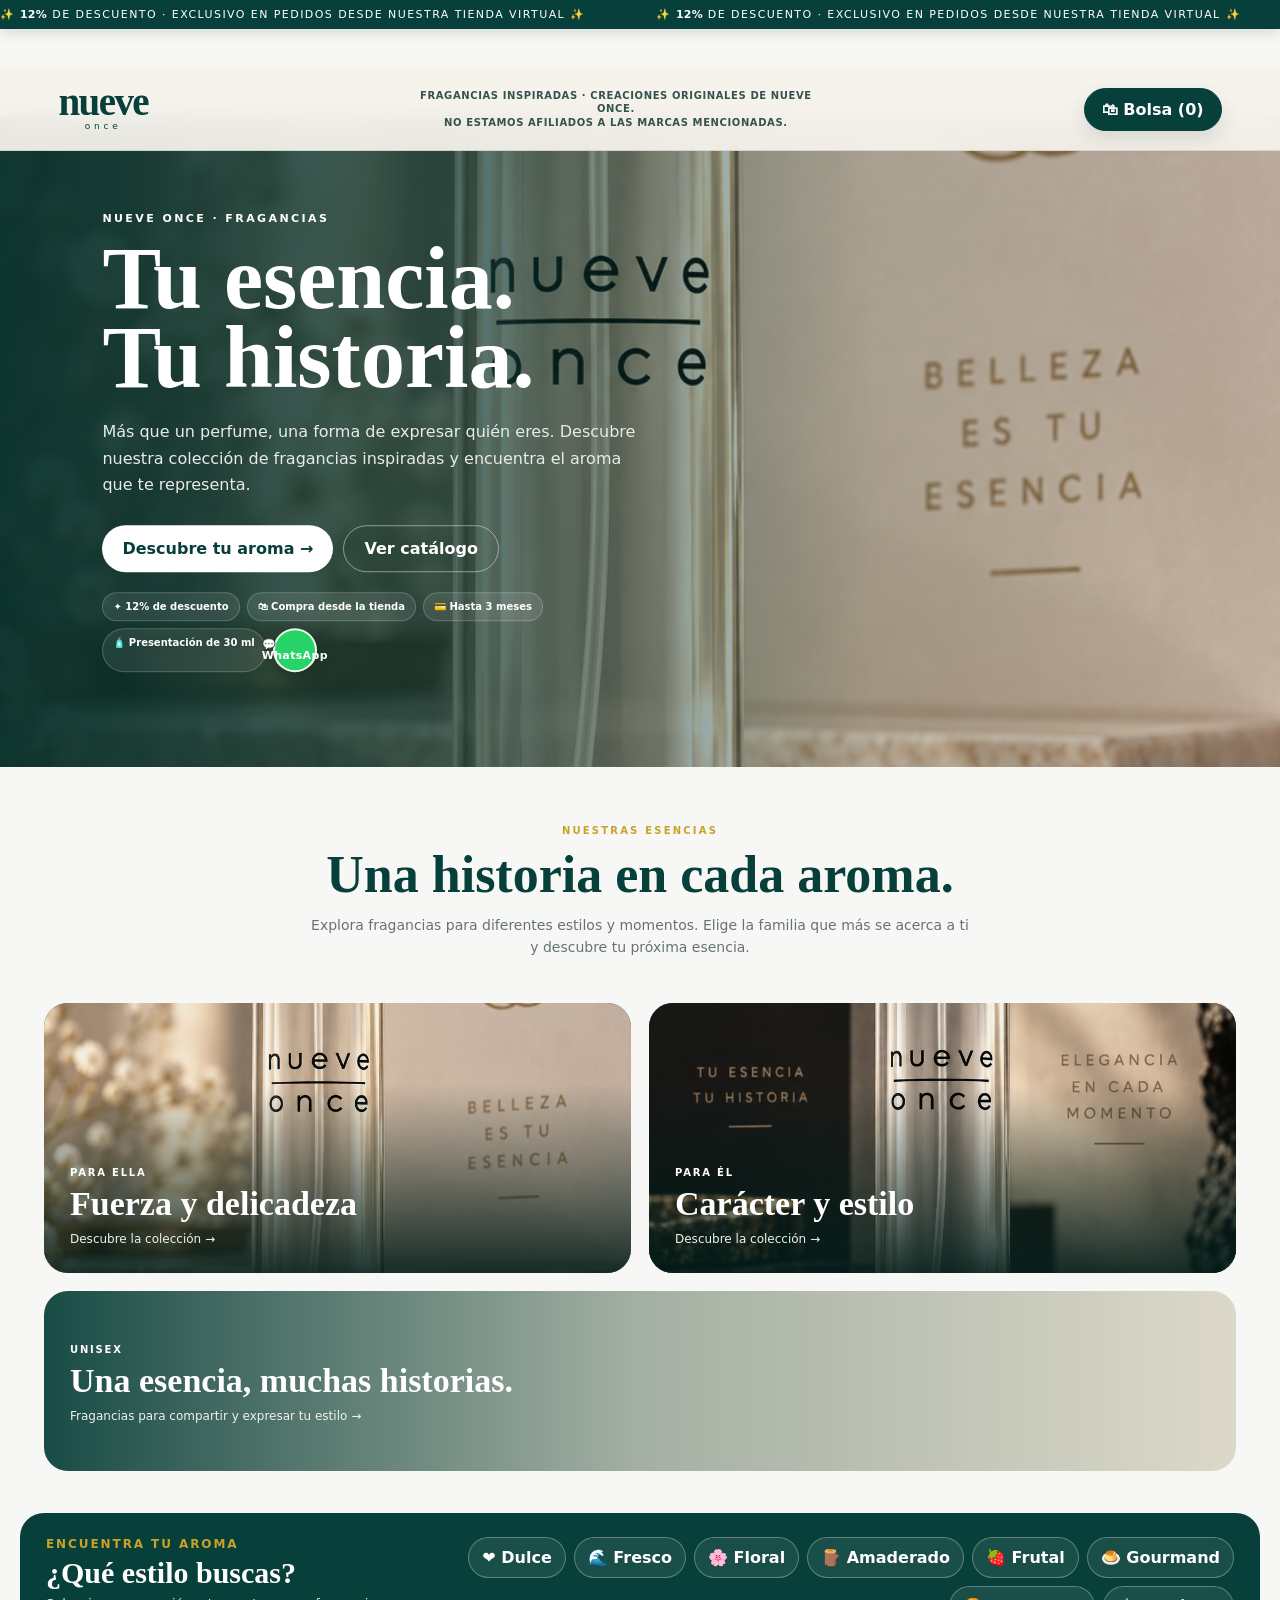
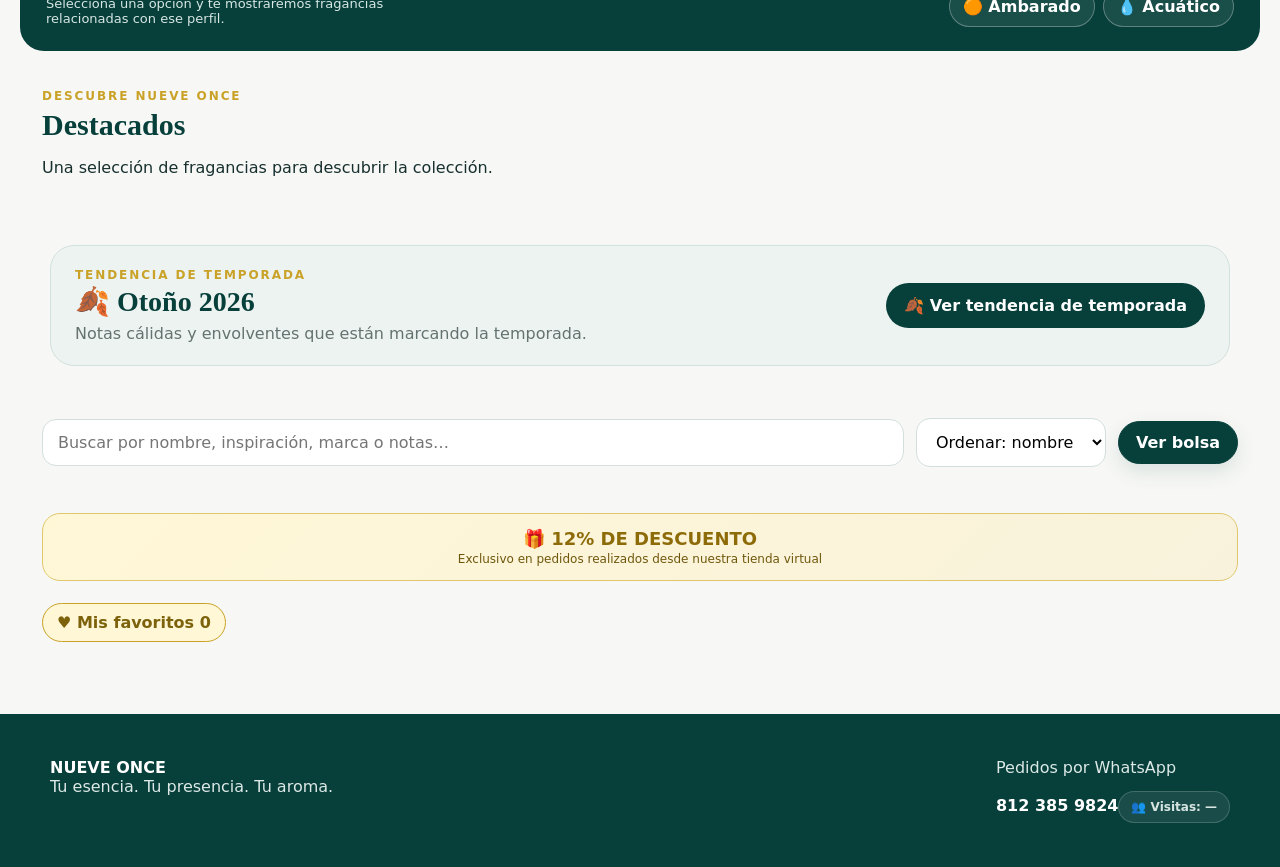
==== index.html @ b1c5596f "Corregir enlace dinámico de Mercado Pago" ====
<!doctype html>
<html lang="es">
<head>
<meta charset="utf-8">
<meta name="viewport" content="width=device-width,initial-scale=1,viewport-fit=cover">
<meta name="description" content="Nueve Once — tienda de fragancias. Mujer, Hombre, Unisex y Árabes.">
<title>Nueve Once | Perfumes</title>
<style>
#grid{scroll-margin-top:12px;}
:root{--deep:#073f3a;--mid:#2b6661;--soft:#dde8e6;--cream:#f7f8f6;--gold:#c9a227;--ink:#17302e;--white:#fff;--line:#dbe5e3}
*{box-sizing:border-box}html{scroll-behavior:auto}body{margin:0;background:var(--cream);color:var(--ink);font-family:Inter,system-ui,-apple-system,BlinkMacSystemFont,"Segoe UI",sans-serif}button,input,select{font:inherit}
button{cursor:pointer}.top{background:var(--deep);color:#fff;overflow:hidden;padding:9px 0;font-size:13px;letter-spacing:.08em;white-space:nowrap}.top-track{display:inline-flex;min-width:max-content;animation:marquee 18s linear infinite}.top-item{padding-right:70px}@keyframes marquee{from{transform:translateX(0)}to{transform:translateX(-50%)}}
header{position:sticky;top:0;z-index:20;background:rgba(247,248,246,.96);backdrop-filter:blur(14px);border-bottom:1px solid #d6e1df}
.nav{max-width:1180px;margin:auto;padding:18px 22px;display:flex;align-items:center;justify-content:space-between;gap:24px;position:relative;min-height:78px}.logo{position:static;transform:none;font-weight:800;color:var(--deep);font-size:46px;line-height:.8;letter-spacing:-.035em;text-align:center}.logo span{display:block;font-weight:500;font-size:13px;letter-spacing:.28em;margin-top:5px}.legal-mini{font-size:14px;line-height:1.35;color:#073f3a;text-align:center;max-width:430px;font-weight:800;margin:auto;transition:opacity .35s ease,visibility .35s ease}.legal-mini span{font-weight:600}.legal-mini.hidden{opacity:0;visibility:hidden;pointer-events:none}.logo span{font-weight:500;font-size:11px;letter-spacing:.22em}.navlinks{display:flex;gap:8px;flex-wrap:wrap;margin-left:auto}.navlinks button,.cartbtn{border:0;background:transparent;color:var(--deep);padding:9px 12px;border-radius:999px}.cartbtn{background:var(--deep);color:#fff;font-weight:700;font-size:16px;padding:11px 17px}
.hero{max-width:1180px;margin:24px auto 0;padding:42px 22px 30px;display:grid;grid-template-columns:1.15fr .85fr;gap:30px;align-items:center}.kicker{color:var(--gold);font-weight:800;letter-spacing:.16em;font-size:12px}h1{font-family:Georgia,serif;color:var(--deep);font-size:clamp(42px,7vw,76px);line-height:.92;margin:12px 0 20px}.hero p{font-size:17px;line-height:1.6;color:#536360;max-width:620px}.hero-actions{display:flex;gap:10px;flex-wrap:wrap;margin:22px 0 16px}.hero-primary,.hero-secondary{border:0;border-radius:12px;padding:12px 16px;font-weight:800}.hero-primary{background:var(--deep);color:#fff}.hero-secondary{background:#fff;color:var(--deep);border:1px solid #c9d8d5}.hero-benefits{display:flex;gap:8px;flex-wrap:wrap}.hero-benefits span{font-size:12px;font-weight:800;color:#073f3a;background:#d3e4e1;border:1px solid #b8d0cb;border-radius:999px;padding:9px 12px}.quick-shop,.featured,.aroma-finder{max-width:1180px;margin:0 auto;padding:18px 22px 28px}.quick-head,.featured-head{display:flex;justify-content:space-between;align-items:end;gap:15px;margin-bottom:14px}.quick-shop h2,.featured h2,.aroma-finder h2{margin:5px 0;color:var(--deep);font-family:Georgia,serif;font-size:30px}.quick-all{border:0;background:transparent;color:var(--deep);font-weight:800;padding:8px}.category-cards{display:grid;grid-template-columns:repeat(4,1fr);gap:12px}.category-card{border:1px solid var(--line);background:#fff;border-radius:18px;padding:18px;text-align:left;min-height:135px;box-shadow:0 5px 18px rgba(7,63,58,.05);transition:.2s}.category-card:hover{transform:translateY(-2px);border-color:#b8ceca}.category-card span{display:block;font-size:25px;margin-bottom:10px}.category-card strong{display:block;color:var(--deep);font-size:18px}.category-card small{display:block;color:#657370;line-height:1.4;margin-top:4px}.aroma-finder{margin-top:6px;background:var(--deep);color:#fff;border-radius:22px;padding:24px 26px;display:flex;justify-content:space-between;align-items:center;gap:25px}.aroma-finder h2{color:#fff}.aroma-finder p{margin:6px 0 0;color:#d7e7e4;font-size:13px}.aroma-options{display:flex;gap:8px;flex-wrap:wrap;justify-content:flex-end}.aroma-options button{border:1px solid rgba(255,255,255,.3);background:rgba(255,255,255,.08);color:#fff;border-radius:999px;padding:10px 13px;font-weight:800}.featured-grid{display:grid;grid-template-columns:repeat(4,1fr);gap:14px}.featured-card{background:#fff;border:1px solid var(--line);border-radius:17px;padding:15px;cursor:pointer}.featured-card .mini{font-size:10px;color:var(--gold);font-weight:800;letter-spacing:.1em}.featured-card strong{display:block;color:var(--deep);font-size:16px;margin:6px 0}.featured-card small{color:#657370;line-height:1.4}.featured-card .mini-price{display:block;margin-top:10px;color:var(--deep);font-weight:800}.hero-art{min-height:420px;border-radius:32px;background:#e8efed;display:grid;grid-template-columns:1fr 1fr;gap:8px;padding:8px;box-shadow:0 14px 40px rgba(7,63,58,.1);position:relative;overflow:hidden}.hero-art img{width:100%;height:100%;min-height:404px;object-fit:cover;border-radius:25px}.hero-label{position:absolute;left:22px;bottom:22px;background:rgba(7,63,58,.9);color:#fff;padding:9px 13px;border-radius:999px;font-size:11px;font-weight:800;letter-spacing:.08em}
.section{max-width:1180px;margin:auto;padding:18px 22px 50px}.toolbar{display:grid;grid-template-columns:1fr auto auto;gap:12px;align-items:center;margin:10px 0 24px}.search{background:#fff;border:1px solid #d3dfdd;border-radius:14px;padding:13px 15px;outline:none;width:100%}.filters{display:flex;gap:8px;flex-wrap:wrap;margin-bottom:22px}.filters button{border:1px solid #c7d6d3;background:#fff;color:var(--deep);border-radius:999px;padding:9px 14px}.filters button.active{background:var(--deep);color:#fff;border-color:var(--deep)}
.grid{display:grid;grid-template-columns:repeat(4,1fr);gap:18px}.card{background:#fff;border:1px solid var(--line);border-radius:20px;overflow:hidden;box-shadow:0 5px 22px rgba(7,63,58,.05);display:flex;flex-direction:column}.product-visual{height:230px;background:linear-gradient(145deg,#f1f5f4,#dce9e7);display:flex;align-items:center;justify-content:center;position:relative;overflow:hidden}.product-visual img{width:100%;height:100%;object-fit:cover;display:block}.dual-image{display:grid!important;grid-template-columns:1fr 1fr;gap:4px}.new{position:absolute;top:12px;right:12px;background:var(--gold);color:#16322f;padding:5px 8px;border-radius:999px;font-size:10px;font-weight:800;z-index:2}.cardbody{padding:16px;display:flex;flex-direction:column;flex:1}.cat{font-size:10px;letter-spacing:.12em;color:var(--gold);font-weight:800}.card h3{margin:7px 0 5px;color:var(--deep);font-size:17px}.insp,.notes{font-size:12px;color:#657370;line-height:1.5}.notes{margin:10px 0 16px}.price{font-size:18px;font-weight:800;color:var(--deep);margin-top:auto;margin-bottom:10px}.actions{display:grid;grid-template-columns:1fr 1fr;gap:8px}.actions button{border:0;border-radius:11px;padding:10px;font-weight:700}.details{background:var(--soft);color:var(--deep)}.add{background:var(--deep);color:#fff}.fav{background:#fff;border:1px solid #d8e2e0!important;color:var(--deep);grid-column:1/-1}.fav.active{background:#fff7d6;color:#9b7410;border-color:#e1c76b!important}.favorites-filter{border:1px solid #c9a227;background:#fff7d6;color:#7d620c;border-radius:999px;padding:9px 14px;font-weight:800;margin:0 0 22px}.favorites-filter.active{background:#c9a227;color:#16322f}.promo{margin:0 0 22px;background:linear-gradient(135deg,#fff7d6,#f8f2dc);border:1px solid #e1c76b;border-radius:18px;padding:14px 18px;color:#6f570c;text-align:center}.promo strong{display:block;color:#8d6b08;font-size:18px}.promo span{display:block;margin-top:3px;font-size:12px}
footer{background:var(--deep);color:#dce9e7;padding:44px 22px}.foot{max-width:1180px;margin:auto;display:flex;justify-content:space-between;gap:30px;flex-wrap:wrap}footer strong{color:#fff}
.overlay{position:fixed;inset:0;background:rgba(0,0,0,.45);z-index:40;display:none}.overlay.open{display:block}.cart{position:fixed;right:0;top:0;height:100%;width:min(430px,100%);background:#fff;z-index:50;transform:translateX(100%);transition:.25s;display:flex;flex-direction:column}.cart.open{transform:translateX(0)}.carthead{padding:20px;border-bottom:1px solid #ddd;display:flex;justify-content:space-between;align-items:center}.cartitems{padding:16px;overflow:auto;flex:1}.cartrow{padding:12px 0;border-bottom:1px solid #e7eceb;display:grid;grid-template-columns:1fr auto;gap:12px}.qty{display:flex;align-items:center;gap:6px;margin-top:8px}.qty button{border:1px solid #ccd9d7;background:#f5f8f7;border-radius:8px;width:30px;height:30px}.remove{border:0;background:transparent;color:#8a3b3b;font-size:12px}.cartfoot{padding:16px;border-top:1px solid #ddd}.checkout{width:100%;border:0;border-radius:13px;padding:13px;background:var(--deep);color:#fff;font-weight:800}
.close{border:0;background:#eef3f2;border-radius:50%;width:34px;height:34px;display:grid;place-items:center;font-size:22px;line-height:1;color:var(--deep)}
.modal{position:fixed;inset:0;z-index:60;display:none;align-items:center;justify-content:center;padding:20px;background:rgba(0,0,0,.5)}.modal.open{display:flex}.modalbox{position:relative;background:#fff;max-width:980px;width:100%;max-height:92vh;overflow:auto;border-radius:24px;padding:28px}.modalcontent{display:grid;grid-template-columns:.9fr 1.1fr;gap:28px;align-items:start}.modalimg{width:100%;height:460px;object-fit:cover;border-radius:18px;background:var(--soft)}.modalbox>.close{position:absolute;right:20px;top:20px;z-index:5}.modal-reference{margin-top:18px;border:1px solid var(--line);border-radius:16px;background:var(--cream);padding:14px}.reference-note{background:#eef5f3;border-radius:12px;padding:11px 12px;color:#536360;font-size:11px;line-height:1.5}.reference-link{display:inline-flex;margin-top:10px;background:#fff;border:1px solid #cbdad7;color:var(--deep);padding:9px 12px;border-radius:10px;text-decoration:none;font-weight:800;font-size:11px}.reference-visual-art{position:relative;min-height:250px;border-radius:14px;background:linear-gradient(145deg,#f5f7f6,#e3ece9);display:flex;align-items:center;justify-content:center;overflow:hidden;border:1px solid #dbe5e3}.reference-box{position:absolute;width:115px;height:155px;left:14%;top:28px;border-radius:4px;background:linear-gradient(145deg,#fafafa,#d8dedc);box-shadow:8px 10px 20px rgba(0,0,0,.12);display:flex;flex-direction:column;align-items:center;justify-content:center;text-align:center;color:#273b38}.reference-box strong{font-family:Georgia,serif;font-size:15px;letter-spacing:.08em}.reference-box small{font-size:7px;letter-spacing:.14em;margin-top:8px}.reference-bottle{position:relative;width:88px;height:185px;margin-left:80px;margin-top:22px}.reference-cap{width:38px;height:35px;margin:0 auto;border-radius:6px 6px 3px 3px;background:linear-gradient(90deg,#222,#777,#222);box-shadow:0 3px 6px rgba(0,0,0,.2)}.reference-neck{width:28px;height:18px;margin:auto;background:#d9dedb}.reference-glass{height:118px;border-radius:14px 14px 20px 20px;background:linear-gradient(90deg,rgba(255,255,255,.35),rgba(90,90,90,.3),rgba(255,255,255,.35));border:1px solid rgba(50,60,58,.35);box-shadow:inset 5px 0 12px rgba(255,255,255,.35),8px 10px 20px rgba(0,0,0,.18);display:flex;flex-direction:column;align-items:center;justify-content:center;text-align:center}.reference-glass strong{font-size:10px;letter-spacing:.08em;color:#253532}.reference-glass span{font-size:6px;letter-spacing:.12em;margin-top:5px;color:#3f4e4b}.reference-caption{position:absolute;left:12px;right:12px;bottom:10px;text-align:center;font-size:10px;font-weight:800;color:#4f615e;letter-spacing:.04em}
@media(max-width:900px){.hero{grid-template-columns:1fr}.grid{grid-template-columns:repeat(3,1fr)}}@media(max-width:680px){.hero-actions{display:grid;grid-template-columns:1fr}.hero-benefits{display:grid;grid-template-columns:1fr}.quick-head,.featured-head{align-items:flex-start}.category-cards{grid-template-columns:repeat(2,1fr)}.aroma-finder{display:block;padding:18px 16px;border-radius:20px}.aroma-finder h2{font-size:25px;margin:4px 0}.aroma-finder p{font-size:12px;line-height:1.35}.aroma-options{display:grid;grid-template-columns:repeat(3,minmax(0,1fr));gap:6px;margin-top:13px}.aroma-options button{padding:8px 5px;font-size:11px;white-space:nowrap}.featured-grid{grid-template-columns:repeat(2,1fr)}.featured{padding-top:14px;padding-bottom:18px}.featured h2{font-size:27px}.featured-head{margin-bottom:8px}.quick-shop{padding-top:12px;padding-bottom:18px}.category-card{min-height:112px;padding:13px}.category-card span{font-size:21px;margin-bottom:7px}.category-card strong{font-size:16px}.category-card small{font-size:11px}}@media(max-width:680px){.mobile-menu-btn{display:flex;flex-direction:column;justify-content:center;gap:5px;width:42px;height:42px;padding:8px;border:0;background:transparent;color:var(--deep);position:absolute;left:10px;top:50%;transform:translateY(-50%);z-index:2}.mobile-menu-btn span{display:block;width:28px;height:2px;background:var(--deep);border-radius:2px}.nav{padding:13px 14px;min-height:92px}.legal-mini{font-size:11px;line-height:1.25;max-width:220px;margin-left:125px;margin-right:5px}.logo{font-size:42px;line-height:.78}.logo span{font-size:14px}.cartbtn{font-size:15px;padding:10px 13px}.navlinks{display:none}.toolbar{grid-template-columns:1fr;gap:8px;margin:8px 0 16px}.grid{grid-template-columns:repeat(3,minmax(0,1fr));gap:8px}.card{border-radius:16px}.product-visual{height:150px}.cardbody{padding:10px}.card h3{font-size:15px;margin:5px 0 4px}.insp,.notes{font-size:10px;line-height:1.36}.notes{margin:7px 0 9px}.price{font-size:15px;margin-bottom:7px}.actions{gap:5px}.actions button{padding:8px 4px;font-size:11px}.fav{font-size:11px;padding:8px 4px!important}.hero{padding-top:16px;gap:18px}.hero h1{font-size:44px;margin:8px 0 14px}.hero p{font-size:15px;line-height:1.45}.hero-benefits{gap:6px}.hero-benefits span{padding:8px 10px;font-size:11px}.hero-art{min-height:260px}.hero-art img{min-height:284px}.modalcontent{grid-template-columns:1fr}.modalimg{height:320px}.modalbox{padding:22px}.modalbox h2{font-size:32px}.modalbox h3{font-size:22px}.modal-reference{padding:19px}.modal-reference b{font-size:21px!important}.reference-note{font-size:14px;line-height:1.6;padding:14px}.reference-link{font-size:13px;padding:11px 14px}}@media(max-width:680px){body{padding-top:126px}header{position:fixed!important;top:34px;left:0;right:0;width:100%;z-index:999;height:92px}.nav{height:92px;min-height:92px}.nav{justify-content:center}.logo{position:absolute;left:50%;transform:translateX(-50%);white-space:nowrap}.cartbtn{position:absolute;right:10px;top:50%;transform:translateY(-50%);white-space:nowrap;max-width:145px}.mobile-menu-btn{display:flex}.legal-mini{display:none}.top{font-size:10px}.top-item{padding-right:45px}}@media(min-width:681px){.mobile-menu-btn{display:none}}.mobile-menu{display:none}.mobile-menu.open{display:block}.mobile-menu-backdrop{position:fixed;inset:0;background:rgba(0,0,0,.38);z-index:1100}.mobile-menu-panel{position:fixed;left:0;top:34px;bottom:0;width:min(330px,88vw);background:#fffdf8;z-index:1101;padding:24px 18px;box-shadow:14px 0 35px rgba(0,0,0,.18);overflow:auto}.mobile-menu-head{display:flex;align-items:center;justify-content:space-between;color:var(--deep);font-family:Georgia,serif;font-size:20px;padding:8px 4px 18px;border-bottom:1px solid var(--line)}.mobile-menu-close{border:0;background:#edf3f1;color:var(--deep);width:38px;height:38px;border-radius:50%;font-size:25px;line-height:1}.mobile-menu-links{display:grid;gap:8px;padding-top:16px}.mobile-menu-links button{border:0;background:#f1f5f3;color:var(--deep);border-radius:14px;padding:14px;text-align:left;font-weight:800;font-size:15px}.mobile-menu-links button:active{transform:scale(.98)}@media(min-width:681px){.mobile-menu{display:none!important}}@media(max-width:440px){.grid{grid-template-columns:repeat(3,minmax(0,1fr));gap:7px}.product-visual{height:145px}.cardbody{padding:8px}.card h3{font-size:13px}.insp,.notes{font-size:9px;line-height:1.32}.price{font-size:13px}.actions button{font-size:10px;padding:7px 2px}.fav{font-size:10px;padding:7px 2px!important}.hero-art img{min-height:280px}.product-visual{height:300px}}
</style>
<style>.season-filter{max-width:1180px;margin:10px auto 24px;padding:22px 24px;border-radius:24px;background:#edf3f1;border:1px solid #d2e1dd;display:flex;align-items:center;justify-content:space-between;gap:20px}.season-filter h2{margin:3px 0 6px;color:var(--deep);font-family:Georgia,serif;font-size:28px}.season-filter p{margin:0;color:#657370}.season-btn{border:0;background:var(--deep);color:#fff;font-weight:800;border-radius:999px;padding:13px 18px;white-space:nowrap}@media(max-width:680px){.season-filter{margin:8px 16px 20px;padding:18px;display:block}.season-filter h2{font-size:23px}.season-filter p{font-size:13px;margin-bottom:14px}.season-btn{width:100%}}<style>
/* Nueve Once — Experiencia de marca */
:root{
  --deep:#073f3a;--deep2:#052f2b;--cream:#f6f3ec;--paper:#fffdf8;
  --gold:#c9a45a;--gold2:#e0c98d;--ink:#19312e;--line:#d9ddd5;
}
body{background:var(--cream);color:var(--ink);padding-top:34px}
.top{position:fixed;top:0;left:0;right:0;width:100%;z-index:1000;background:var(--deep2);padding:8px 0;font-size:11px;letter-spacing:.13em;box-shadow:0 4px 14px rgba(0,0,0,.12)}.discount-spin{display:inline-block;font-weight:900;letter-spacing:.02em;transform-origin:50% 50%;animation:discountSpin 3.8s linear infinite;will-change:transform}@keyframes discountSpin{0%{transform:rotateY(0deg) scale(1)}45%{transform:rotateY(170deg) scale(1.08)}50%{transform:rotateY(180deg) scale(1.08)}95%{transform:rotateY(350deg) scale(1)}100%{transform:rotateY(360deg) scale(1)}}@media(prefers-reduced-motion:reduce){.discount-spin{animation:none}}
header{position:sticky;top:34px;z-index:20;background:rgba(246,243,236,.94);border-bottom:1px solid rgba(7,63,58,.12)}
.nav{max-width:1240px;min-height:82px;padding:15px 24px}
.logo{font-family:Georgia,serif;font-size:39px;line-height:.72;letter-spacing:-.04em}
.logo span{font-family:Inter,system-ui;font-size:9px;letter-spacing:.42em;margin-top:7px}
.legal-mini{font-size:10px;line-height:1.35;letter-spacing:.06em;text-transform:uppercase;max-width:420px;color:#35524e}
.cartbtn{background:var(--deep);border:1px solid var(--deep);box-shadow:0 8px 20px rgba(7,63,58,.12)}
.hero{
  max-width:none;margin:0;padding:0;display:block;position:relative;
  background:var(--deep);overflow:hidden;min-height:650px;
}
.hero>div:first-child{
  position:absolute;z-index:3;left:clamp(24px,8vw,110px);top:50%;transform:translateY(-50%);
  max-width:540px;color:#fff
}
.hero .kicker{color:var(--gold2);font-size:11px;letter-spacing:.22em}
.hero h1{color:#fff;font-size:clamp(48px,8vw,88px);line-height:.9;margin:14px 0 22px}
.hero p{color:#e7ece8;font-size:16px;line-height:1.65;max-width:500px}
.hero-actions{display:flex;margin:26px 0 0}
.hero-primary{background:#fff;color:var(--deep);border-radius:999px;padding:13px 20px}
.hero-secondary{background:transparent;color:#fff;border-color:rgba(255,255,255,.45);border-radius:999px;padding:13px 20px}
.hero-benefits{margin-top:20px;gap:7px}
.hero-benefits span{background:rgba(255,255,255,.09);border:1px solid rgba(255,255,255,.2);color:#fff;border-radius:999px;font-size:10px;padding:8px 10px}
.hero-art{
  min-height:650px;border-radius:0;padding:0;display:block;background:#183c38;
  box-shadow:none;position:relative
}
.hero-art:after{content:"";position:absolute;inset:0;background:linear-gradient(90deg,rgba(5,47,43,.95) 0%,rgba(5,47,43,.72) 34%,rgba(5,47,43,.18) 68%,rgba(5,47,43,.05) 100%);z-index:1}
.hero-art img{position:absolute;inset:0;width:100%;height:100%;min-height:650px;object-fit:cover;border-radius:0}
.hero-art img:first-child{opacity:.96}
.hero-art img:nth-child(2){opacity:0}
.hero-label{z-index:3;left:auto;right:clamp(24px,7vw,90px);bottom:30px;background:rgba(7,63,58,.82);border:1px solid rgba(255,255,255,.22);padding:10px 15px}
.brand-promise{
  max-width:1240px;margin:0 auto;padding:58px 24px 34px;text-align:center
}
.brand-promise .kicker{font-size:10px;letter-spacing:.22em}
.brand-promise h2{font-family:Georgia,serif;color:var(--deep);font-size:clamp(32px,5vw,52px);margin:9px 0 10px}
.brand-promise p{max-width:660px;margin:0 auto;color:#66736f;line-height:1.6;font-size:14px}
.brand-categories{max-width:1240px;margin:0 auto;padding:10px 24px 42px;display:grid;grid-template-columns:repeat(2,1fr);gap:18px}
.brand-cat{position:relative;min-height:270px;border-radius:24px;overflow:hidden;background:#173b37;text-decoration:none;display:flex;align-items:flex-end}
.brand-cat img{position:absolute;inset:0;width:100%;height:100%;object-fit:cover}
.brand-cat:after{content:"";position:absolute;inset:0;background:linear-gradient(0deg,rgba(3,30,27,.9),rgba(3,30,27,.05) 70%)}
.brand-cat-content{position:relative;z-index:2;padding:26px;color:#fff}
.brand-cat-content .eyebrow{font-size:10px;letter-spacing:.18em;color:var(--gold2);font-weight:800}
.brand-cat-content h3{font-family:Georgia,serif;font-size:34px;margin:5px 0}
.brand-cat-content span{font-size:12px;color:#eef2ee}
.brand-cat-full{grid-column:1/-1;min-height:180px;background:#e8e1d1;align-items:center}
.brand-cat-full:after{background:linear-gradient(90deg,rgba(7,63,58,.92),rgba(7,63,58,.3),rgba(7,63,58,.05))}
.brand-cat-full .brand-cat-content{max-width:540px}
.aroma-finder{max-width:1240px;margin:0 auto 20px;border-radius:24px}
.featured{max-width:1240px}
.section{max-width:1240px}
@media(max-width:680px){
  .nav{min-height:76px;padding:11px 14px}
  .logo{font-size:32px}.logo span{font-size:8px}
  .legal-mini{display:none}
  .hero{min-height:610px}
  .hero>div:first-child{left:22px;right:22px;top:auto;bottom:36px;transform:none}
  .hero h1{font-size:50px;margin:10px 0 15px}
  .hero p{font-size:14px;line-height:1.5}
  .hero-art,.hero-art img{min-height:610px}
  .hero-art img{object-position:62% center}
  .hero-art:after{background:linear-gradient(0deg,rgba(5,47,43,.97) 0%,rgba(5,47,43,.72) 38%,rgba(5,47,43,.12) 78%)}
  .hero-actions{display:grid;grid-template-columns:1fr 1fr;gap:8px}
  .hero-primary,.hero-secondary{padding:12px 10px;font-size:12px}
  .hero-benefits{display:grid;grid-template-columns:1fr 1fr}
  .hero-benefits span{font-size:9px;line-height:1.25}
  .brand-promise{padding:40px 20px 22px}
  .brand-promise h2{font-size:34px}
  .brand-promise p{font-size:13px}
  .brand-categories{grid-template-columns:1fr;padding:8px 16px 30px;gap:12px}
  .brand-cat{min-height:235px;border-radius:20px}
  .brand-cat-full{grid-column:auto;min-height:180px}
  .brand-cat-content h3{font-size:30px}
  .aroma-finder{margin:0 16px 18px}
}
</style></style><style>
/* Ajuste móvil: evitar que el encabezado fijo tape los títulos de sección */
@media(max-width:680px){
  main{padding-top:0}
  .brand-promise{scroll-margin-top:96px}
  .brand-categories{scroll-margin-top:96px}
  #catalogo{scroll-margin-top:96px}
  #grid{scroll-margin-top:112px}
  .brand-cat{touch-action:manipulation}
}
</style><style>
.hero-benefits{position:relative}
.hero-presentation{padding-right:12px}
.hero-whatsapp{
  width:44px;height:44px;min-width:44px;border-radius:50%;
  display:inline-flex;align-items:center;justify-content:center;
  background:#25D366;color:#fff;text-decoration:none;
  border:2px solid rgba(255,255,255,.85);
  box-shadow:0 6px 18px rgba(0,0,0,.22);
  font-size:22px;line-height:1;z-index:4;
}
.hero-whatsapp:hover{transform:translateY(-1px)}
@media(max-width:680px){
  .hero-benefits{grid-template-columns:minmax(0,1fr) minmax(0,1fr);align-items:center}
  .hero-presentation{grid-column:1/2}
  .hero-whatsapp{grid-column:2/3;justify-self:end;align-self:center}
}
</style><style>
/* Ajustes finales de portada móvil */
.top{background:var(--deep)!important;color:#fff!important}
.hero-whatsapp{
  display:flex;align-items:center;justify-content:center;
  min-height:44px;padding:8px 14px;border-radius:999px;
  background:#25D366;color:#fff!important;text-decoration:none;
  border:2px solid rgba(255,255,255,.9);
  box-shadow:0 6px 18px rgba(0,0,0,.24);
  font-size:11px;font-weight:800;letter-spacing:.03em;
  grid-column:2;grid-row:3;align-self:center;justify-self:stretch;
}
@media(max-width:680px){
  .hero-benefits{grid-template-columns:minmax(0,1fr) minmax(0,1fr)!important;gap:7px!important}
  .hero-presentation{grid-column:1!important;grid-row:3!important}
  .hero-whatsapp{grid-column:2!important;grid-row:3!important;width:auto;min-width:0}
}
</style><style id="responsive-cross-device">
/* Nueve Once — adaptación automática iPhone, Android, tablet y PC */
html,body{width:100%;max-width:100%;overflow-x:hidden}
img,video,svg{max-width:100%}
button,a,input,select{touch-action:manipulation}
.nav{width:100%;max-width:1240px}
.hero{width:100%;max-width:none}
.hero>div:first-child{width:auto;max-width:min(540px,calc(100vw - 48px))}
.hero p{max-width:100%}
.hero-actions>*{min-width:0}
.hero-benefits{min-width:0}
.hero-benefits>*{min-width:0;max-width:100%}
.brand-categories,.brand-promise,.section,.featured,.quick-shop,.aroma-finder{width:100%}
.grid,.featured-grid,.category-cards{min-width:0}
.card,.featured-card,.category-card{min-width:0}
.card h3,.insp,.notes,.featured-card strong,.featured-card small{overflow-wrap:anywhere}
.product-visual img{min-width:0}

/* PC y laptops */
@media(min-width:1101px){
  .nav{padding-left:clamp(20px,3vw,40px);padding-right:clamp(20px,3vw,40px)}
  .hero>div:first-child{left:clamp(32px,8vw,110px)}
}

/* Tablets */
@media(min-width:681px) and (max-width:1100px){
  .nav{padding:14px 20px}
  .logo{font-size:36px}
  .legal-mini{font-size:10px;max-width:300px}
  .hero{min-height:600px}
  .hero-art,.hero-art img{min-height:600px}
  .hero>div:first-child{left:clamp(24px,5vw,60px);max-width:min(500px,calc(100vw - 48px))}
  .hero h1{font-size:clamp(46px,7vw,70px)}
  .grid{grid-template-columns:repeat(3,minmax(0,1fr))}
  .featured-grid{grid-template-columns:repeat(3,minmax(0,1fr))}
}

/* Teléfonos */
@media(max-width:680px){
  .top{font-size:10px;padding:8px 0}
  header{position:sticky;top:0}
  .nav{width:100%;min-height:72px;padding:10px 12px;gap:8px;display:flex}
  .logo{flex:0 1 auto;font-size:30px;max-width:45vw}
  .logo span{font-size:7px;letter-spacing:.32em}
  .legal-mini{display:none}
  .cartbtn{flex:0 0 auto;font-size:13px;padding:9px 12px;white-space:nowrap}
  .hero{min-height:calc(100svh - 72px);min-height:610px}
  .hero>div:first-child{
    left:20px;right:20px;bottom:30px;top:auto;transform:none;
    width:auto;max-width:none;
  }
  .hero h1{font-size:clamp(40px,12vw,52px);line-height:.92;max-width:100%;overflow-wrap:normal}
  .hero p{font-size:14px;line-height:1.48;max-width:100%}
  .hero-art,.hero-art img{min-height:610px;height:100%}
  .hero-art img{object-position:62% center}
  .hero-actions{display:grid;grid-template-columns:repeat(2,minmax(0,1fr));width:100%;gap:8px}
  .hero-primary,.hero-secondary{width:100%;min-width:0;padding:12px 8px;font-size:12px}
  .hero-benefits{display:grid;grid-template-columns:minmax(0,1fr) minmax(0,1fr);gap:7px;width:100%}
  .hero-benefits span,.hero-whatsapp{width:100%;min-width:0;max-width:100%;font-size:10px}
  .hero-presentation{grid-column:1/2;overflow:hidden;text-overflow:ellipsis;white-space:nowrap}
  .hero-whatsapp{grid-column:2/3;justify-self:stretch;padding:8px 10px}
  .brand-promise{padding-left:18px;padding-right:18px}
  .brand-categories{grid-template-columns:1fr;padding-left:14px;padding-right:14px}
  .brand-cat{width:100%}
  .aroma-finder{width:calc(100% - 28px);margin-left:14px;margin-right:14px}
  .quick-shop,.featured,.section{padding-left:14px;padding-right:14px}
  .featured-grid{grid-template-columns:repeat(2,minmax(0,1fr))}
  .category-cards{grid-template-columns:repeat(2,minmax(0,1fr))}
  .grid{grid-template-columns:repeat(2,minmax(0,1fr));gap:10px}
  .product-visual{height:260px}
  .cardbody{padding:10px}
  .card h3{font-size:14px}
  .insp,.notes{font-size:10px}
  .actions{grid-template-columns:1fr 1fr}
  .actions button{font-size:11px}
  .modalbox{width:calc(100vw - 24px);max-width:none}
}

/* Teléfonos pequeños */
@media(max-width:390px){
  .nav{padding-left:9px;padding-right:9px}
  .logo{font-size:27px}
  .cartbtn{font-size:12px;padding:8px 10px}
  .hero>div:first-child{left:16px;right:16px}
  .hero h1{font-size:clamp(37px,11.5vw,46px)}
  .hero p{font-size:13px}
  .hero-benefits{grid-template-columns:1fr}
  .hero-presentation,.hero-whatsapp{grid-column:1}
  .hero-whatsapp{justify-self:stretch}
  .grid{grid-template-columns:repeat(2,minmax(0,1fr));gap:8px}
  .product-visual{height:220px}
  .cardbody{padding:8px}
  .card h3{font-size:13px}
  .insp,.notes{font-size:9px}
  .actions button{font-size:10px;padding:7px 3px}
}

/* Paisaje en móviles/tablets */
@media(max-width:900px) and (orientation:landscape){
  .hero{min-height:560px}
  .hero-art,.hero-art img{min-height:560px}
  .hero>div:first-child{bottom:22px}
  .hero h1{font-size:clamp(36px,8vw,54px)}
}

/* Accesibilidad y pantallas táctiles */
@media(hover:none){
  .category-card:hover,.hero-whatsapp:hover{transform:none}
}
@media(prefers-reduced-motion:reduce){
  *,*:before,*:after{scroll-behavior:auto!important;animation-duration:.001ms!important;transition-duration:.001ms!important}
}
</style><style id="responsive-polish-v2">
/* Nueve Once — responsive polish v2 */
@media(max-width:680px){
  html,body{width:100%;overflow-x:hidden}
  .nav{
    display:grid!important;
    grid-template-columns:1fr auto 1fr;
    align-items:center;
    width:100%;
    min-height:72px;
    padding:10px 12px!important;
    gap:8px;
  }
  .logo{
    grid-column:2;
    grid-row:1;
    justify-self:center;
    position:static!important;
    transform:none!important;
    width:max-content;
    max-width:none;
    margin:0!important;
    font-size:31px!important;
    line-height:.75!important;
    text-align:center;
  }
  .logo span{font-size:7px!important;letter-spacing:.34em!important}
  .cartbtn{
    grid-column:3;
    grid-row:1;
    justify-self:end;
    width:auto;
    max-width:100%;
    white-space:nowrap;
    font-size:12px!important;
    padding:9px 11px!important;
  }

  .hero{
    min-height:680px!important;
    height:auto;
    overflow:hidden;
  }
  .hero-art,.hero-art img{
    min-height:680px!important;
    height:680px!important;
  }
  .hero-art img{object-position:58% center!important}
  .hero-art:after{
    background:
      linear-gradient(
        180deg,
        rgba(5,47,43,.05) 0%,
        rgba(5,47,43,.18) 38%,
        rgba(5,47,43,.72) 62%,
        rgba(5,47,43,.97) 100%
      )!important;
  }
  .hero>div:first-child{
    position:absolute!important;
    left:16px!important;
    right:16px!important;
    top:auto!important;
    bottom:22px!important;
    transform:none!important;
    width:auto!important;
    max-width:none!important;
    margin:0!important;
    text-align:center;
  }
  .hero .kicker{
    font-size:9px!important;
    letter-spacing:.17em!important;
  }
  .hero h1{
    font-size:clamp(39px,11vw,48px)!important;
    line-height:.92!important;
    margin:8px auto 12px!important;
    max-width:360px;
  }
  .hero p{
    font-size:12px!important;
    line-height:1.45!important;
    max-width:430px!important;
    margin:0 auto!important;
  }
  .hero-actions{
    width:100%!important;
    display:grid!important;
    grid-template-columns:repeat(2,minmax(0,1fr))!important;
    gap:8px!important;
    margin:17px 0 10px!important;
  }
  .hero-primary,.hero-secondary{
    width:100%!important;
    min-width:0!important;
    padding:12px 7px!important;
    font-size:11px!important;
  }
  .hero-benefits{
    width:100%!important;
    display:grid!important;
    grid-template-columns:repeat(2,minmax(0,1fr))!important;
    gap:7px!important;
    margin-top:8px!important;
  }
  .hero-benefits span,.hero-whatsapp{
    width:100%!important;
    min-width:0!important;
    max-width:100%!important;
    min-height:40px;
    display:flex!important;
    align-items:center;
    justify-content:center;
    padding:8px 7px!important;
    font-size:9px!important;
    line-height:1.2!important;
    text-align:center;
  }
  .hero-presentation{
    grid-column:1!important;
    overflow:hidden;
    text-overflow:ellipsis;
    white-space:nowrap;
  }
  .hero-whatsapp{
    grid-column:2!important;
    justify-self:stretch!important;
    border-radius:999px!important;
  }
}

@media(max-width:390px){
  .nav{padding-left:8px!important;padding-right:8px!important}
  .logo{font-size:27px!important}
  .cartbtn{font-size:11px!important;padding:8px 9px!important}
  .hero,.hero-art,.hero-art img{min-height:650px!important;height:650px!important}
  .hero>div:first-child{left:12px!important;right:12px!important;bottom:16px!important}
  .hero h1{font-size:39px!important}
  .hero p{font-size:11px!important}
  .hero-actions{margin-top:13px!important}
  .hero-primary,.hero-secondary{font-size:10px!important;padding:11px 5px!important}
  .hero-benefits{grid-template-columns:1fr 1fr!important}
  .hero-benefits span,.hero-whatsapp{font-size:8.5px!important}
}

@media(min-width:681px) and (max-width:1100px){
  .hero>div:first-child{
    width:calc(100% - 48px);
    max-width:500px;
  }
  .hero-art img{object-position:center center}
}

@media(min-width:1101px){
  .hero>div:first-child{max-width:540px}
}
</style><style id="cross-browser-ios-final">
/* Compatibilidad final Chrome/Safari iOS y Android */
html{
  width:100%;
  max-width:100%;
  overflow-x:hidden;
  -webkit-text-size-adjust:100%;
}
body{
  width:100%;
  max-width:100%;
  min-width:0;
  overflow-x:hidden;
}
@media(max-width:680px){
  .hero{
    width:100vw!important;
    max-width:100vw!important;
    min-width:0!important;
    margin-left:0!important;
    margin-right:0!important;
  }
  .hero>div:first-child{
    left:50%!important;
    right:auto!important;
    width:calc(100vw - 32px)!important;
    max-width:520px!important;
    transform:translateX(-50%)!important;
    text-align:center!important;
  }
  .hero h1,.hero p{
    width:100%!important;
    margin-left:auto!important;
    margin-right:auto!important;
  }
  .hero-actions,.hero-benefits{
    width:100%!important;
    max-width:520px!important;
    margin-left:auto!important;
    margin-right:auto!important;
  }
  .nav{
    width:100vw!important;
    max-width:100vw!important;
    min-width:0!important;
  }
  .logo{
    max-width:none!important;
    white-space:nowrap!important;
  }
  .cartbtn{
    max-width:calc(45vw - 8px)!important;
    overflow:hidden;
    text-overflow:ellipsis;
  }
}
/* Safari iOS: elimina diferencias de viewport y evita desplazamiento horizontal */
@supports (-webkit-touch-callout:none){
  @media(max-width:680px){
    .hero>div:first-child{
      position:absolute!important;
      left:50%!important;
      right:auto!important;
      width:calc(100vw - 32px)!important;
      transform:translate3d(-50%,0,0)!important;
    }
    .hero-art img{
      width:100%!important;
      max-width:none!important;
    }
  }
}
</style></head>
<body>
<div class="top" aria-label="Promoción"><div class="top-track"><span class="top-item">✨ <span class="discount-spin">12%</span> DE DESCUENTO · EXCLUSIVO EN PEDIDOS DESDE NUESTRA TIENDA VIRTUAL ✨</span><span class="top-item">✨ <span class="discount-spin">12%</span> DE DESCUENTO · EXCLUSIVO EN PEDIDOS DESDE NUESTRA TIENDA VIRTUAL ✨</span><span class="top-item">✨ <span class="discount-spin">12%</span> DE DESCUENTO · EXCLUSIVO EN PEDIDOS DESDE NUESTRA TIENDA VIRTUAL ✨</span></div></div>
<header><div class="nav">
  <button type="button" class="mobile-menu-btn" aria-label="Abrir menú" onclick="document.getElementById('catalogo').scrollIntoView({behavior:'smooth'})"><span></span><span></span><span></span></button>
  <div class="logo">nueve<br><span>once</span></div>
  <div class="legal-mini" role="note">Fragancias inspiradas · Creaciones originales de Nueve Once.<br><span>No estamos afiliados a las marcas mencionadas.</span></div>
  <button type="button" class="cartbtn" id="openCartTop">🛍 Bolsa (<span id="count">0</span>)</button>
</div></header>
<div class="mobile-menu" id="mobileMenu" aria-hidden="true">
  <div class="mobile-menu-backdrop" id="mobileMenuBackdrop"></div>
  <aside class="mobile-menu-panel" role="dialog" aria-label="Menú Nueve Once">
    <div class="mobile-menu-head"><strong>NUEVE ONCE</strong><button type="button" class="mobile-menu-close" id="mobileMenuClose" aria-label="Cerrar menú">×</button></div>
    <nav class="mobile-menu-links">
      <button type="button" data-menu-action="home">⌂ Inicio</button>
      <button type="button" data-menu-category="MUJER">🌸 Para ella</button>
      <button type="button" data-menu-category="HOMBRE">🖤 Para él</button>
      <button type="button" data-menu-category="UNISEX">✨ Unisex</button>
      <button type="button" data-menu-category="ÁRABES">👑 Árabes</button>
      <button type="button" data-menu-action="favorites">♥ Mis favoritos</button>
      <button type="button" data-menu-action="season">🍂 Tendencia de temporada</button>
      <button type="button" data-menu-action="aroma">🔎 Encuentra tu aroma</button>
      <button type="button" data-menu-action="cart">🛍 Ver mi bolsa</button>
    </nav>
  </aside>
</div>

<main>
<section class="hero" aria-label="Nueve Once">
  <div>
    <div class="kicker">NUEVE ONCE · FRAGANCIAS</div>
    <h1>Tu esencia.<br>Tu historia.</h1>
    <p>Más que un perfume, una forma de expresar quién eres. Descubre nuestra colección de fragancias inspiradas y encuentra el aroma que te representa.</p>
    <div class="hero-actions">
      <button type="button" class="hero-primary" onclick="document.getElementById('catalogo').scrollIntoView({behavior:'smooth'})">Descubre tu aroma →</button>
      <button type="button" class="hero-secondary" onclick="document.getElementById('catalogo').scrollIntoView({behavior:'smooth'})">Ver catálogo</button>
    </div>
    <div class="hero-benefits">
      <span>✦ 12% de descuento</span>
      <span>🛍 Compra desde la tienda</span>
      <span>💳 Hasta 3 meses</span>
      <span class="hero-presentation">🧴 Presentación de 30 ml</span>
      <a class="hero-whatsapp" href="https://wa.me/528123859824?text=Hola%20Nueve%20Once%2C%20necesito%20ayuda%20o%20informaci%C3%B3n%20sobre%20un%20pedido." target="_blank" rel="noopener" aria-label="Contactar por WhatsApp">💬 WhatsApp</a>
    </div>
  </div>
  <div class="hero-art">
    <img src="mujer.PNG" alt="Nueve Once Mujer 30 ml">
    <img src="hombre.PNG" alt="Nueve Once Hombre 30 ml">
    
  </div>
</section>
<section class="brand-promise">
  <div class="kicker">NUESTRAS ESENCIAS</div>
  <h2>Una historia en cada aroma.</h2>
  <p>Explora fragancias para diferentes estilos y momentos. Elige la familia que más se acerca a ti y descubre tu próxima esencia.</p>
</section>
<section class="brand-categories" aria-label="Categorías de fragancias">
  <a class="brand-cat" href="categorias.html?categoria=MUJER" aria-label="Ver perfumes para mujer">
    <img src="mujer.PNG" alt="Fragancias para ella">
    <span class="brand-cat-content"><span class="eyebrow">PARA ELLA</span><h3>Fuerza y delicadeza</h3><span>Descubre la colección →</span></span>
  </a>
  <a class="brand-cat" href="categorias.html?categoria=HOMBRE" aria-label="Ver perfumes para hombre">
    <img src="hombre.PNG" alt="Fragancias para él">
    <span class="brand-cat-content"><span class="eyebrow">PARA ÉL</span><h3>Carácter y estilo</h3><span>Descubre la colección →</span></span>
  </a>
  <a class="brand-cat brand-cat-full" href="categorias.html?categoria=UNISEX" aria-label="Ver perfumes unisex">
    <span class="brand-cat-content"><span class="eyebrow">UNISEX</span><h3>Una esencia, muchas historias.</h3><span>Fragancias para compartir y expresar tu estilo →</span></span>
  </a>
</section>
<section class="aroma-finder"><div><div class="kicker">ENCUENTRA TU AROMA</div><h2>¿Qué estilo buscas?</h2><p>Selecciona una opción y te mostraremos fragancias relacionadas con ese perfil.</p></div><div class="aroma-options"><button type="button" data-aroma="dulce">❤️ Dulce</button><button type="button" data-aroma="fresco">🌊 Fresco</button><button type="button" data-aroma="floral">🌸 Floral</button><button type="button" data-aroma="amaderado">🪵 Amaderado</button><button type="button" data-aroma="frutal">🍓 Frutal</button><button type="button" data-aroma="gourmand">🍮 Gourmand</button><button type="button" data-aroma="ambarado">🟠 Ambarado</button><button type="button" data-aroma="acuatico">💧 Acuático</button></div></section>
<section class="featured"><div class="featured-head"><div><div class="kicker">DESCUBRE NUEVE ONCE</div><h2>Destacados</h2><p>Una selección de fragancias para descubrir la colección.</p></div></div><div class="featured-grid" id="featuredGrid"></div></section>
<section class="season-filter"><div><div class="kicker">TENDENCIA DE TEMPORADA</div><h2>🍂 Otoño 2026</h2><p>Notas cálidas y envolventes que están marcando la temporada.</p></div><button type="button" class="season-btn" id="seasonTrend">🍂 Ver tendencia de temporada</button></section>

<section class="section" id="catalogo">
<div class="toolbar"><input id="search" class="search" placeholder="Buscar por nombre, inspiración, marca o notas…" autocomplete="off"><select id="sort" class="search"><option value="name">Ordenar: nombre</option><option value="new">Nuevos primero</option><option value="brand">Marca</option></select><button type="button" class="cartbtn" id="openCartToolbar">Ver bolsa</button></div>
<div class="filters" id="filters"></div><div class="promo"><strong>🎁 12% DE DESCUENTO</strong><span>Exclusivo en pedidos realizados desde nuestra tienda virtual</span></div><button type="button" class="favorites-filter" id="favoritesToggle" aria-pressed="false">♥ Mis favoritos <span id="favoritesCount">0</span></button><div class="grid" id="grid"></div>
</section></main>

<footer><div class="foot"><div><strong>NUEVE ONCE</strong><br>Tu esencia. Tu presencia. Tu aroma.</div><div>Pedidos por WhatsApp<br><a href="https://wa.me/528123859824?text=Hola%20Nueve%20Once%2C%20necesito%20ayuda%20o%20informaci%C3%B3n%20sobre%20un%20pedido." target="_blank" rel="noopener" style="color:#fff;font-weight:700;text-decoration:none">812 385 9824</a><div id="visitorCounter" style="display:inline-flex;align-items:center;gap:7px;margin-top:14px;padding:8px 12px;border:1px solid rgba(255,255,255,.18);border-radius:999px;background:rgba(255,255,255,.08);font-size:12px;font-weight:800;opacity:.98">👥 Visitas: —</div></div></div></footer>

<div class="overlay" id="overlay"></div>
<aside class="cart" id="cart" aria-label="Bolsa de compra">
<div class="carthead"><strong>Tu bolsa</strong><button type="button" class="close" id="closeCart" aria-label="Cerrar">×</button></div>
<div class="cartitems" id="cartitems"></div>
<div class="cartfoot"><div style="font-size:11px;color:#657370;margin-bottom:8px;text-align:right">🎁 12% de descuento exclusivo por comprar desde la tienda virtual</div><div style="display:flex;justify-content:space-between;align-items:flex-end;margin-bottom:12px;gap:12px"><strong id="summary">0 piezas</strong><strong id="total">$0.00 MXN</strong></div><div style="display:grid;gap:8px;margin-bottom:10px"><input id="checkoutName" class="search" type="text" maxlength="120" placeholder="Nombre completo" autocomplete="name"><input id="checkoutEmail" class="search" type="email" maxlength="160" placeholder="Correo electrónico" autocomplete="email"><input id="checkoutPhone" class="search" type="tel" maxlength="40" placeholder="Teléfono (opcional)" autocomplete="tel"></div><button type="button" class="checkout" id="checkout">💳 Pagar con Mercado Pago</button><div id="checkoutStatus" style="font-size:12px;color:#657370;text-align:center;margin-top:8px;min-height:18px"></div></div>
</aside>

<div class="modal" id="modal" role="dialog" aria-modal="true" aria-label="Detalle del perfume">
<div class="modalbox"><button type="button" class="close" id="closeModal" aria-label="Cerrar detalle">×</button><div class="modalcontent" id="modalcontent"></div></div>
</div>

<script type="application/json" id="productData">[{"category":"MUJER","name":"OUR WAY","inspiration":"MY WAY","brand":"ARMANI","notes":"Floral y elegante, con flor de azahar, jazmín y vainilla.","new":false},{"category":"MUJER","name":"COOL GIRL","inspiration":"GOOD GIRL","brand":"CAROLINA HERRERA","notes":"Almendra, café, bergamota y limón (lima ácida).","new":false},{"category":"MUJER","name":"OPPORTUNITA","inspiration":"CHANCE","brand":"CHANEL","notes":"Aroma floral y especiado con pimienta rosa, jazmín y pachulí.","new":false},{"category":"MUJER","name":"CHANCE T","inspiration":"CHANCE EAU TENDRE","brand":"CHANEL","notes":"Floral-afrutado con pomelo-membrillo verde, jazmín y almizcles blancos.","new":false},{"category":"MUJER","name":"VICTORIA","inspiration":"AVENTUS FOR HER","brand":"CREED","notes":"Familia chipre frutal, bergamota, pachulí, sándalo, grosella y durazno.","new":false},{"category":"MUJER","name":"BERRY VELVET","inspiration":"BURBERRY HER","brand":"BURBERRY","notes":"Frutal y vibrante, con bayas rojas, jazmín y almizcle.","new":false},{"category":"MUJER","name":"SOFT GOLD","inspiration":"POUR FEMME","brand":"BVLGARI","notes":"Violeta, clavel, frambuesa, durazno, iris, jazmín, almizcle, té verde, sándalo, ámbar y cedro.","new":true},{"category":"MUJER","name":"CARMESÍ","inspiration":"CARMINA","brand":"CREED","notes":"Floral-ambarado. Cereza negra, azafrán, rosa de mayo, violeta, ámbar y almizcle ahumado.","new":false},{"category":"MUJER","name":"BREEZE FLOWER","inspiration":"WIND FLOWERS","brand":"CREED","notes":"Fresco y floral, con bergamota, jazmín y almizcle suave.","new":false},{"category":"MUJER","name":"COUCHE","inspiration":"COACH","brand":"COACH","notes":"Aroma femenino, moderno y sofisticado, con dulzura frutal y un toque aterciopelado.","new":false},{"category":"MUJER","name":"I'ADORE","inspiration":"J'ADORE","brand":"DIOR","notes":"Un floral dorado con jazmín, rosa y frutas suaves.","new":false},{"category":"MUJER","name":"MRS D","inspiration":"MISS DIOR","brand":"DIOR","notes":"Floral romántico y chispeante, con rosa, peonía y fondo avainillado.","new":false},{"category":"MUJER","name":"MRS CHERIE","inspiration":"MISS DIOR CHERIE","brand":"DIOR","notes":"Chipre frutal con cereza, fresa y mandarina.","new":false},{"category":"MUJER","name":"DOLCE DEVOTION","inspiration":"DEVOTION INTENSE","brand":"DOLCE & GABBANA","notes":"Oriental vanilla con avellana, flor de azahar y vainilla.","new":true},{"category":"MUJER","name":"GLOW","inspiration":"BLOOM","brand":"GUCCI","notes":"Jazmín, nardos y camelia; jardín de flores frescas.","new":false},{"category":"MUJER","name":"GINGER KISS","inspiration":"TWILLY","brand":"HERMÈS","notes":"Chipre frutal con cereza, fresa y mandarina.","new":false},{"category":"MUJER","name":"IRRESISTIBLE ROUSE","inspiration":"VERY IRRESISTIBLE","brand":"GIVENCHY","notes":"Rosa, albahaca y mandarina, con pachulí y vainilla.","new":false},{"category":"MUJER","name":"LULËKUKE","inspiration":"POPPY AND BARLEY","brand":"JO MALONE","notes":"Almizcle floral amaderado con nota de cetalox.","new":false},{"category":"MUJER","name":"ONE NOTE","inspiration":"NOT A PERFUM","brand":"JULIETTE HAS A GUN","notes":"Rosa y violeta con deliciosa grosella.","new":true},{"category":"MUJER","name":"ONLY YOU","inspiration":"THE ONLY ONE","brand":"DOLCE & GABBANA","notes":"Violeta, naranja, bergamota, café, iris y pachulí.","new":false},{"category":"MUJER","name":"BLUE DG","inspiration":"LIGHT BLUE","brand":"DOLCE & GABBANA","notes":"Limón siciliano, manzana verde y campanilla; fresco y frutal.","new":false},{"category":"MUJER","name":"STRANGER","inspiration":"ALIÉN","brand":"MUGLER","notes":"Oriental amaderada. Potente jazmín y ámbar.","new":false},{"category":"MUJER","name":"DEW ROSÉE","inspiration":"DELINA LA ROSÉE","brand":"PARFUMS DE MARLY","notes":"Rosa fresca, peonía, lychee y toque almizclado.","new":false},{"category":"MUJER","name":"VELAYA","inspiration":"VALAYA","brand":"PARFUMS DE MARLY","notes":"Rosa, jazmín y peonía con almizcle y vainilla.","new":false},{"category":"MUJER","name":"LUMIÉRE","inspiration":"LE JOUR SE LÈVE","brand":"LOUIS VUITTON","notes":"Toronja, mandarina, bergamota, peonía y vainilla.","new":false},{"category":"MUJER","name":"LUXE BELLE","inspiration":"LA VIE EST BELLE","brand":"LANCOME","notes":"Grosellas negras, pera, jazmín, flor de azahar, pachulí y praliné.","new":false},{"category":"MUJER","name":"NARCISO FEMME","inspiration":"FOR HER","brand":"NARCISO RODRIGUEZ","notes":"Rosa, durazno, almizcle, ámbar, pachulí y sándalo.","new":true},{"category":"MUJER","name":"LOVE SHY","inspiration":"DON'T BE SHY","brand":"KILLIAN LOVE","notes":"Azahar, jazmín, madreselva, malvavisco, caramelo y vainilla.","new":false},{"category":"MUJER","name":"PARADOX","inspiration":"PARADOXE","brand":"PRADA","notes":"Pera, bergamota, flor de azahar, neroli, ámbar y benjuí.","new":true},{"category":"MUJER","name":"ROMA ETERNA","inspiration":"DONNA BORN IN ROMA","brand":"VALENTINO","notes":"Grosella negra, jazmín y vainilla.","new":false},{"category":"MUJER","name":"ROMA ETERNA INTENSE","inspiration":"DONNA BORN IN ROMA INTENSE","brand":"VALENTINO","notes":"Vainilla bourbon, ámbar, jazmín y benjuí.","new":true},{"category":"MUJER","name":"BELLA VOCE","inspiration":"VOCE VIVA","brand":"VALENTINO","notes":"Bergamota, mandarina, gardenia y vainilla.","new":false},{"category":"MUJER","name":"RADIANT CRYSTAL","inspiration":"BRIGHT CRYSTAL","brand":"VERSACE","notes":"Granada, peonía y almizcle suave; frutal-floral.","new":false},{"category":"MUJER","name":"FLORALUXE","inspiration":"FLOWERBOMB","brand":"VIKTOR&ROLF","notes":"Jazmín, orquídea y fondo dulce de pachulí.","new":false},{"category":"MUJER","name":"OP BLACK","inspiration":"BLACK OPIUM","brand":"YSL","notes":"Café, vainilla, pachulí y un toque de regaliz.","new":false},{"category":"MUJER","name":"FREE Y","inspiration":"LIBRE","brand":"YSL","notes":"Lavanda, flor de azahar y vainilla cálida.","new":false},{"category":"MUJER","name":"YOUR PARIS","inspiration":"MON PARIS","brand":"YSL","notes":"Fresa, jazmín y pachulí; dulce y apasionado.","new":false},{"category":"HOMBRE","name":"UOMO ROMA INTENSE","inspiration":"UOMO BORN IN ROMA INTENSE","brand":"VALENTINO","notes":"Oriental con notas de vainilla, lavanda y vetiver.","new":true},{"category":"HOMBRE","name":"UOMO ROMA BLACK","inspiration":"UOMO BORN IN ROMA","brand":"VALENTINO","notes":"Amaderado, mineral y especiado, con madera ahumada y cuero, salvia y sal marina.","new":false},{"category":"HOMBRE","name":"POWER FLAME","inspiration":"EROS ENERGY","brand":"VERSACE","notes":"Aromático fresco y vibrante, con menta, manzana verde, vainilla y maderas.","new":false},{"category":"HOMBRE","name":"FIRE PASSION","inspiration":"EROS FLAME","brand":"VERSACE","notes":"Cítrico, picante y amaderado; limón, pimienta roja y madera de cedro.","new":false},{"category":"HOMBRE","name":"DION","inspiration":"EROS","brand":"VERSACE","notes":"Vibrante y seductor, con menta, manzana verde, vainilla y cedro.","new":false},{"category":"HOMBRE","name":"PIOTION Y","inspiration":"Y ELIXIR","brand":"YSL","notes":"Maderas especiadas, con lavanda, geranio, incienso y madera oud.","new":false},{"category":"HOMBRE","name":"YEI","inspiration":"Y","brand":"YSL","notes":"Aromática fougère, con manzana, jengibre, bergamota, geranio, amberwood, cedro y vetiver.","new":false},{"category":"HOMBRE","name":"PHANTASM","inspiration":"PHANTOM","brand":"PACO RABANNE","notes":"Mezcla audaz de lavanda cremosa, limón energizante y vainilla amaderada sensual.","new":false},{"category":"HOMBRE","name":"INVICT ELIXIR","inspiration":"INVICTUS ELIXIR","brand":"PACO RABANNE","notes":"Lavanda y cardamomo especiado, corazón de incienso y pachulí, con fondo de vainilla.","new":false},{"category":"HOMBRE","name":"VICTORY","inspiration":"INVICTUS","brand":"PACO RABANNE","notes":"Fondo vibrante de ámbar gris, pachulí, guayaco y musgo de roble.","new":false},{"category":"HOMBRE","name":"MOON PINK","inspiration":"LUNA ROSSA OCEAN","brand":"PRADA","notes":"Fragancia fresca, marina y sofisticada, con notas cítricas, especiadas y amaderadas.","new":false},{"category":"HOMBRE","name":"FERRO GOLD","inspiration":"EROS","brand":"SALVATORE FERRAGAMO","notes":"Fougère con bergamota, limón, cedro, cuero, almizcle y vetiver.","new":false},{"category":"HOMBRE","name":"FERRO UOMO FORTE","inspiration":"UOMO","brand":"SALVATORE FERRAGAMO","notes":"Oriental amaderada con cardamomo, pimienta negra, bergamota, azahar, tonka y sándalo.","new":false},{"category":"HOMBRE","name":"UOMO GOLD","inspiration":"UOMO","brand":"VALENTINO","notes":"Frescura masculina con mirra y bergamota, combinadas con café tostado, chocolate, avellana y cuero.","new":false},{"category":"HOMBRE","name":"FRESH LE MALE CODE","inspiration":"LE MALE","brand":"JEAN PAUL GAULTIER","notes":"Lavanda, menta, cardamomo, bergamota, canela, haba tonka, ámbar, sándalo y cedro.","new":true},{"category":"HOMBRE","name":"EDEN ESSENCE","inspiration":"PARADISE GARDEN","brand":"JEAN PAUL GAULTIER","notes":"Agua de coco, higo verde y sándalo; fragancia verde y acuática.","new":false},{"category":"HOMBRE","name":"SCANDALE BLUE","inspiration":"SCANDAL","brand":"JEAN PAUL GAULTIER","notes":"Dulce y atrevido, con miel, flor de naranja y gardenia sobre pachulí y caramelo.","new":false},{"category":"HOMBRE","name":"CODE PRIVÉ","inspiration":"ULTRA MALE","brand":"JEAN PAUL GAULTIER","notes":"Pera, lavanda, menta, limón, esclarea, vainilla negra, pachulí y cedro.","new":true},{"category":"HOMBRE","name":"SEVEN WOOD","inspiration":"LOEWE 7","brand":"LOEWE","notes":"Aromático y especiado, con pimienta, manzana roja, neroli y rosa.","new":false},{"category":"HOMBRE","name":"LOUIS IMMENSE","inspiration":"L'IMMENSITÉ","brand":"LOUIS VUITTON","notes":"Explosión de frescura cítrica con un toque de calidez.","new":false},{"category":"HOMBRE","name":"MONT EXPEDITION","inspiration":"EXPLORER","brand":"MONTBLANC","notes":"Elegante y aventurero, aromático y amaderado con bergamota, vetiver y pachulí.","new":false},{"category":"HOMBRE","name":"HOMME","inspiration":"DIOR HOMME","brand":"DIOR","notes":"Amaderado, floral, elegante y moderno, con iris, ámbar, vetiver y almizcle.","new":false},{"category":"HOMBRE","name":"FAHRENHEIT","inspiration":"FAHRENHEIT","brand":"DIOR","notes":"Lavanda, cedro, mandarina, bergamota, limón, sándalo, jazmín, cuero, vetiver, almizcle, ámbar, pachulí y haba tonka.","new":true},{"category":"HOMBRE","name":"SAVAGE D","inspiration":"SAUVAGE","brand":"DIOR","notes":"Combinación de notas cítricas y amaderadas con un toque especiado y ligeramente dulce.","new":false},{"category":"HOMBRE","name":"ACQUA PURE","inspiration":"ACQUA DI GIÒ EDT","brand":"GIORGIO ARMANI","notes":"Aromática acuática con lima, neroli, jazmín, notas marinas, durazno, violeta, cedro, musgo y ámbar.","new":false},{"category":"HOMBRE","name":"PROFONDO","inspiration":"ACQUA DI GIÒ PROFONDO","brand":"GIORGIO ARMANI","notes":"Aromática fougère con notas marinas, bergamota, romero, lavanda, ciprés, almizcle y ámbar.","new":false},{"category":"HOMBRE","name":"TERRA DE BRUME","inspiration":"TERRE D'HERMÈS","brand":"HERMÈS","notes":"Amaderado y cítrico, con naranja, vetiver y un fondo mineral.","new":false},{"category":"HOMBRE","name":"BEAU NU","inspiration":"LE BEAU","brand":"JEAN PAUL GAULTIER","notes":"Tropical y fresco, con coco, madera de haba tonka, bergamota y vainilla.","new":false},{"category":"HOMBRE","name":"NOIR ELEGANT","inspiration":"BVLGARI MAN IN BLACK","brand":"BVLGARI","notes":"Oriental especiado y cálido, con ron, especias y tabaco.","new":false},{"category":"HOMBRE","name":"BLACK NIGHT","inspiration":"212 VIP BLACK","brand":"CAROLINA HERRERA","notes":"Aromático y seductor, con absenta, lavanda y vainilla especiada.","new":false},{"category":"HOMBRE","name":"REBEL SPIRIT","inspiration":"BAD BOY","brand":"CAROLINA HERRERA","notes":"Combinación de notas orientales y especiadas, con un toque de menta fresca, tonka y cedro.","new":false},{"category":"HOMBRE","name":"ATHLETIC H","inspiration":"ALLURE HOMME SPORT","brand":"CHANEL","notes":"Frescura, afrutada, especiada y amaderada, con notas marinas, maderas, cedro y ámbar.","new":false},{"category":"HOMBRE","name":"BLAU","inspiration":"BLEU","brand":"CHANEL","notes":"Cítricas, amaderadas y ambarinas.","new":false},{"category":"HOMBRE","name":"ALPHA","inspiration":"ABSOLU AVENTUS","brand":"CREED","notes":"Frutal, amaderado y elegante, con grosella negra y un acorde jugoso de toronja.","new":false},{"category":"HOMBRE","name":"MAGNUS","inspiration":"AVENTUS","brand":"CREED","notes":"Huele a emperadores, a manzanas negras con toque de toronja y bergamota.","new":false},{"category":"UNISEX","name":"AGARWOOD","inspiration":"COLONIA AGARWOOD","brand":"ACQUA DI PARMA","notes":"Amaderada, cálida y con notas terrosas y ligeramente ahumadas.","new":false},{"category":"UNISEX","name":"BLEECKER","inspiration":"BLEECKER STREET","brand":"BOND NO 9","notes":"Fresca, aromática y afrutada-floral, amaderada, cálida, con vainilla y caramelo.","new":false},{"category":"UNISEX","name":"IMPERIAL GOLD","inspiration":"MILLESIME IMPERIAL","brand":"CREED","notes":"Cítrico, marino y almizclado, con frutas frescas, sal marina, almizcle y maderas.","new":false},{"category":"UNISEX","name":"MONT ICE","inspiration":"SILVER MOUNTAIN WATER","brand":"CREED","notes":"Aromático refrescante y limpio, con grosella negra, té verde y almizcle.","new":false},{"category":"UNISEX","name":"SEASONING WOOD","inspiration":"SPICE AND WOOD","brand":"CREED","notes":"Oriental amaderada, con manzana, bergamota, cedro, pachulí y especias.","new":false},{"category":"UNISEX","name":"SWEET LATTE","inspiration":"BIANCO DI LATTE","brand":"GIARDINI DI TOSCANA","notes":"Dulce y cremoso, con notas de leche, almizcle y un toque suave de vainilla.","new":false},{"category":"UNISEX","name":"MIEL TABACO","inspiration":"TOBACCO HONEY","brand":"GUERLAIN","notes":"Oriental amaderada, con notas de miel, tabaco, vainilla, canela y sándalo.","new":true},{"category":"UNISEX","name":"NECTARINE BLOSSOM HONEY","inspiration":"NECTARINE BLOSSOM & HONEY","brand":"JO MALONE","notes":"Nectarina, melocotón, cassis y delicadas flores de primavera con miel de acacia.","new":false},{"category":"UNISEX","name":"OCEAN WOOD SAGE","inspiration":"WOOD SAGE & SEA SALT","brand":"JO MALONE","notes":"Olas de espuma blanca con el aire fresco a sal marina.","new":false},{"category":"UNISEX","name":"LABO 29","inspiration":"THE NOIR 29","brand":"LE LABO","notes":"Aromático, con higo, laurel, bergamota, cedro, vetiver y tabaco.","new":false},{"category":"UNISEX","name":"LABO 33","inspiration":"SANTAL 33","brand":"LE LABO","notes":"Aleación de maderas humeantes, sándalo australiano y madera de cedro.","new":false},{"category":"UNISEX","name":"DREAMWEAVER","inspiration":"IMAGINATION","brand":"LOUIS VUITTON","notes":"Aroma limpio, fresco, muy unisex.","new":false},{"category":"UNISEX","name":"WHITMORE","inspiration":"LAYTON","brand":"PARFUMS DE MARLY","notes":"Oriental floral con bergamota, mandarina, lavanda, violeta, jazmín, vainilla, sándalo y pachulí.","new":false},{"category":"UNISEX","name":"RED 540","inspiration":"BACCARAT ROUGE 540","brand":"MAISON FRANCIS KURKDJIAN","notes":"Oriental floral con azafrán, jazmín, amberwood, ámbar gris, cedro, musgo de roble y ambroxan.","new":false},{"category":"UNISEX","name":"MEDITERRANEAN BREEZE","inspiration":"COSTA AZZURRA","brand":"TOM FORD","notes":"Perfecta combinación entre lo amaderado y lo acuático.","new":false},{"category":"UNISEX","name":"CHERRY LUMIÈRE","inspiration":"LOST CHERRY","brand":"TOM FORD","notes":"Combinación jugosa y dulce de cereza negra, almendra amarga y licor.","new":false},{"category":"UNISEX","name":"MANDARIN DREAM","inspiration":"MANDARINO DI AMALFI","brand":"TOM FORD","notes":"Cítrico y luminoso, con mandarina, albahaca y flores blancas.","new":false},{"category":"UNISEX","name":"SOLE BIANCO","inspiration":"SOLEIL BLANC","brand":"TOM FORD","notes":"Ámbar solar y floral.","new":false},{"category":"UNISEX","name":"TABAK VANILLE","inspiration":"TOBACCO VANILLE","brand":"TOM FORD","notes":"Vainilla cremosa, acordes de frutas secas y savia de madera dulce.","new":false},{"category":"UNISEX","name":"OBSIDIAN LEATHER","inspiration":"TUSCAN LEATHER","brand":"TOM FORD","notes":"Frambuesa, azafrán, tomillo, incienso, jazmín, cuero y ámbar.","new":true},{"category":"UNISEX","name":"OPULENTA","inspiration":"LOST CHERRY","brand":"TOM FORD","notes":"Opulenta, floral y especiada, oscura, terrosa y ahumada, con toques de trufa, chocolate y vainilla.","new":false},{"category":"UNISEX","name":"NEROLI PORTO","inspiration":"NEROLI PORTOFINO","brand":"TOM FORD","notes":"Cítrico, fresco y elegante, con bergamota, mandarina, limón, lavanda y romero.","new":false},{"category":"UNISEX","name":"MYSTIC OMBRE","inspiration":"OMBRE LEATHER","brand":"TOM FORD","notes":"Cuero negro con notas florales de jazmín y toques de ámbar.","new":false},{"category":"UNISEX","name":"AMBER OUD","inspiration":"OUD WOOD","brand":"TOM FORD","notes":"Madera de sándalo, vetiver y cardamomo; aroma sofisticado y profundo.","new":false},{"category":"UNISEX","name":"NOMADE ESSENCE","inspiration":"OMBRE NOMADE","brand":"TOM FORD","notes":"Cuero suave con jazmín y ámbar; elegante, cálido y envolvente.","new":false},{"category":"UNISEX","name":"UOMO YELLOW DREAM","inspiration":"BORN IN ROMA YELLOW DREAM","brand":"VALENTINO","notes":"Dulce, picante y frutal, con piña, mandarina y jengibre.","new":false},{"category":"UNISEX","name":"XAND II","inspiration":"ALEXANDRIA II","brand":"XERJOFF","notes":"Amaderado opulento y oriental, con lavanda, rosa, madera de oud y vainilla.","new":false},{"category":"UNISEX","name":"PURE GRASS","inspiration":"ERBA PURA","brand":"XERJOFF","notes":"Oriental, con bergamota, frutas, almizcle, vainilla y ámbar.","new":false},{"category":"ÁRABES","name":"MON UNIQUE","inspiration":"ONE & ONLY","brand":"GISSAH","notes":"Fragancia floral gourmand que combina violeta, bergamota, café, iris, vainilla y pachulí.","new":false},{"category":"ÁRABES","name":"AVENTOR","inspiration":"L'AVENTURE","brand":"AL HARAMAIN","notes":"Aroma cítrico ahumado con limón y bergamota sintéticos.","new":false},{"category":"ÁRABES","name":"SULTAN NOIR","inspiration":"KING BHARARA","brand":"BHARARA","notes":"Aroma cítrico y frutal con toques dulces.","new":false},{"category":"ÁRABES","name":"VELOUR","inspiration":"AMBER OUD","brand":"AL HARAMAIN","notes":"Acordes dulces y afrutados, con notas de melón, piña y ámbar.","new":false},{"category":"ÁRABES","name":"VELOUR ROUGE","inspiration":"AMBER OUD ROUGE","brand":"AL HARAMAIN","notes":"Aroma como a fruta confitada.","new":false}]</script>
<script>
(function(){
"use strict";
var dataEl=document.getElementById("productData");
var RAW=[];
try{RAW=JSON.parse(dataEl?dataEl.textContent:"[]");}catch(e){RAW=[];}
var PRODUCTS=RAW.map(function(p,i){var x=Object.assign({},p);x.price=300;x._id=i;return x;});
var state={category:"TODOS",cart:[],showFavorites:false,favorites:new Set(),noteStyle:null,seasonal:false};
try{var requestedCategory=new URLSearchParams(location.search).get("categoria");if(["MUJER","HOMBRE","UNISEX","ÁRABES"].indexOf(requestedCategory)>=0)state.category=requestedCategory;}catch(e){}
try{var sf=JSON.parse(localStorage.getItem("nueveOnceFavorites")||"[]");if(Array.isArray(sf))sf.forEach(function(x){var n=Number(x);if(Number.isFinite(n))state.favorites.add(n);});}catch(e){}
function $(id){return document.getElementById(id);}
function esc(s){return String(s==null?"":s).replace(/[&<>"']/g,function(m){return {"&":"&amp;","<":"&lt;",">":"&gt;",'"':"&quot;","'":"&#039;"}[m];});}
function money(n){return "$"+Number(n||0).toLocaleString("es-MX",{minimumFractionDigits:2,maximumFractionDigits:2})+" MXN";}
function norm(s){return String(s==null?"":s).toLowerCase().normalize("NFD").replace(/[\u0300-\u036f]/g,"");}
function seasonalScore(p){
 var t=norm(p.notes);
 var terms=[
  "vainilla","tonka","ambar","madera","cedro","sandalo","oud","cuero",
  "almizcle","especiado","azafran","cardamomo","cafe","pachuli","incienso",
  "ciruela","cereza","fruta oscura","praline","pistache","pistacho",
  "caramelo","miel","tabaco","vetiver"
 ];
 var score=0;
 terms.forEach(function(x){if(t.indexOf(norm(x))>=0)score++;});
 return score;
}
function seasonalMatch(p){return seasonalScore(p)>=2;}
function styleTerms(key){return {dulce:["vainilla","caramelo","praline","malvavisco","miel","fruta confitada","dulce","tonka","chocolate","leche","cafe","azucar"],fresco:["fresco","menta","te verde","romero","lavanda","neroli"],floral:["floral","jazmin","rosa","peonia","gardenia","azahar","violeta","nardos","camelia","flor de naranja","iris","flores blancas"],amaderado:["amaderado","madera","cedro","sandalo","vetiver","oud","pachuli","maderas","savia de madera"],intenso:["intenso","ambar","cuero","oud","incienso","tabaco","especiado","oriental","ahumado","profundo","envolvente"],frutal:["frutal","frutas","fruta","cereza","durazno","fresa","pina","frambuesa","grosella","manzana","pera","ciruela","cassis","melocoton","mandarina"],citrico:["citrico","limon","bergamota","mandarina","toronja","pomelo","naranja","lima","cidra","yuzu"],acuatico:["acuatico","acuática","notas marinas","marino","marina","agua","sal marina","salado","oceano"],gourmand:["gourmand","vainilla","caramelo","praline","malvavisco","miel","chocolate","cafe","leche","azucar","fruta confitada","tonka"],especiado:["especiado","pimienta","canela","cardamomo","jengibre","azafran","nuez moscada","clavo"],ambarado:["ambar","ambarado","ambarado","resina","benjui","labdano"],almizclado:["almizcle","almizcles","musgoso","musk"],cuero:["cuero","cuero negro","gamuza","ante"],verde:["verde","hojas verdes","albahaca","romero","menta","te verde","savia","hierba"],terroso:["terroso","tierra","pachuli","vetiver","trufa","musgo"],atalcado:["atalcado","polvo","iris","violeta","heliotropo"],ahumado:["ahumado","humo","incienso","tabaco","maderas ahumadas"]}[key]||[];}
function styleMatch(p,key){var text=norm(p.notes);return styleTerms(key).some(function(term){return text.indexOf(norm(term))>=0;});}
function filtered(){
var q=norm((($("search")&&$("search").value)||"").trim());
var tokens=q?q.split(/\s+/).filter(Boolean):[];
var base=PRODUCTS.filter(function(p){
 var text=norm([p.name,p.inspiration,p.brand,p.notes,p.category].join(" "));
 var textMatch=!tokens.length||tokens.some(function(t){return text.indexOf(t)>=0;});
 return (state.category==="TODOS"||p.category===state.category)&&(!state.showFavorites||state.favorites.has(p._id))&&(!state.noteStyle||styleMatch(p,state.noteStyle))&&textMatch;
});
var s=$("sort").value;
if(state.seasonal){
 var limits={MUJER:10,HOMBRE:5,UNISEX:5};
 var result=[];
 ["MUJER","HOMBRE","UNISEX"].forEach(function(cat){
   var group=base.filter(function(p){return p.category===cat && seasonalScore(p)>0;});
   group.sort(function(x,y){return seasonalScore(y)-seasonalScore(x)||String(x.name).localeCompare(String(y.name));});
   group.slice(0,limits[cat]).forEach(function(p){result.push(p);});
 });
 return result;
}
base.sort(function(x,y){if(s==="new")return Number(y.new)-Number(x.new)||String(x.name).localeCompare(String(y.name));if(s==="brand")return String(x.brand).localeCompare(String(y.brand))||String(x.name).localeCompare(String(y.name));return String(x.name).localeCompare(String(y.name));});
return base;
}
function renderFilters(){$("filters").innerHTML=["TODOS","MUJER","HOMBRE","UNISEX","ÁRABES"].map(function(c){return '<button type="button" class="'+(state.category===c?"active":"")+'" data-filter="'+c+'">'+c+"</button>";}).join("");}
function render(){
var a=filtered(),html="";
var lastSeasonalCategory="";
a.forEach(function(p){
if(state.seasonal&&lastSeasonalCategory!==p.category){var seasonalLabels={MUJER:"🌸 Mujer",HOMBRE:"🖤 Hombre",UNISEX:"✨ Unisex"};var seasonalCounts={MUJER:10,HOMBRE:5,UNISEX:5};html+="<div style=\"grid-column:1/-1;margin:18px 0 2px;color:var(--deep);font-family:Georgia,serif;font-size:28px;font-weight:700;border-bottom:1px solid var(--line);padding-bottom:9px\">"+seasonalLabels[p.category]+" <span style=\"font-family:Inter,system-ui;font-size:14px;color:#657370;font-weight:700\">· Top "+seasonalCounts[p.category]+" de temporada</span></div>";lastSeasonalCategory=p.category;}
var arabGender={"AVENTOR":"HOMBRE","MON UNIQUE":"MUJER","SULTAN NOIR":"HOMBRE","VELOUR":"UNISEX","VELOUR ROUGE":"UNISEX"};var img=p.category==="ÁRABES"?(arabGender[p.name]==="HOMBRE"?"hombre.PNG":arabGender[p.name]==="MUJER"?"mujer.PNG":"arabes-unisex-plata.svg"):p.category==="HOMBRE"?"hombre.PNG":p.category==="MUJER"?"mujer.PNG":null;
var visual=img?'<img src="'+img+'" alt="'+esc(p.name)+' Nueve Once" loading="lazy">':'<img src="mujer.PNG" alt="Nueve Once Mujer 30 ml" loading="lazy"><img src="hombre.PNG" alt="Nueve Once Hombre 30 ml" loading="lazy">';
html+='<article class="card" data-id="'+p._id+'"><div class="product-visual '+(img?"":"dual-image")+'">'+(p.new?'<span class="new">NUEVO</span>':"")+visual+'</div><div class="cardbody"><div class="cat">'+esc(p.category)+'</div><h3>'+esc(p.name)+'</h3><div class="insp"><b>Inspiración:</b> '+esc(p.inspiration)+" · "+esc(p.brand)+'</div><div class="notes">'+esc(p.notes)+'</div><div class="price">'+money(300)+'</div><div class="actions"><button type="button" class="details" data-action="detail" data-id="'+p._id+'">Detalles</button><button type="button" class="add" data-action="add" data-id="'+p._id+'">Agregar</button><button type="button" class="fav '+(state.favorites.has(p._id)?"active":"")+'" data-action="favorite" data-id="'+p._id+'" aria-label="'+(state.favorites.has(p._id)?"Quitar de favoritos":"Agregar a favoritos")+'" aria-pressed="'+state.favorites.has(p._id)+'">'+(state.favorites.has(p._id)?"♥ En favoritos":"♡ Guardar en favoritos")+"</button></div></div></article>";
});
var categoryHead="";if(state.category!=="TODOS"){var catMeta={MUJER:["🌸","Mujer"],HOMBRE:["🖤","Hombre"],UNISEX:["✨","Unisex"],"ÁRABES":["👑","Árabes"]}[state.category];if(catMeta){categoryHead='<div id="categoryResultTitle" style="grid-column:1/-1;margin:0 0 14px;color:var(--deep);font-family:Georgia,serif;font-size:32px;font-weight:700;border-bottom:1px solid var(--line);padding:0 0 12px">' + catMeta[0] + " " + catMeta[1] + ' <span style="font-family:Inter,system-ui;font-size:17px;color:#657370;font-weight:700">· ' + a.length + " fragancias</span></div>";}}$("grid").innerHTML=(categoryHead+html)||"<p>No encontramos fragancias con esa búsqueda.</p>";
renderFilters();
renderFeatured();
var fc=$("favoritesCount");if(fc)fc.textContent=state.favorites.size;
$("favoritesToggle").classList.toggle("active",state.showFavorites);
$("favoritesToggle").setAttribute("aria-pressed",state.showFavorites);
}
function openCart(){$("overlay").classList.add("open");$("cart").classList.add("open");}
function closeCart(){$("cart").classList.remove("open");$("overlay").classList.remove("open");}
function openModal(){$("modal").classList.add("open");document.body.style.overflow="hidden";}
function closeModal(){$("modal").classList.remove("open");document.body.style.overflow="";}
function addToCart(p){if(!p)return;var item=state.cart.find(function(x){return x._id===p._id;});if(item)item.qty++;else state.cart.push(Object.assign({},p,{qty:1}));updateCart();openCart();}
function changeQty(id,d){var item=state.cart.find(function(x){return x._id===id;});if(!item)return;item.qty+=d;if(item.qty<=0)state.cart=state.cart.filter(function(x){return x._id!==id;});updateCart();}
function removeItem(id){state.cart=state.cart.filter(function(x){return x._id!==id;});updateCart();}
function updateCart(){
var units=state.cart.reduce(function(n,p){return n+p.qty;},0),subtotal=units*300,discount=subtotal*.12,total=subtotal-discount;
$("count").textContent=units;
$("summary").innerHTML=units+" "+(units===1?"pieza":"piezas")+'<br><small style="font-weight:500;color:#657370">Subtotal: '+money(subtotal)+" · Descuento 12%: −"+money(discount)+"</small>";
$("total").textContent=money(total);
var html="";
state.cart.forEach(function(p){html+='<div class="cartrow"><div><strong>'+esc(p.name)+'</strong><div style="font-size:11px;color:#657370">'+esc(p.category)+" · "+money(300)+' c/u</div><div class="qty"><button type="button" data-cart-action="minus" data-id="'+p._id+'">−</button><strong>'+p.qty+'</strong><button type="button" data-cart-action="plus" data-id="'+p._id+'">+</button><button type="button" class="remove" data-cart-action="remove" data-id="'+p._id+'">Eliminar</button></div></div><strong>'+money(p.qty*300)+"</strong></div>";});
$("cartitems").innerHTML=html||'<p style="color:#657370">Tu bolsa está vacía.</p>';
}
function toggleFavorite(id){var key=Number(id);if(state.favorites.has(key))state.favorites.delete(key);else state.favorites.add(key);try{localStorage.setItem("nueveOnceFavorites",JSON.stringify(Array.from(state.favorites)));}catch(e){}render();}
function showDetail(p){
var arabGender={"AVENTOR":"HOMBRE","MON UNIQUE":"MUJER","SULTAN NOIR":"HOMBRE","VELOUR":"UNISEX","VELOUR ROUGE":"UNISEX"};var img=p.category==="ÁRABES"?(arabGender[p.name]==="HOMBRE"?"hombre.PNG":arabGender[p.name]==="MUJER"?"mujer.PNG":"arabes-unisex-plata.svg"):p.category==="HOMBRE"?"hombre.PNG":"mujer.PNG";
var referenceUrl=function(p){var query=((p.brand||"")+" "+(p.inspiration||"")+" perfume bottle original").trim();return "https://www.google.com/search?tbm=isch&q="+encodeURIComponent(query);};
var reference='<div class="modal-reference"><b style="color:var(--deep);font-size:17px">Presentación original de referencia</b><div style="font-size:11px;color:#657370;margin:4px 0 12px">Consulta la presentación de '+esc(p.inspiration)+' · '+esc(p.brand)+'</div><div class="reference-note">Para mantener el catálogo ligero y actualizado, la presentación original se consulta mediante un enlace de búsqueda de imágenes correspondiente a cada fragancia.</div><a class="reference-link" href="'+referenceUrl(p)+'" target="_blank" rel="noopener">Ver presentación original</a></div>';$("modalcontent").innerHTML='<img class="modalimg" src="'+img+'" alt="'+esc(p.name)+' Nueve Once"><div><div class="cat">'+esc(p.category)+'</div><h2 style="color:var(--deep);font-family:Georgia,serif;font-size:34px;margin:8px 0 12px">'+esc(p.name)+'</h2><p><b>Inspiración:</b> '+esc(p.inspiration)+'<br><b>Marca de referencia:</b> '+esc(p.brand)+'</p><div class="price" style="font-size:25px;margin:18px 0">'+money(300)+'</div><button type="button" class="add" id="modalAdd" style="width:100%;border:0;border-radius:13px;padding:13px;font-weight:800">Agregar a mi bolsa</button><div class="reference-note" style="margin-top:16px"><b>Fragancia de inspiración</b><br>Nuestras fragancias son creaciones de Nueve Once inspiradas en referencias olfativas reconocidas. No estamos afiliados, asociados ni respaldados por las marcas mencionadas.</div><div class="notes" style="margin-top:16px"><b>Notas aromáticas</b><br>'+esc(p.notes)+'</div>'+reference+'</div>';
$("modalAdd").addEventListener("click",function(){addToCart(p);closeModal();});
openModal();
}
function scrollToCatalog(){var target=$("catalogo");if(!target)return;setTimeout(function(){var y=target.getBoundingClientRect().top+window.pageYOffset-18;window.scrollTo({top:Math.max(0,y),behavior:"smooth"});},80);}
function scrollToProducts(){setTimeout(function(){var target=document.getElementById("categoryResultTitle")||document.querySelector("#grid .card")||$("grid");if(!target)return;var header=document.querySelector("header");var offset=header?header.getBoundingClientRect().height+18:18;var y=target.getBoundingClientRect().top+window.pageYOffset-offset;var top=Math.max(0,y);window.scrollTo(0,top);document.documentElement.scrollTop=top;document.body.scrollTop=top;setTimeout(function(){var y2=target.getBoundingClientRect().top+window.pageYOffset-offset;var top2=Math.max(0,y2);if(Math.abs(top2-top)>4){window.scrollTo(0,top2);document.documentElement.scrollTop=top2;document.body.scrollTop=top2;}},350);},180);}
function selectCategory(category){state.category=category;state.noteStyle=null;state.seasonal=false;state.showFavorites=false;$("search").value="";$("sort").value="name";var title=document.getElementById("styleResultTitle");if(title)title.remove();render();scrollToProducts();}
var mobileMenu=document.getElementById("mobileMenu");
function closeMobileMenu(){if(!mobileMenu)return;mobileMenu.classList.remove("open");mobileMenu.setAttribute("aria-hidden","true");}
function openMobileMenu(){if(!mobileMenu)return;mobileMenu.classList.add("open");mobileMenu.setAttribute("aria-hidden","false");}
var mobileMenuBtn=document.querySelector(".mobile-menu-btn");if(mobileMenuBtn)mobileMenuBtn.addEventListener("click",openMobileMenu);
var mobileMenuClose=document.getElementById("mobileMenuClose");if(mobileMenuClose)mobileMenuClose.addEventListener("click",closeMobileMenu);
var mobileMenuBackdrop=document.getElementById("mobileMenuBackdrop");if(mobileMenuBackdrop)mobileMenuBackdrop.addEventListener("click",closeMobileMenu);
if(mobileMenu){mobileMenu.addEventListener("click",function(e){var b=e.target.closest("button[data-menu-category],button[data-menu-action]");if(!b)return;var cat=b.getAttribute("data-menu-category"),action=b.getAttribute("data-menu-action");closeMobileMenu();if(cat){selectCategory(cat);return;}if(action==="home"){window.scrollTo(0,0);return;}if(action==="favorites"){$("favoritesToggle").click();scrollToProducts();return;}if(action==="season"){$("seasonTrend").click();return;}if(action==="aroma"){var target=document.querySelector(".aroma-finder");if(target)target.scrollIntoView({behavior:"smooth",block:"center"});return;}if(action==="cart"){openCart();return;}});}
var brandCategories=document.querySelector(".brand-categories");if(brandCategories){brandCategories.addEventListener("click",function(e){var card=e.target.closest(".brand-cat[data-category]");if(!card)return;e.preventDefault();selectCategory(card.getAttribute("data-category"));});}
document.getElementById("seasonTrend").addEventListener("click",function(){state.category="TODOS";state.noteStyle=null;state.seasonal=true;state.showFavorites=false;$("search").value="";$("sort").value="name";var title=document.getElementById("styleResultTitle");if(title)title.remove();render();scrollToProducts();});
document.querySelectorAll("[data-aroma]").forEach(function(b){b.addEventListener("click",function(){var key=b.getAttribute("data-aroma");var matches=PRODUCTS.filter(function(p){return styleMatch(p,key);});var groups=[{key:"MUJER",label:"🌸 Mujer"},{key:"HOMBRE",label:"🖤 Hombre"},{key:"UNISEX",label:"✨ Unisex"}];var box=$("grid");var html="";groups.forEach(function(g){var items=matches.filter(function(p){return p.category===g.key;});if(!items.length)return;html+='<div style="grid-column:1/-1;margin:18px 0 2px;color:var(--deep);font-family:Georgia,serif;font-size:25px;font-weight:700;border-bottom:1px solid var(--line);padding-bottom:8px">'+g.label+' <span style="font-family:Inter,system-ui;font-size:12px;color:#657370;font-weight:700">· '+items.length+' fragancias</span></div>';items.forEach(function(p){var img=p.category==="HOMBRE"?"hombre.PNG":p.category==="MUJER"?"mujer.PNG":null;var visual=img?'<img src="'+img+'" alt="'+esc(p.name)+' Nueve Once" loading="lazy">':'<img src="mujer.PNG" alt="Nueve Once Mujer 30 ml" loading="lazy"><img src="hombre.PNG" alt="Nueve Once Hombre 30 ml" loading="lazy">';html+='<article class="card" data-id="'+p._id+'"><div class="product-visual '+(img?"":"dual-image")+'">'+(p.new?'<span class="new">NUEVO</span>':"")+visual+'</div><div class="cardbody"><div class="cat">'+esc(p.category)+'</div><h3>'+esc(p.name)+'</h3><div class="insp"><b>Inspiración:</b> '+esc(p.inspiration)+" · "+esc(p.brand)+'</div><div class="notes">'+esc(p.notes)+'</div><div class="price">'+money(300)+'</div><div class="actions"><button type="button" class="details" data-action="detail" data-id="'+p._id+'">Detalles</button><button type="button" class="add" data-action="add" data-id="'+p._id+'">Agregar</button><button type="button" class="fav '+(state.favorites.has(p._id)?"active":"")+'" data-action="favorite" data-id="'+p._id+'">'+(state.favorites.has(p._id)?"♥ En favoritos":"♡ Guardar en favoritos")+"</button></div></div></article>";});});box.innerHTML=html||"<p>No encontramos fragancias para este estilo.</p>";var title={"dulce":"❤️ Perfumes dulces","fresco":"🌊 Perfumes frescos","floral":"🌸 Perfumes florales","amaderado":"🪵 Perfumes amaderados","intenso":"🔥 Perfumes intensos","frutal":"🍓 Perfumes frutales","citrico":"🍋 Perfumes cítricos","acuatico":"💧 Perfumes acuáticos","gourmand":"🍮 Perfumes gourmand","especiado":"🌶️ Perfumes especiados","ambarado":"🟠 Perfumes ambarados","almizclado":"🤍 Perfumes almizclados","cuero":"🖤 Perfumes de cuero","verde":"🌿 Perfumes verdes","terroso":"🌎 Perfumes terrosos","atalcado":"☁️ Perfumes atalcados","ahumado":"🔥 Perfumes ahumados"}[key]||"Perfumes por estilo";var label=document.getElementById("styleResultTitle");if(!label){label=document.createElement("div");label.id="styleResultTitle";label.style.cssText="grid-column:1/-1;margin:0 0 4px;color:var(--deep);font-family:Georgia,serif;font-size:24px;font-weight:700;";box.insertBefore(label,box.firstChild);}label.textContent=title+" · "+matches.length+" fragancias";$("search").value="";state.noteStyle=key;state.category="TODOS";state.showFavorites=false;renderFilters();scrollToProducts();});});
document.querySelectorAll("[data-sort-new]").forEach(function(b){b.addEventListener("click",function(){$("sort").value="new";$("catalogo").scrollIntoView({behavior:"smooth"});render();});});
$("featuredGrid").addEventListener("click",function(e){var b=e.target.closest("[data-feature-id]");if(!b)return;var p=PRODUCTS.find(function(x){return x._id===Number(b.dataset.featureId);});if(p)showDetail(p);});
$("grid").addEventListener("click",function(e){var b=e.target.closest("button[data-action]");if(!b)return;var p=PRODUCTS.find(function(x){return x._id===Number(b.dataset.id);});if(!p)return;if(b.dataset.action==="detail")showDetail(p);else if(b.dataset.action==="favorite")toggleFavorite(p._id);else addToCart(p);});
$("favoritesToggle").addEventListener("click",function(){state.showFavorites=!state.showFavorites;render();});
$("filters").addEventListener("click",function(e){var b=e.target.closest("button[data-filter]");if(!b)return;selectCategory(b.dataset.filter);});
function scrollToCatalog(){var target=$("catalogo");if(!target)return;setTimeout(function(){var y=target.getBoundingClientRect().top+window.pageYOffset-18;window.scrollTo({top:Math.max(0,y),behavior:"smooth"});},80);}
$("search").addEventListener("input",render);$("sort").addEventListener("change",render);
$("openCartTop").addEventListener("click",openCart);$("openCartToolbar").addEventListener("click",openCart);$("closeCart").addEventListener("click",closeCart);$("overlay").addEventListener("click",closeCart);
$("cartitems").addEventListener("click",function(e){var b=e.target.closest("[data-cart-action]");if(!b)return;var id=Number(b.dataset.id);if(b.dataset.cartAction==="plus")changeQty(id,1);else if(b.dataset.cartAction==="minus")changeQty(id,-1);else removeItem(id);});
$("closeModal").addEventListener("click",closeModal);$("modal").addEventListener("click",function(e){if(e.target===$("modal"))closeModal();});
document.addEventListener("keydown",function(e){if(e.key==="Escape"){closeModal();closeCart();}});
$("checkout").addEventListener("click",async function(){
 if(!state.cart.length){alert("Agrega al menos una fragancia a tu bolsa.");return;}
 var name=(($("checkoutName")&&$("checkoutName").value)||"").trim();
 var email=(($("checkoutEmail")&&$("checkoutEmail").value)||"").trim();
 var phone=(($("checkoutPhone")&&$("checkoutPhone").value)||"").trim();
 var status=$("checkoutStatus"),btn=$("checkout");
 if(!name){status.textContent="Escribe tu nombre para continuar.";if($("checkoutName"))$("checkoutName").focus();return;}
 if(!email||!/^[^\s@]+@[^\s@]+\.[^\s@]+$/.test(email)){status.textContent="Escribe un correo electrónico válido.";if($("checkoutEmail"))$("checkoutEmail").focus();return;}
 var payload={customer:{name:name,email:email,phone:phone},items:state.cart.map(function(p){return{id:p._id,title:p.name,quantity:p.qty};})};
 btn.disabled=true;btn.style.opacity=".7";status.textContent="Creando tu pedido seguro…";
 try{
   var response=await fetch("https://bbjtgisataqqoslkxucy.supabase.co/functions/v1/create-checkout",{
     method:"POST",
     headers:{"Content-Type":"application/json","apikey":"sb_publishable_j-6qXvquv11CDJaZy22ZiA_S4V3GDSF"},
     body:JSON.stringify(payload)
   });
   var data=await response.json().catch(function(){return{};});
   if(!response.ok||!data.checkout_url)throw new Error(data.error||"No se pudo iniciar el pago.");
   status.innerHTML="Pedido "+data.order_number+" creado.<br><strong>Para pagar, abre Mercado Pago en Safari.</strong><br><a id="openMercadoPago" href=\""+data.checkout_url+"\" target="_blank" rel="noopener noreferrer" style="display:inline-block;margin-top:8px;background:var(--deep);color:#fff;padding:10px 14px;border-radius:10px;text-decoration:none;font-weight:800">🔐 Abrir Mercado Pago</a><div style="font-size:11px;margin-top:7px;color:#657370">Si estás dentro de WhatsApp y vuelve a aparecer un error, toca <b>…</b> y elige <b>Abrir en Safari</b>.</div>";
   var paymentLink=$("openMercadoPago");
   if(paymentLink){
     paymentLink.addEventListener("click",function(){
       setTimeout(function(){
         status.innerHTML="Si Mercado Pago no se abre correctamente, toca <b>…</b> en la barra de WhatsApp y selecciona <b>Abrir en Safari</b>.";
       },1200);
     });
   }
 }catch(err){
   console.error(err);status.textContent=err&&err.message?err.message:"No se pudo iniciar el pago.";
   btn.disabled=false;btn.style.opacity="1";
 }
});
render();updateCart();
})();
</script>
<script>
(function(){
  var notice=document.querySelector(".legal-mini");
  if(!notice)return;
  var visibleMs=20*60*1000;
  var hiddenMs=20*60*1000;
  function cycle(){
    setTimeout(function(){
      notice.classList.add("hidden");
      setTimeout(function(){
        notice.classList.remove("hidden");
        cycle();
      },hiddenMs);
    },visibleMs);
  }
  cycle();
})();
</script>
<script data-goatcounter="https://nueveonce.goatcounter.com/count" async src="//gc.zgo.at/count.js"></script>
<script>
(function(){
  var el=document.getElementById("visitorCounter");
  if(!el)return;
  var tries=0;
  function loadCounter(){
    tries++;
    if(window.goatcounter && typeof window.goatcounter.get_data==="function"){
      var data=window.goatcounter.get_data();
      var path=data&&data.p ? data.p : (location.pathname || "/");
      fetch("https://nueveonce.goatcounter.com/counter/"+encodeURIComponent(path)+".json?cb="+Date.now(),{cache:"no-store"})
        .then(function(r){if(!r.ok)throw new Error("HTTP "+r.status);return r.json();})
        .then(function(d){
          el.textContent="👥 Visitas: "+((d&&d.count!=null)?d.count:"—");
        })
        .catch(function(){el.textContent="👥 Visitas: —";});
      return;
    }
    if(tries<30)setTimeout(loadCounter,200);
  }
  loadCounter();
})();
</script>
</body>
</html>
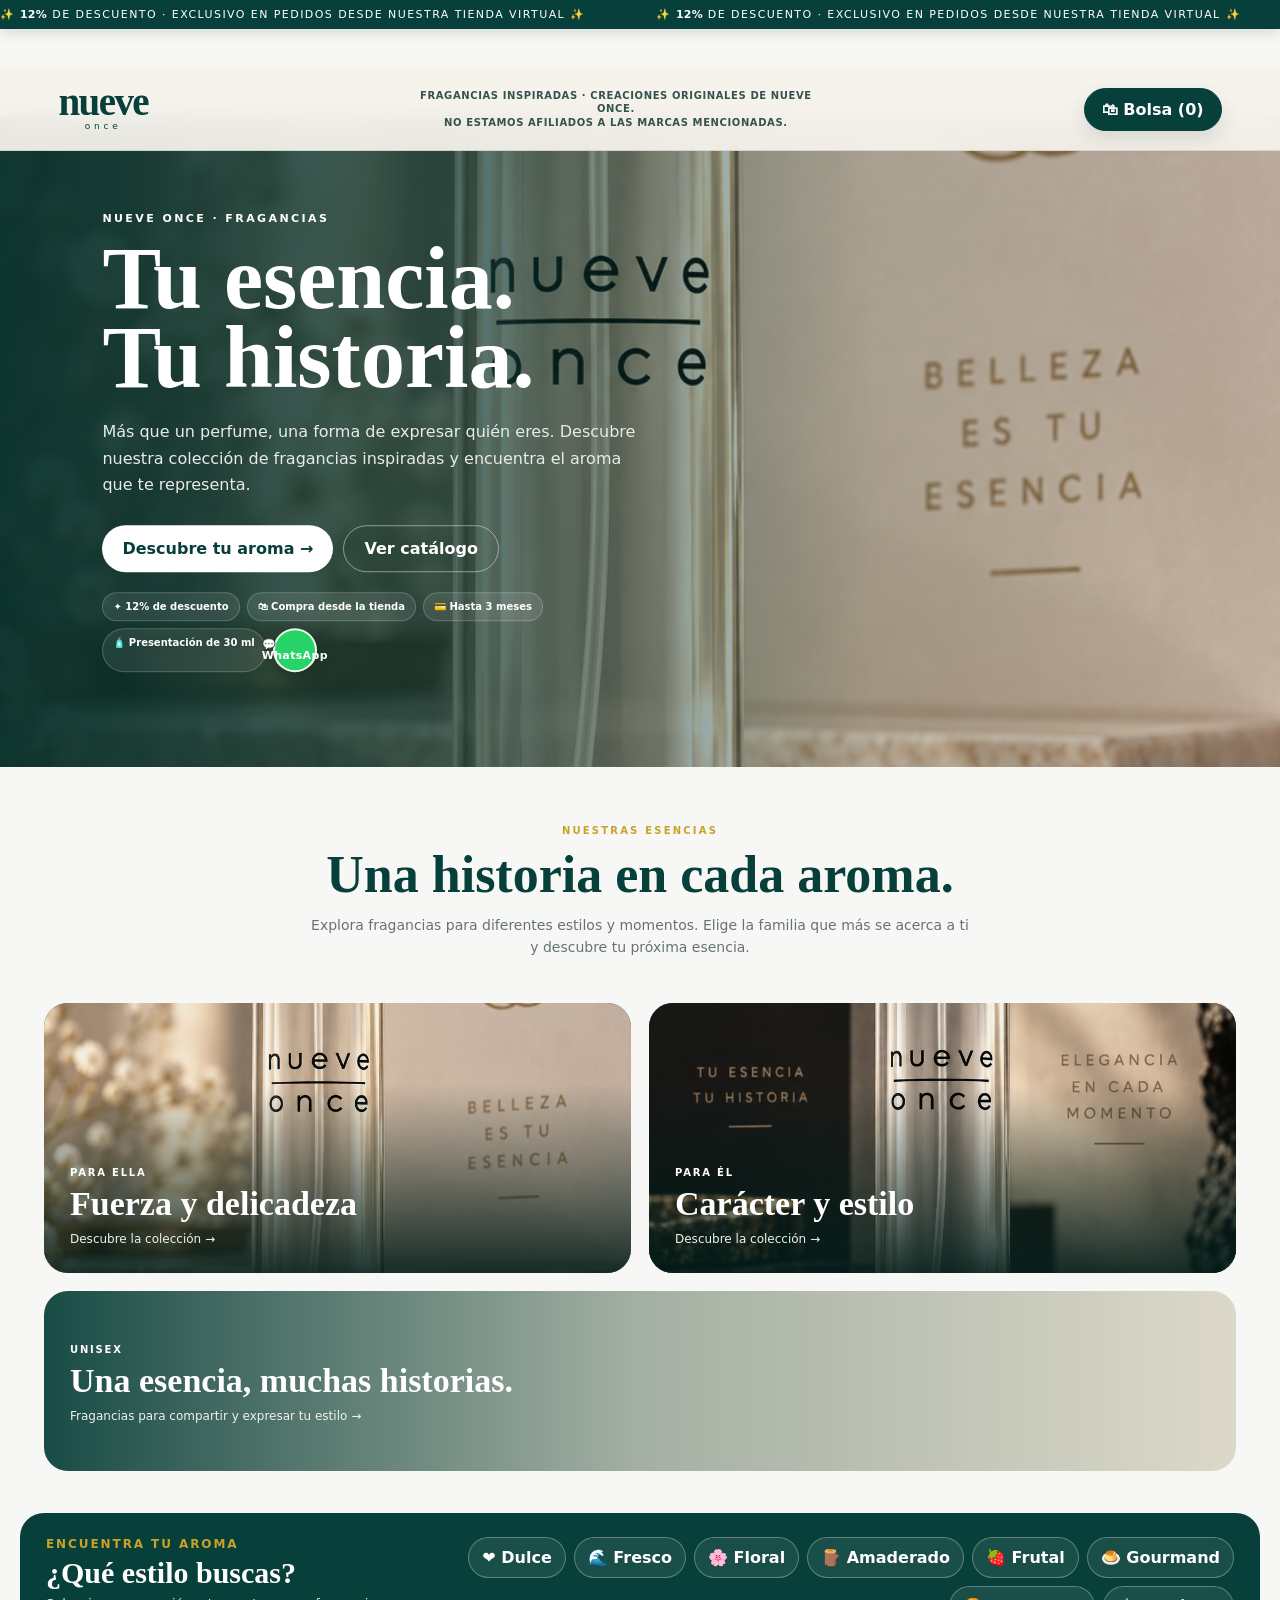
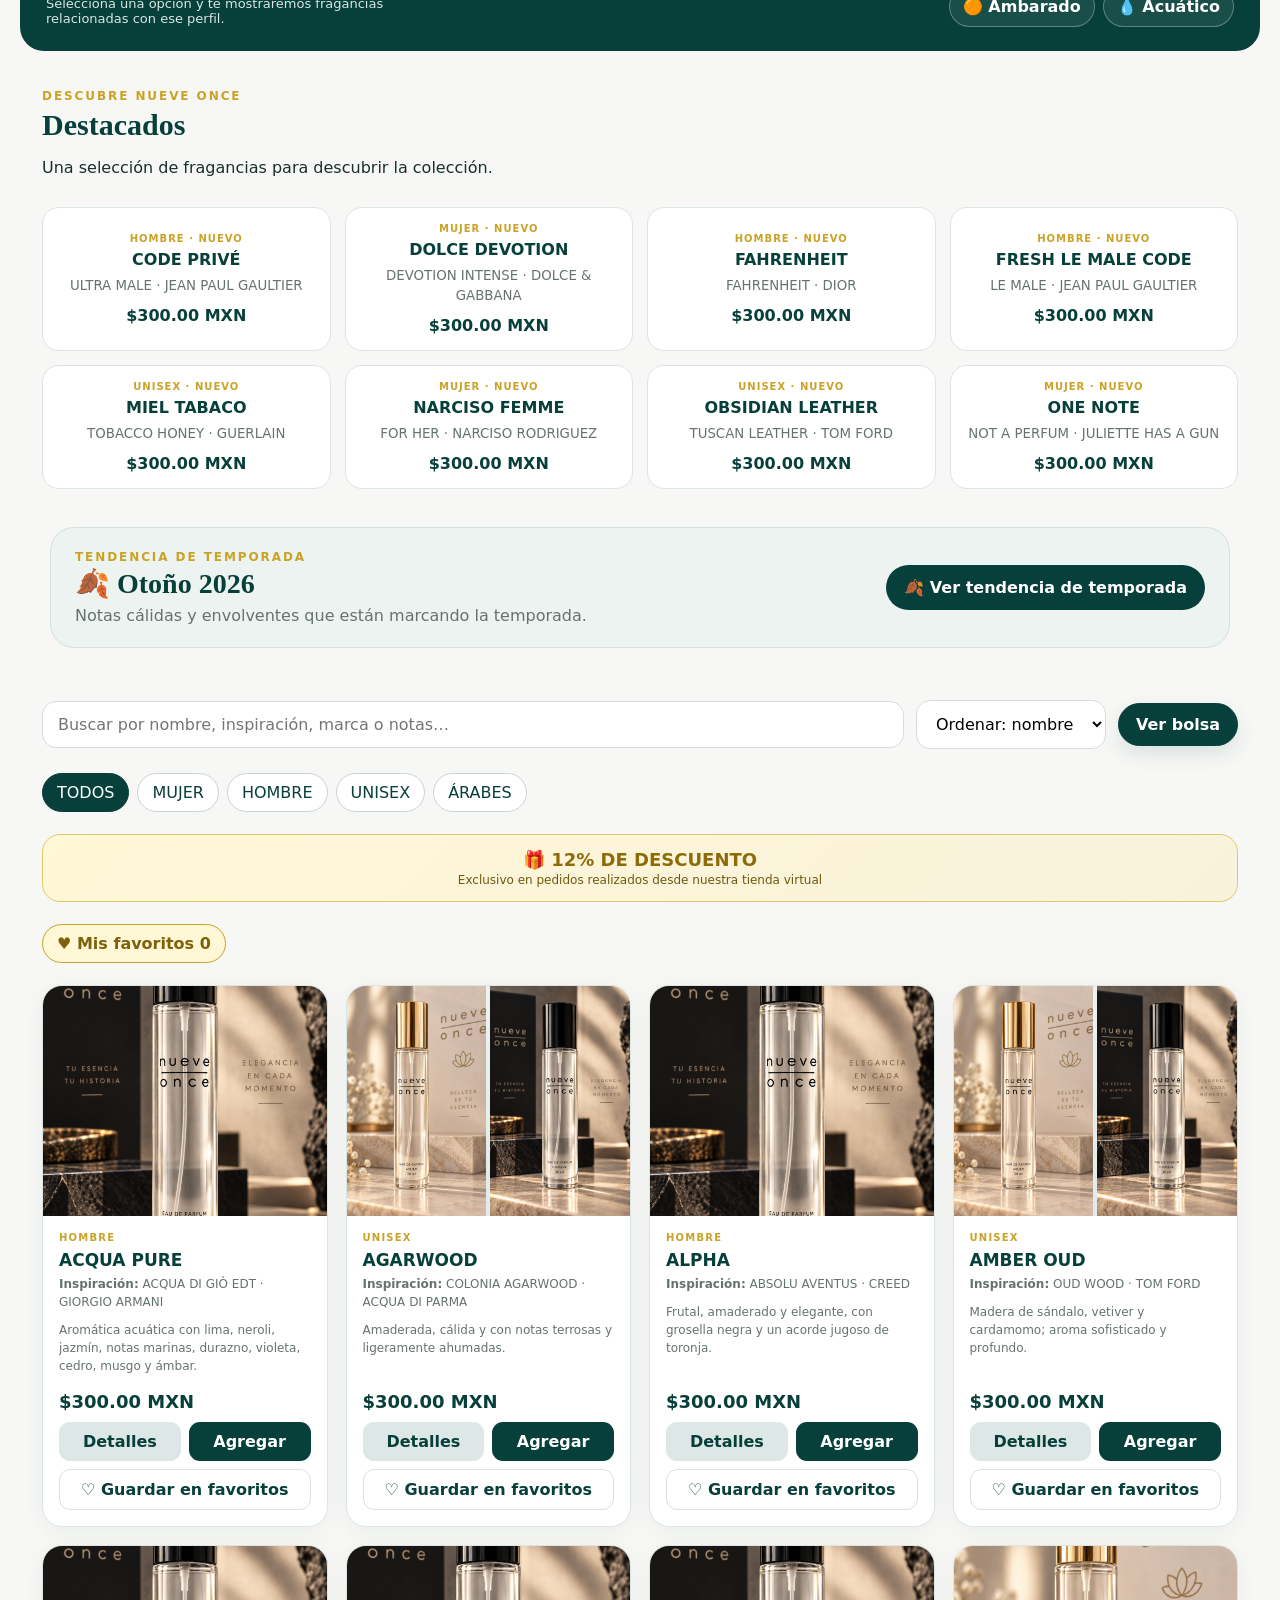
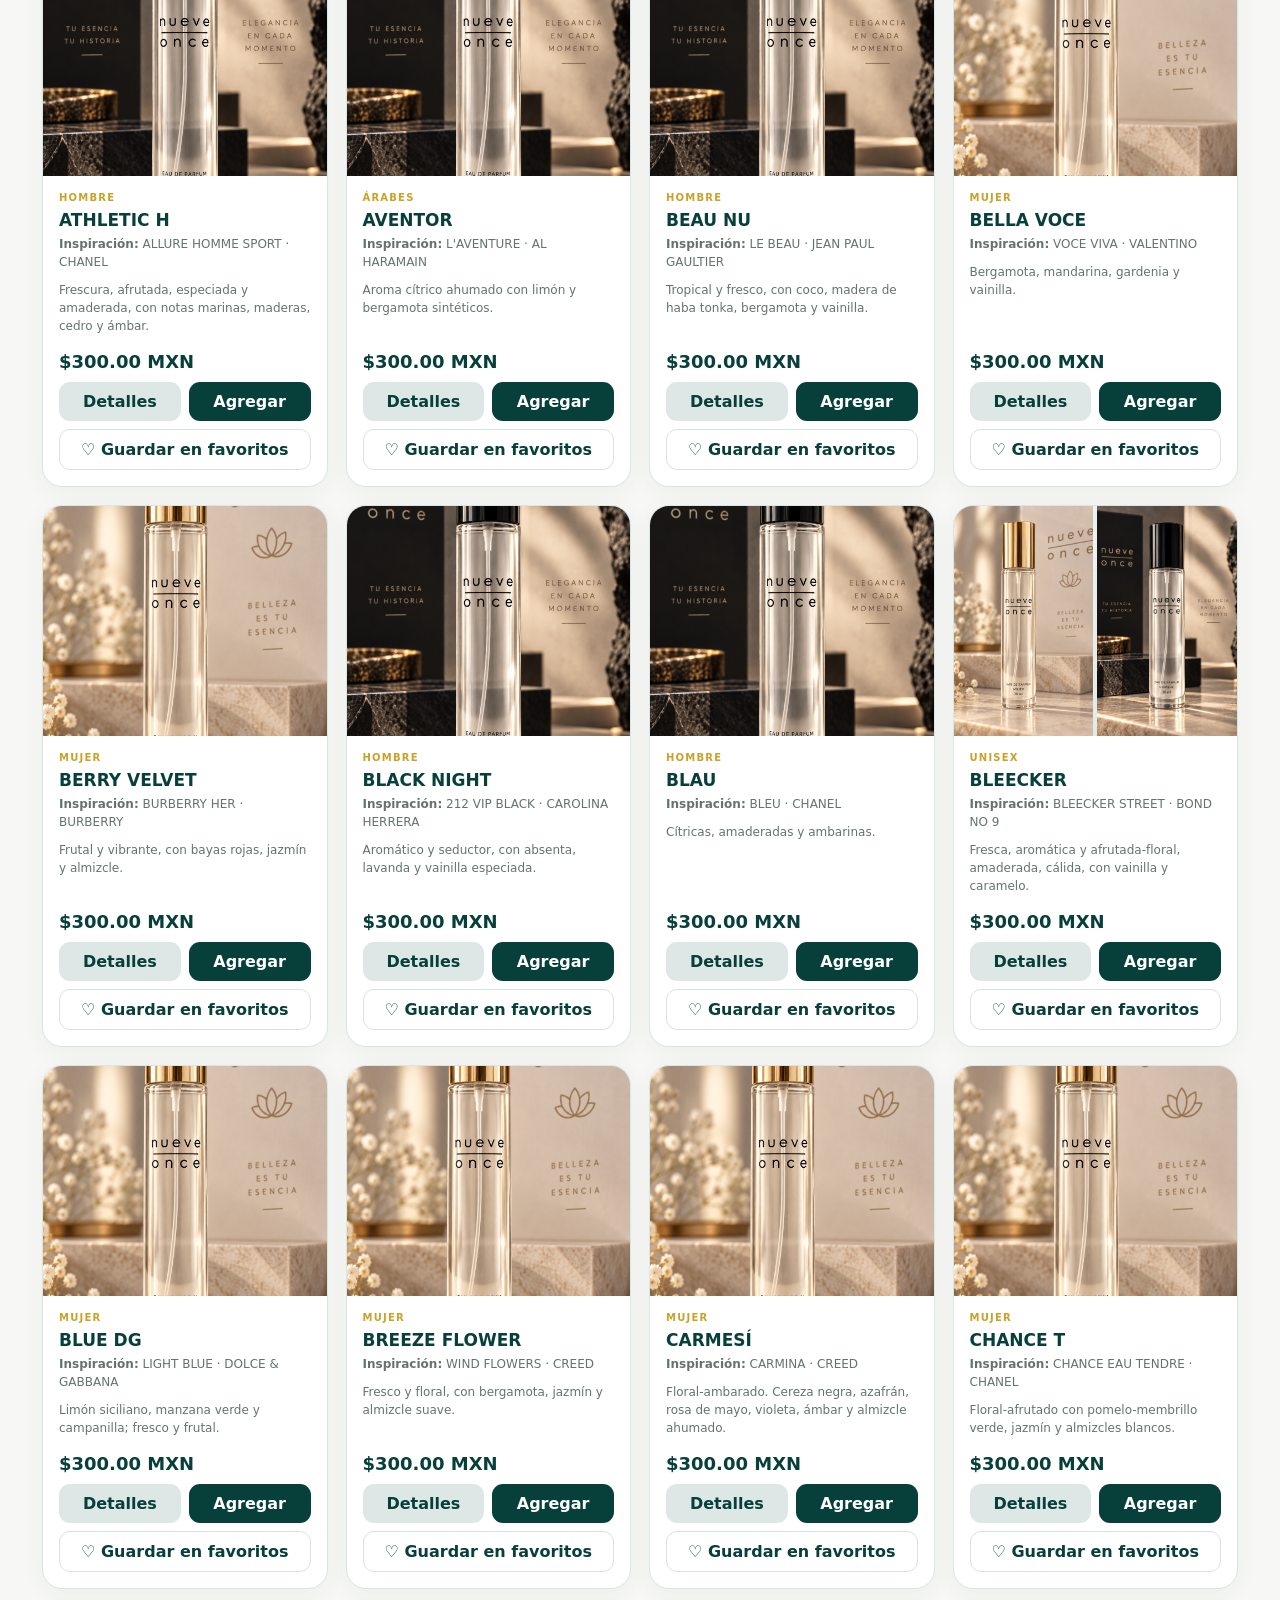
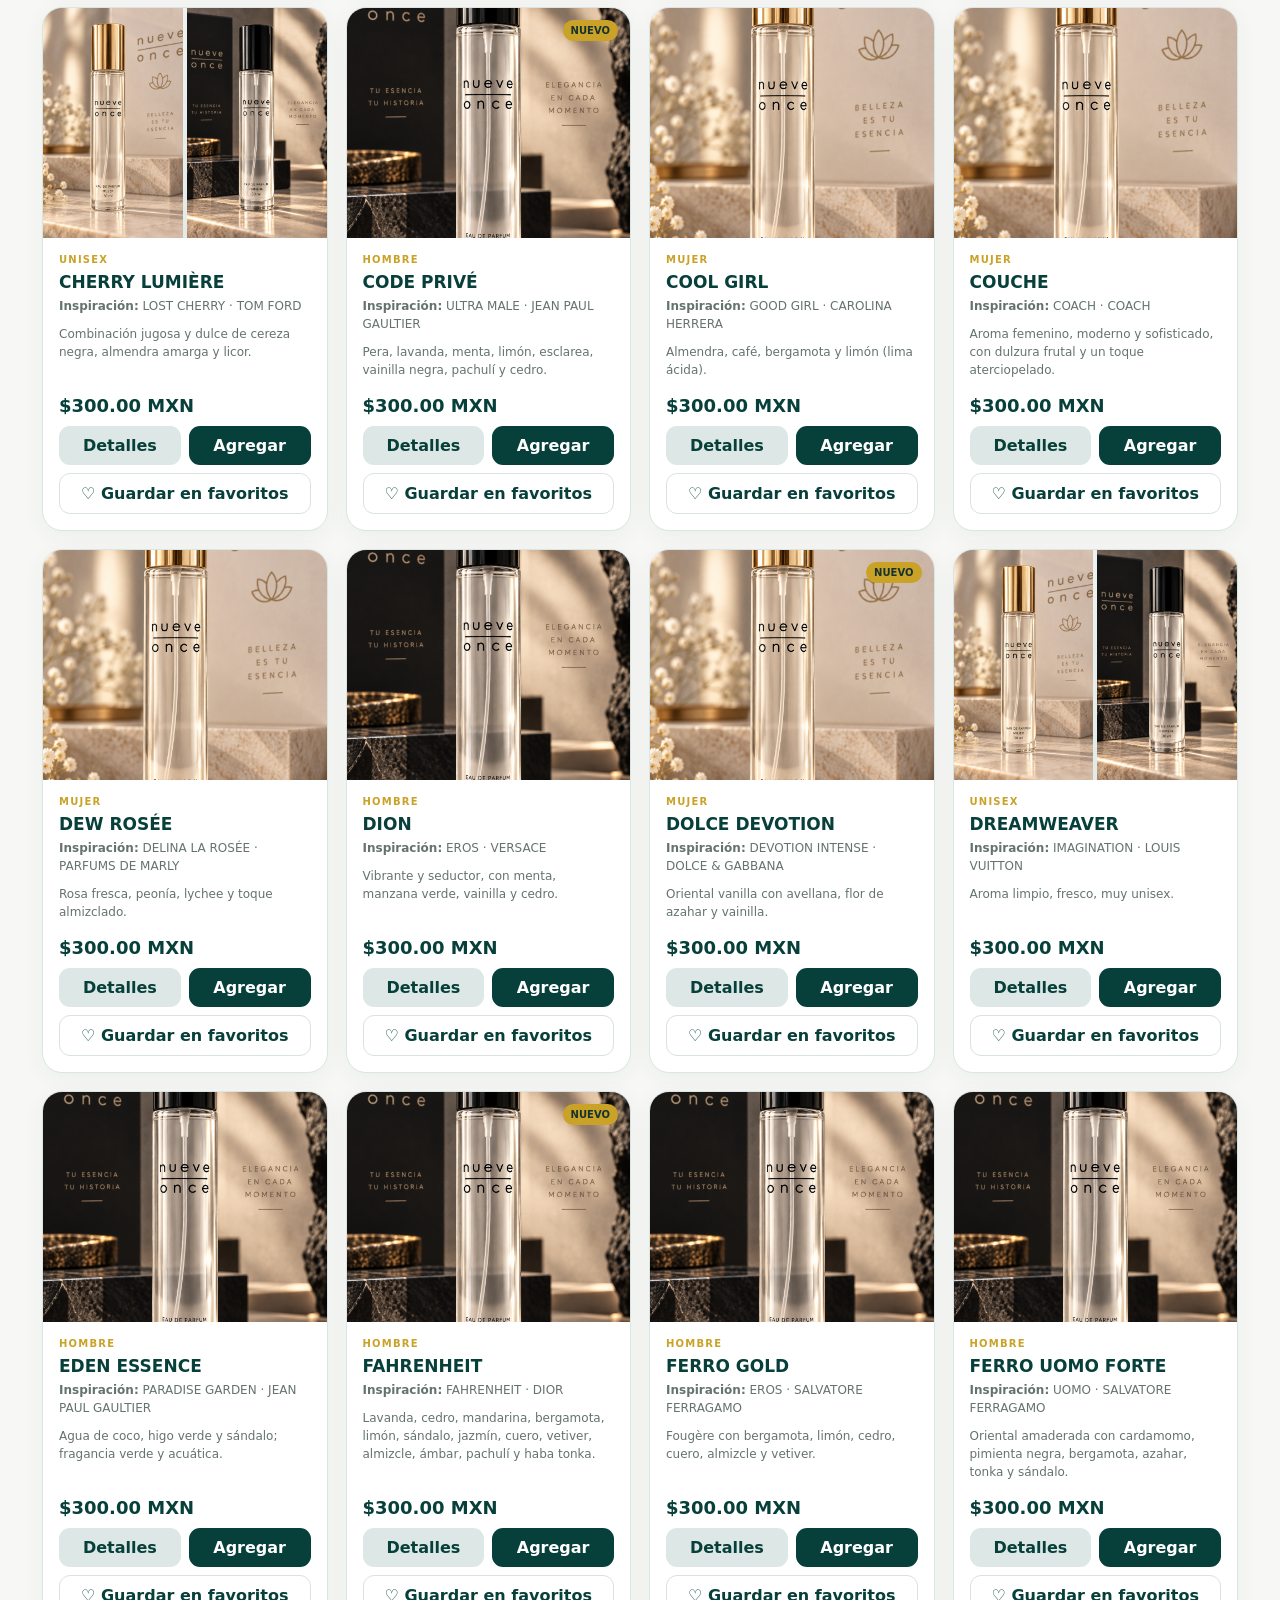
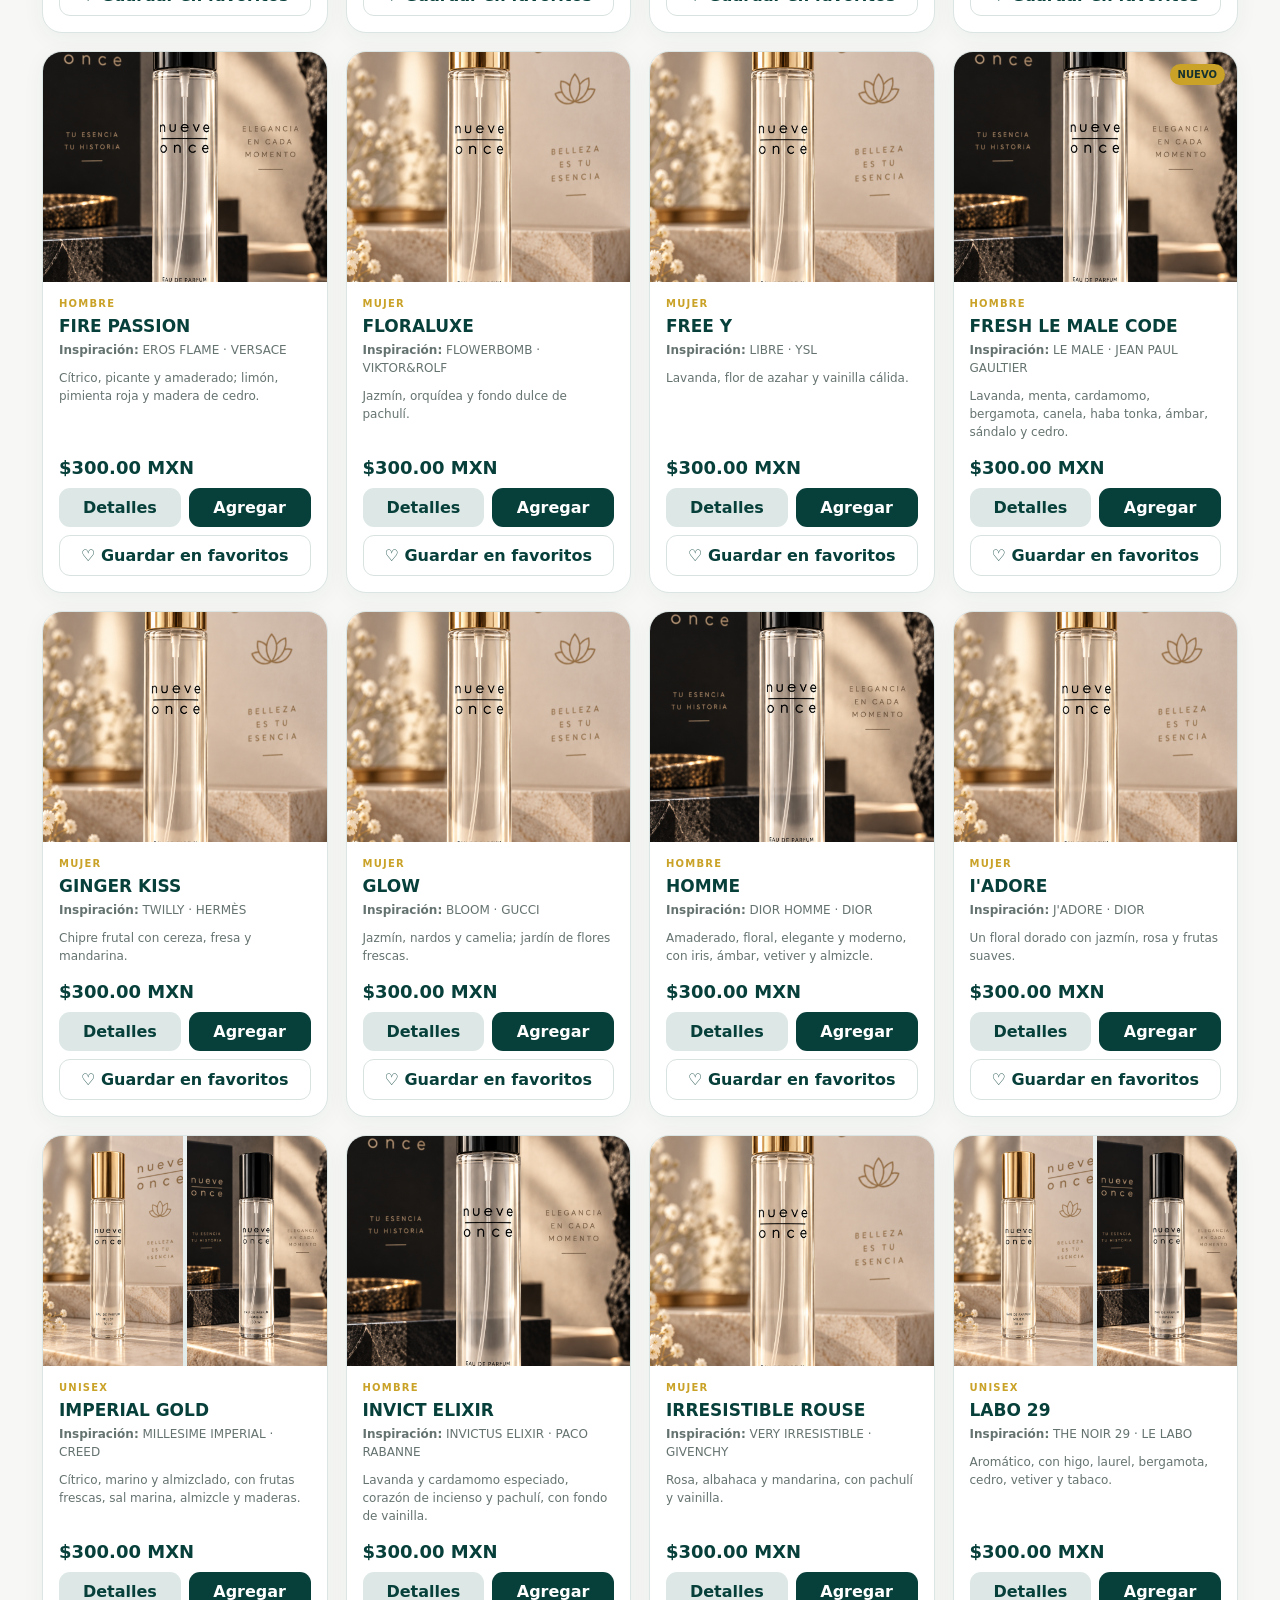
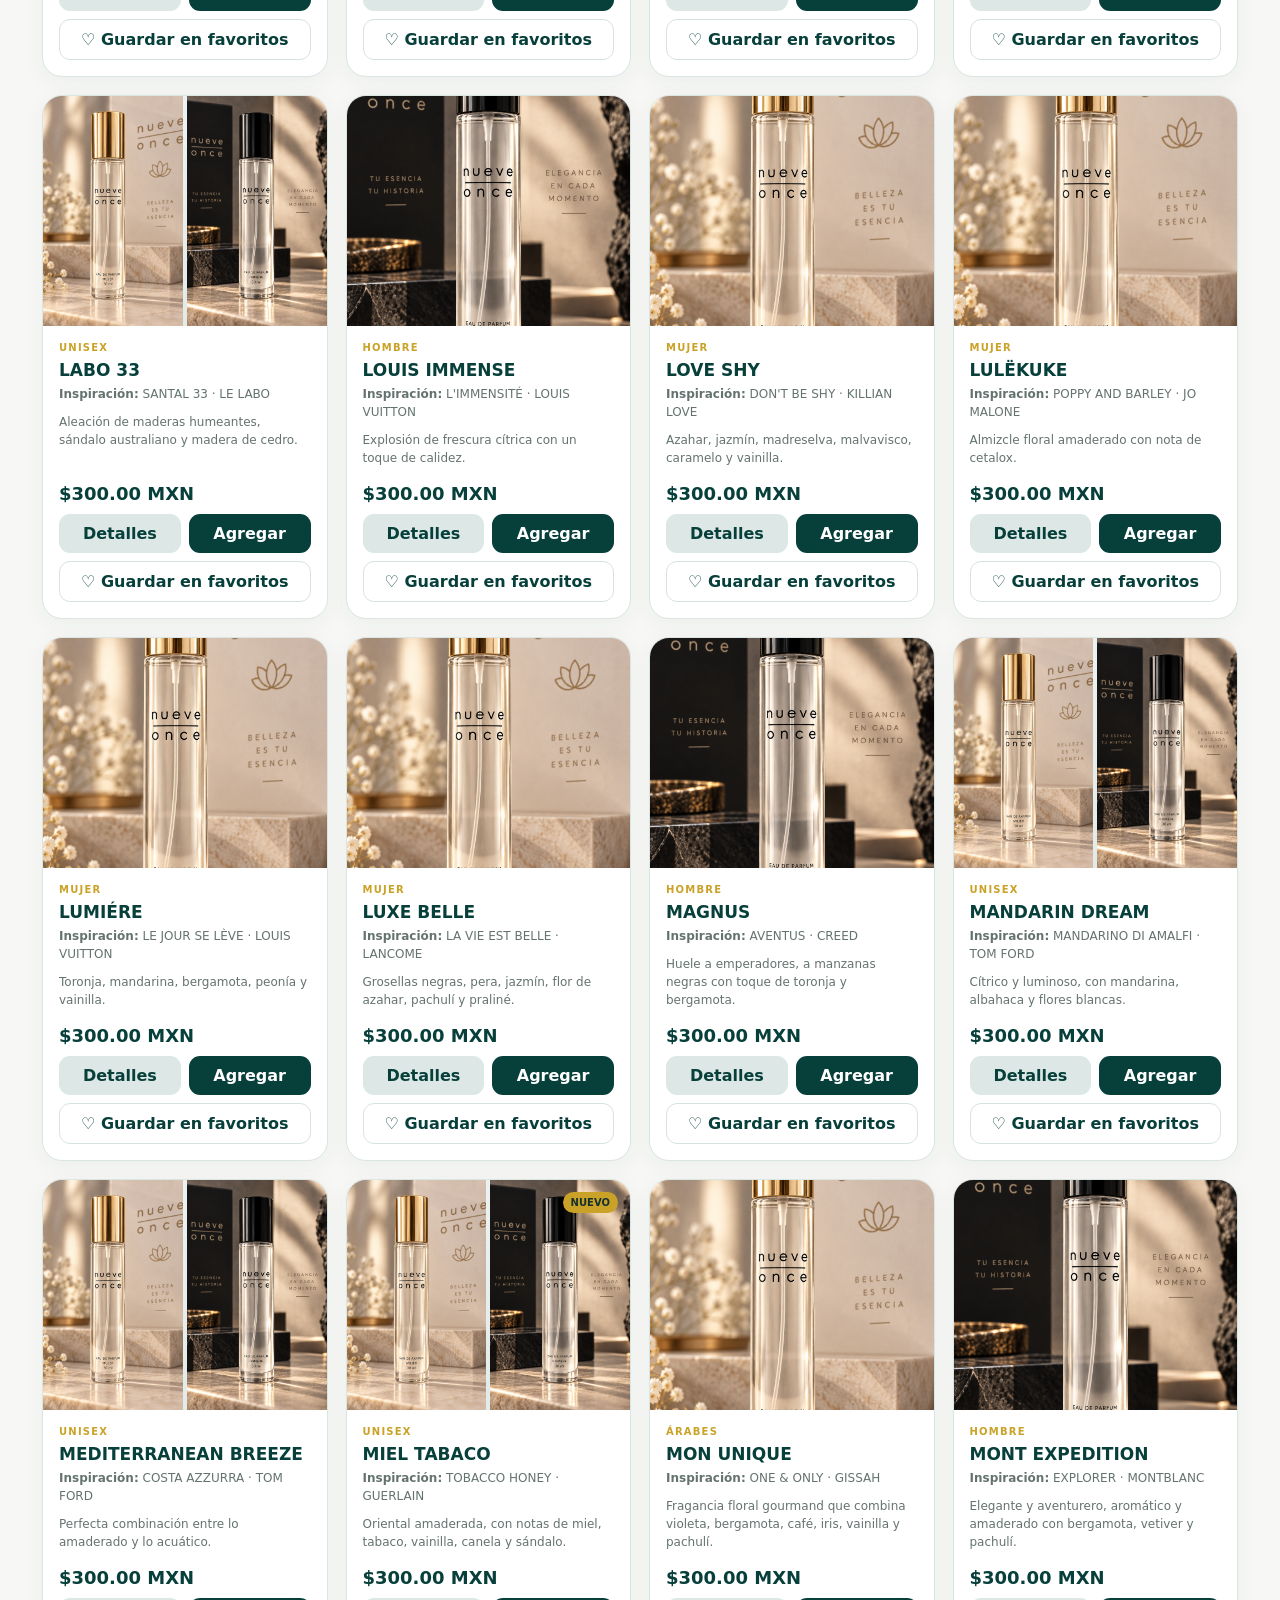
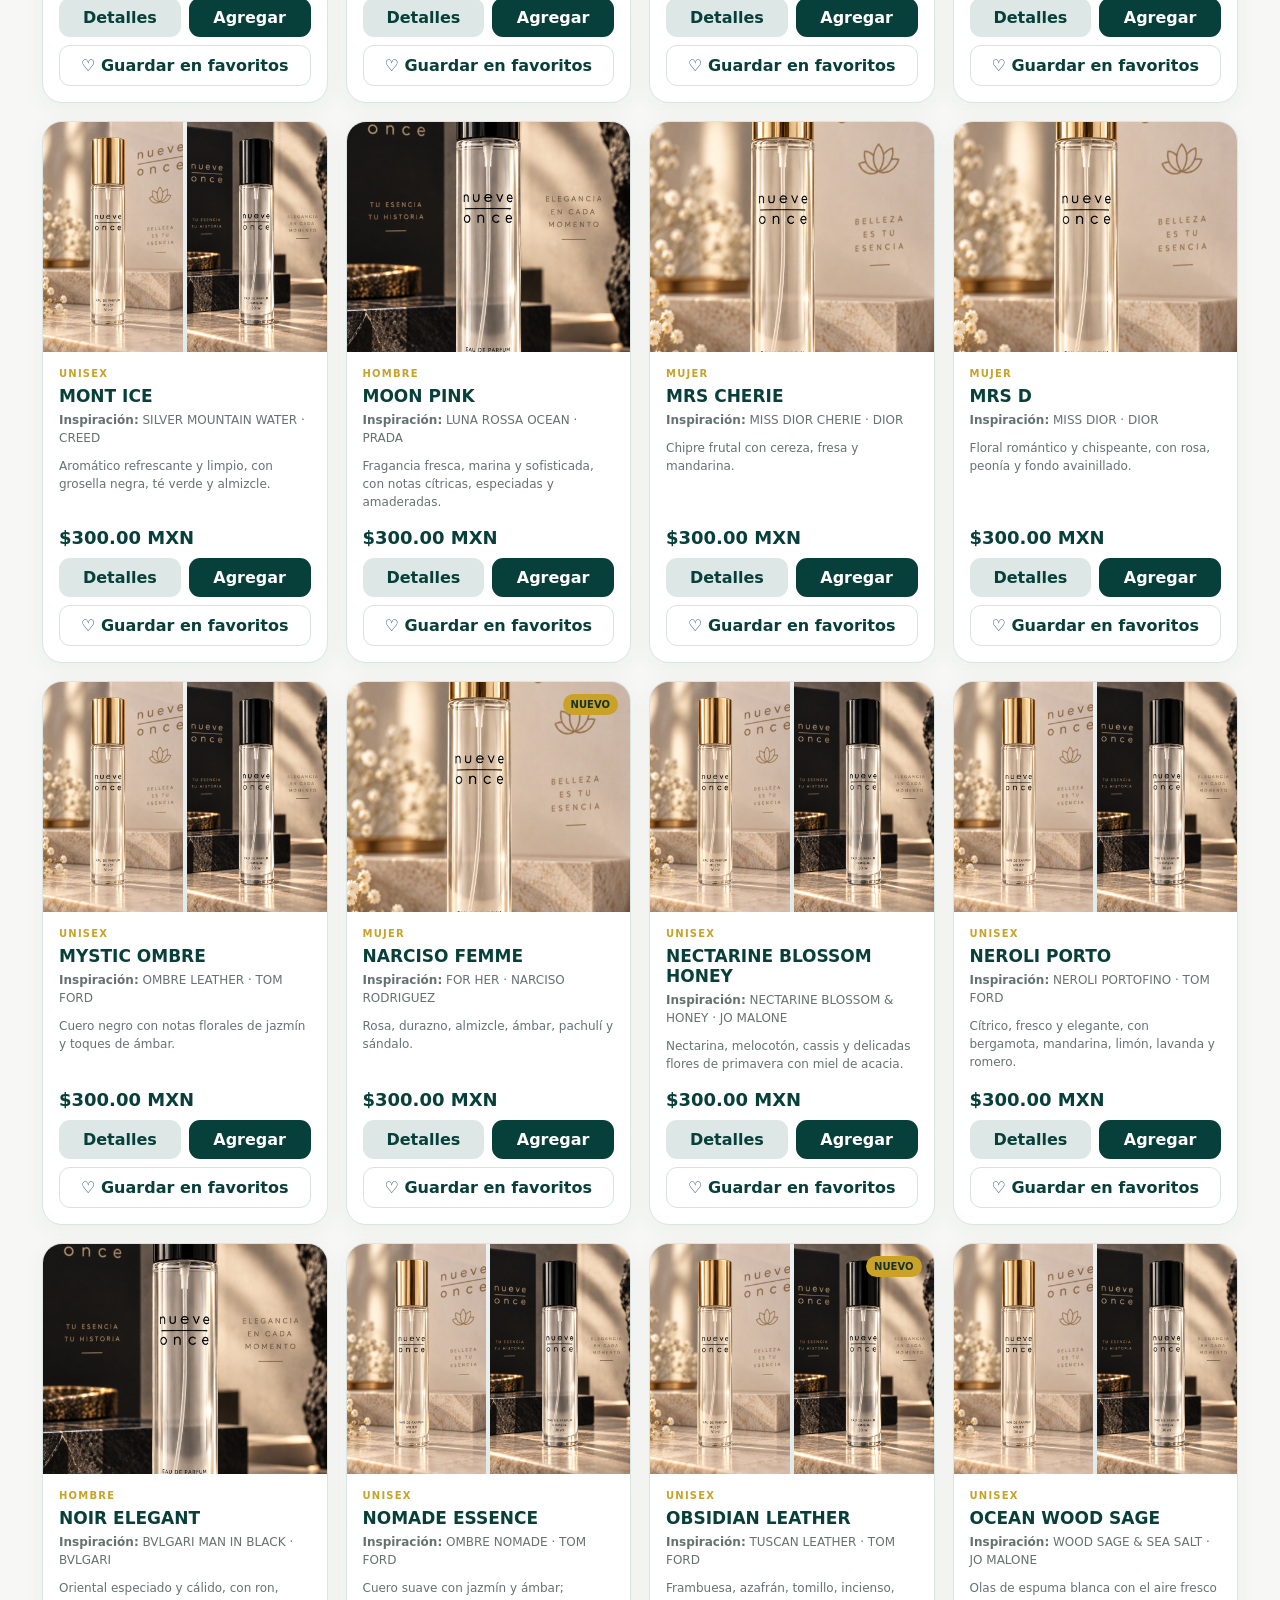
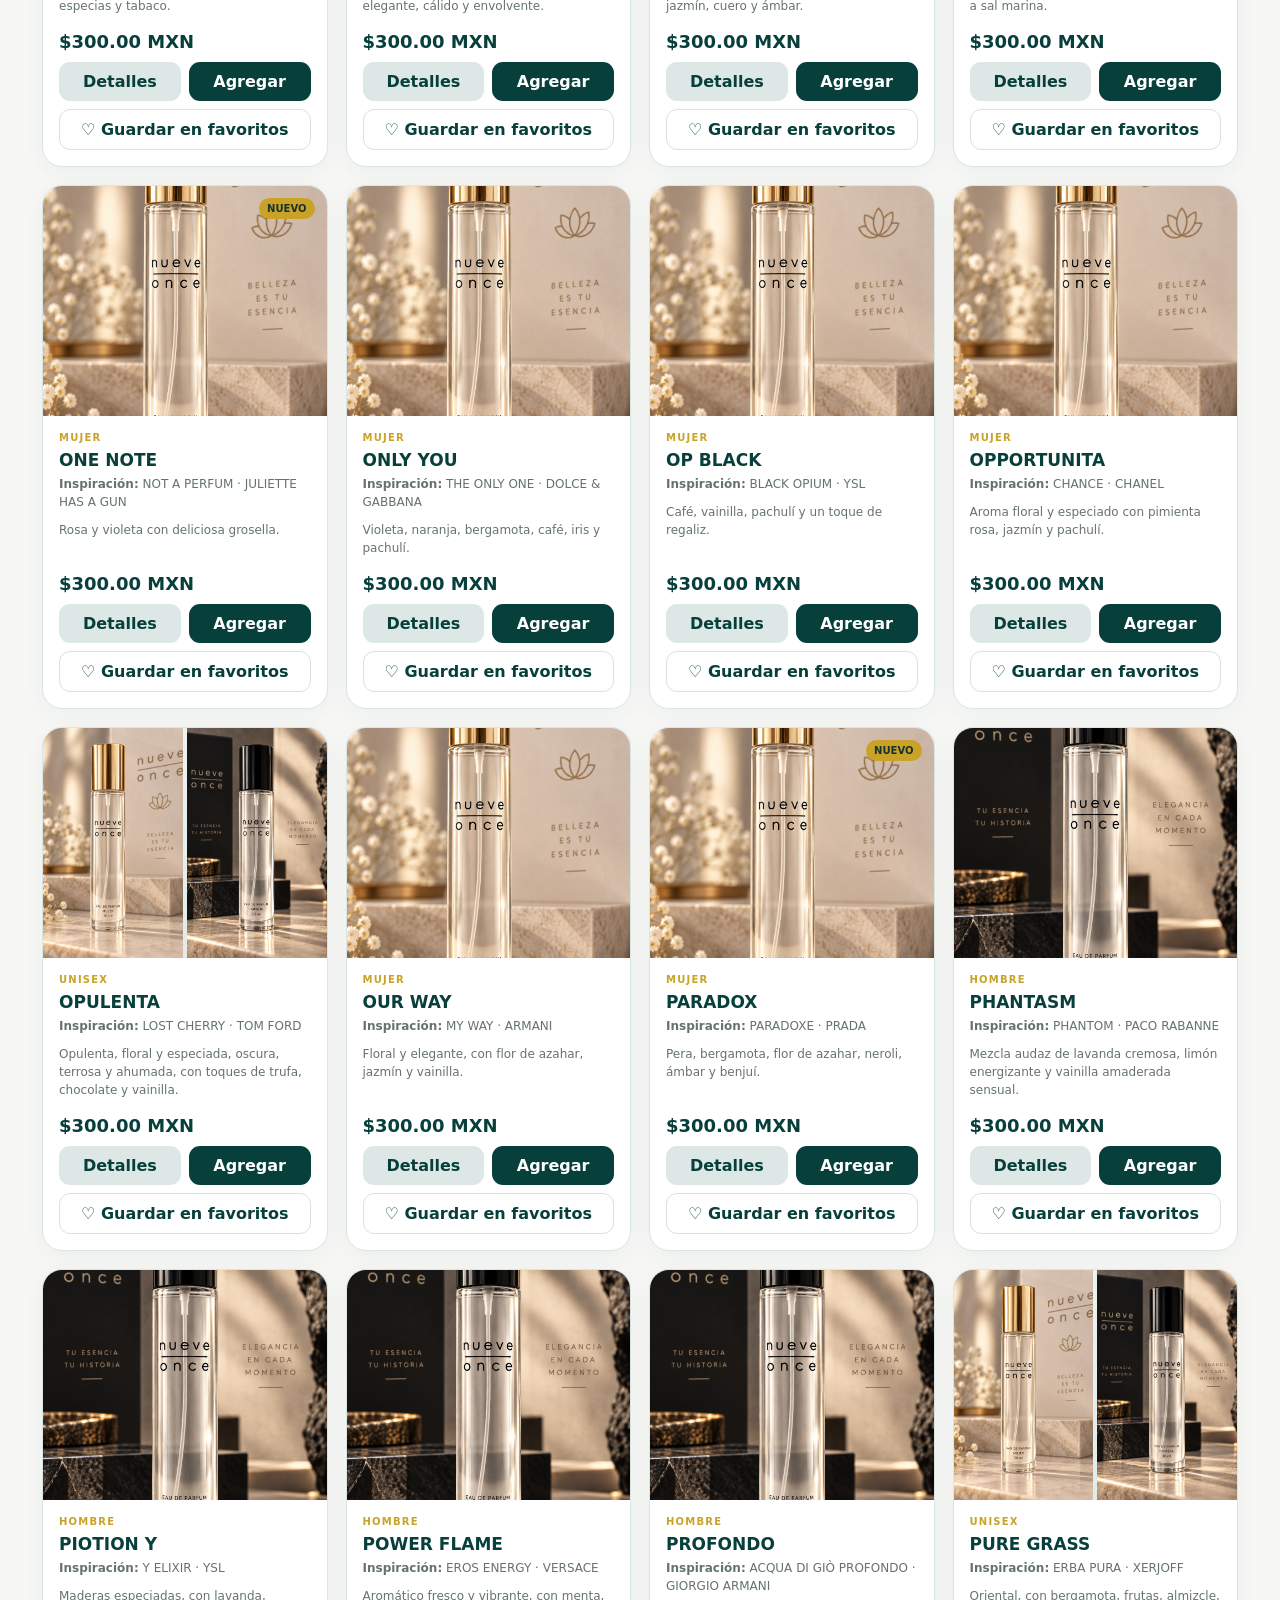
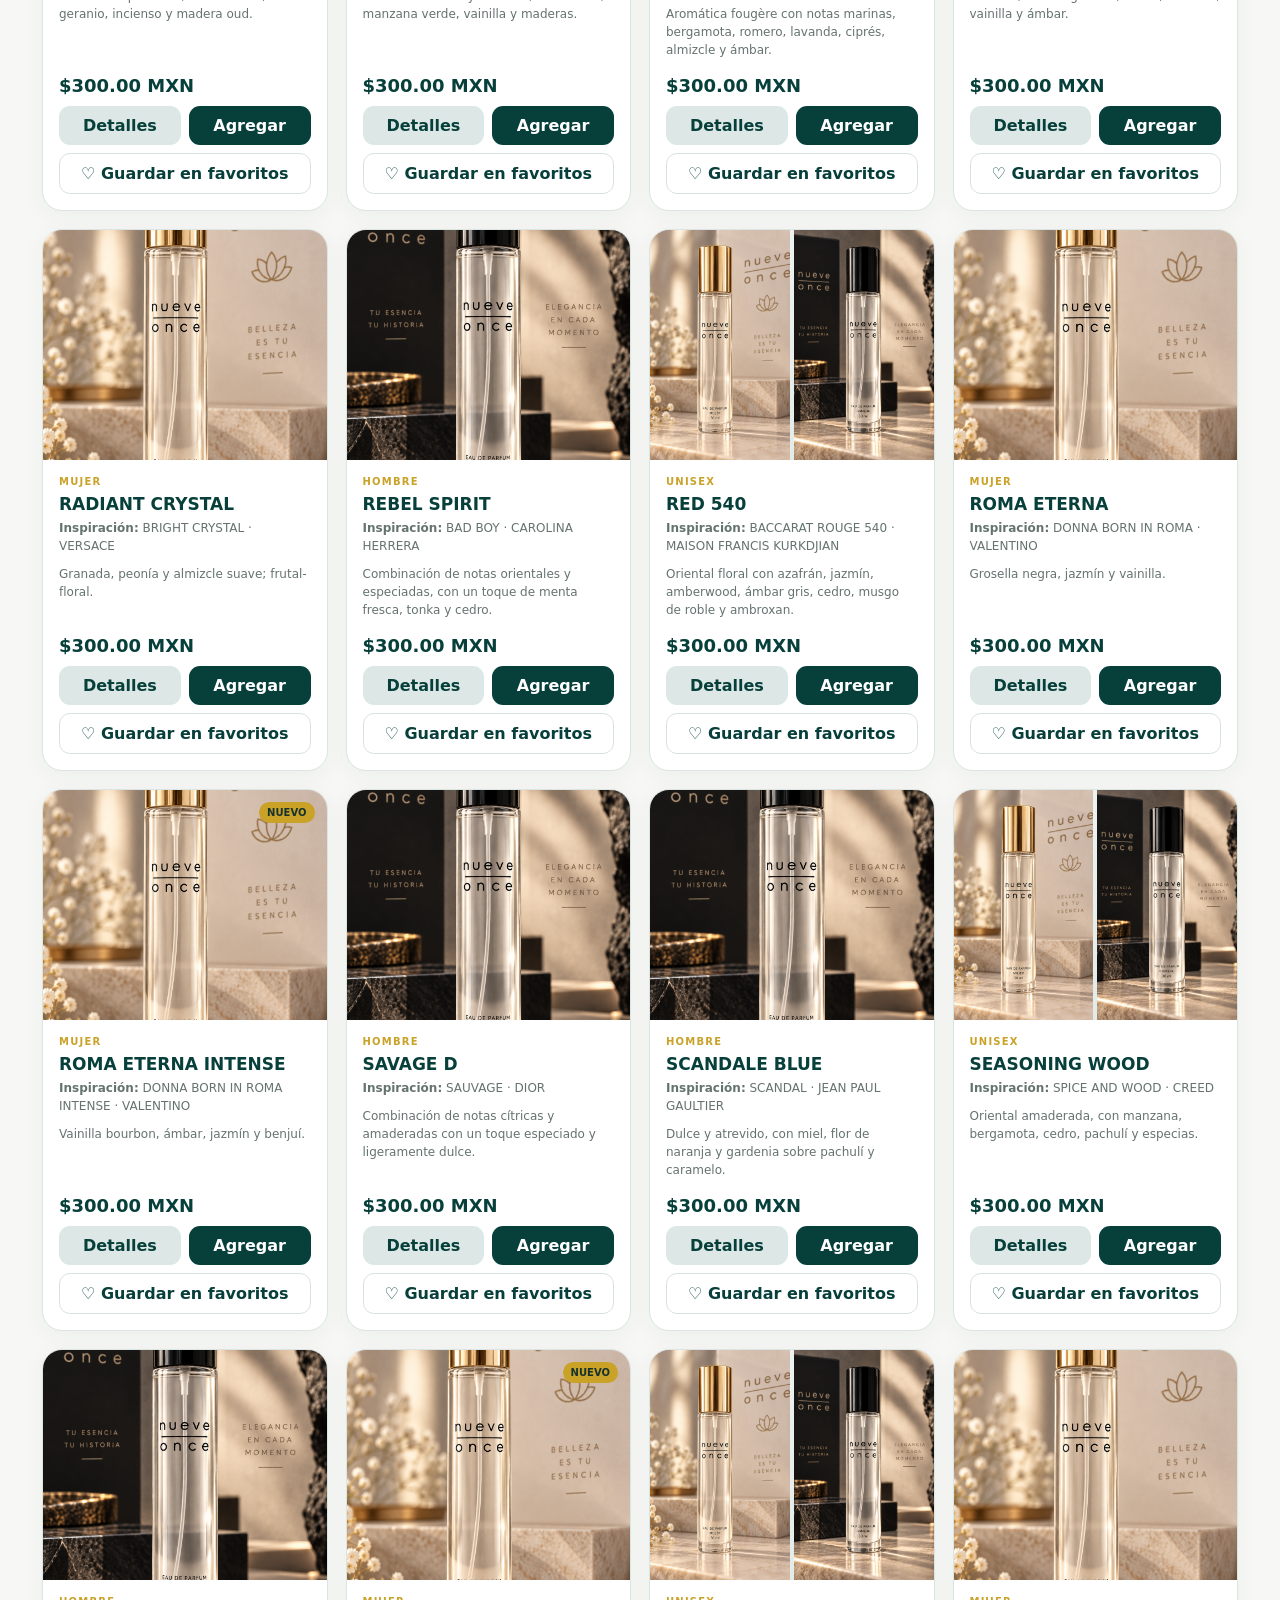
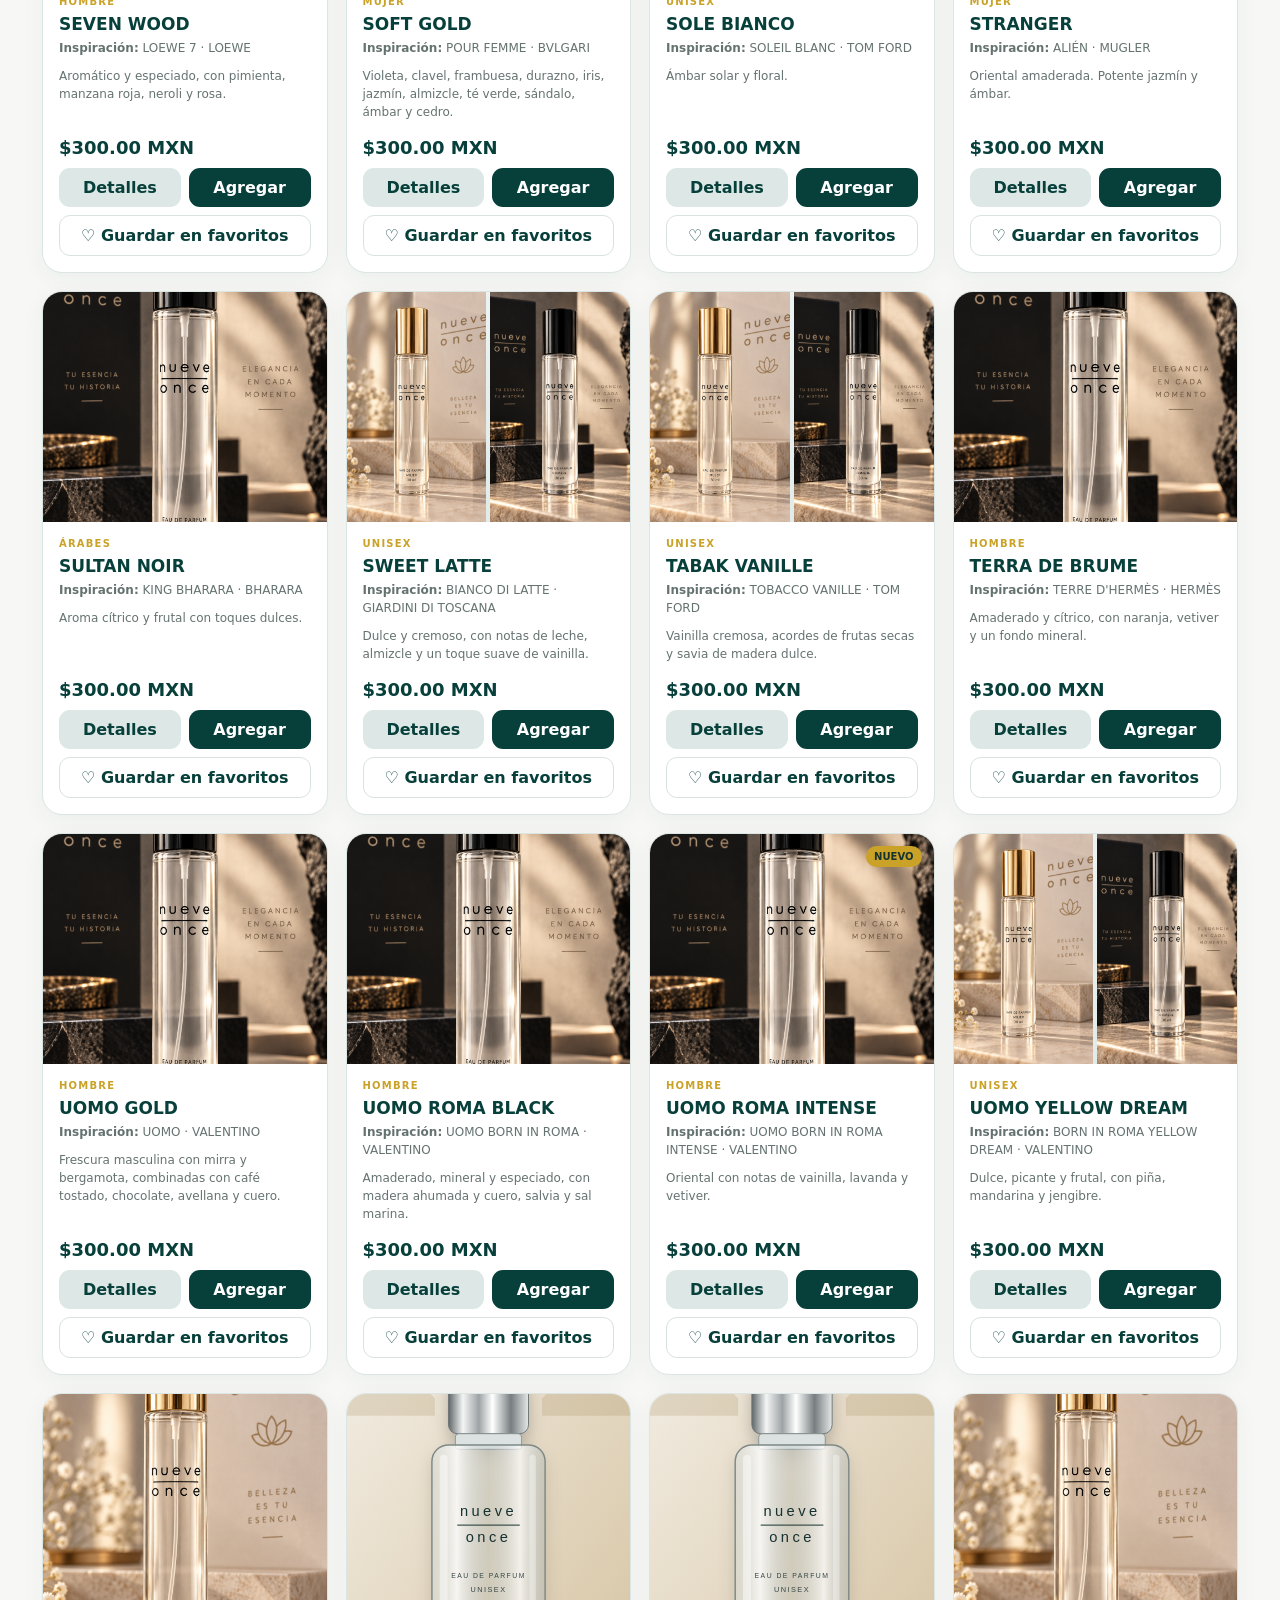
==== commit dfd88abd: "Fix catálogo y pedido por WhatsApp" ====
--- a/index.html
+++ b/index.html
@@ -573,7 +573,7 @@
 <aside class="cart" id="cart" aria-label="Bolsa de compra">
 <div class="carthead"><strong>Tu bolsa</strong><button type="button" class="close" id="closeCart" aria-label="Cerrar">×</button></div>
 <div class="cartitems" id="cartitems"></div>
-<div class="cartfoot"><div style="font-size:11px;color:#657370;margin-bottom:8px;text-align:right">🎁 12% de descuento exclusivo por comprar desde la tienda virtual</div><div style="display:flex;justify-content:space-between;align-items:flex-end;margin-bottom:12px;gap:12px"><strong id="summary">0 piezas</strong><strong id="total">$0.00 MXN</strong></div><div style="display:grid;gap:8px;margin-bottom:10px"><input id="checkoutName" class="search" type="text" maxlength="120" placeholder="Nombre completo" autocomplete="name"><input id="checkoutEmail" class="search" type="email" maxlength="160" placeholder="Correo electrónico" autocomplete="email"><input id="checkoutPhone" class="search" type="tel" maxlength="40" placeholder="Teléfono (opcional)" autocomplete="tel"></div><button type="button" class="checkout" id="checkout">💳 Pagar con Mercado Pago</button><div id="checkoutStatus" style="font-size:12px;color:#657370;text-align:center;margin-top:8px;min-height:18px"></div></div>
+<div class="cartfoot"><div style="font-size:11px;color:#657370;margin-bottom:8px;text-align:right">🎁 12% de descuento exclusivo por comprar desde la tienda virtual</div><div style="display:flex;justify-content:space-between;align-items:flex-end;margin-bottom:12px;gap:12px"><strong id="summary">0 piezas</strong><strong id="total">$0.00 MXN</strong></div><div style="display:grid;gap:8px;margin-bottom:10px"><input id="checkoutName" class="search" type="text" maxlength="120" placeholder="Nombre completo" autocomplete="name"><input id="checkoutEmail" class="search" type="email" maxlength="160" placeholder="Correo electrónico" autocomplete="email"><input id="checkoutPhone" class="search" type="tel" maxlength="40" placeholder="Teléfono (opcional)" autocomplete="tel"></div><div style="display:grid;gap:8px"><button type="button" class="checkout" id="whatsappOrder" style="background:#168b57">💬 Hacer pedido por WhatsApp</button><button type="button" class="checkout" id="checkout">💳 Pagar con Mercado Pago</button></div><div id="checkoutStatus" style="font-size:12px;color:#657370;text-align:center;margin-top:8px;min-height:18px"></div></div>
 </aside>
 
 <div class="modal" id="modal" role="dialog" aria-modal="true" aria-label="Detalle del perfume">
@@ -633,6 +633,12 @@
 return base;
 }
 function renderFilters(){$("filters").innerHTML=["TODOS","MUJER","HOMBRE","UNISEX","ÁRABES"].map(function(c){return '<button type="button" class="'+(state.category===c?"active":"")+'" data-filter="'+c+'">'+c+"</button>";}).join("");}
+function renderFeatured(){
+  var box=$("featuredGrid");
+  if(!box)return;
+  var list=PRODUCTS.slice().sort(function(a,b){return Number(b.new)-Number(a.new)||String(a.name).localeCompare(String(b.name));}).slice(0,8);
+  box.innerHTML=list.map(function(p){return '<button type="button" class="featured-card" data-feature-id="'+p._id+'"><div class="mini">'+esc(p.category)+(p.new?' · NUEVO':'')+'</div><strong>'+esc(p.name)+'</strong><small>'+esc(p.inspiration)+' · '+esc(p.brand)+'</small><span class="mini-price">'+money(300)+'</span></button>';}).join("");
+}
 function render(){
 var a=filtered(),html="";
 var lastSeasonalCategory="";
@@ -715,7 +721,7 @@
    });
    var data=await response.json().catch(function(){return{};});
    if(!response.ok||!data.checkout_url)throw new Error(data.error||"No se pudo iniciar el pago.");
-   status.innerHTML="Pedido "+data.order_number+" creado.<br><strong>Para pagar, abre Mercado Pago en Safari.</strong><br><a id="openMercadoPago" href=\""+data.checkout_url+"\" target="_blank" rel="noopener noreferrer" style="display:inline-block;margin-top:8px;background:var(--deep);color:#fff;padding:10px 14px;border-radius:10px;text-decoration:none;font-weight:800">🔐 Abrir Mercado Pago</a><div style="font-size:11px;margin-top:7px;color:#657370">Si estás dentro de WhatsApp y vuelve a aparecer un error, toca <b>…</b> y elige <b>Abrir en Safari</b>.</div>";
+    status.innerHTML="Pedido "+data.order_number+" creado.<br><strong>Para pagar, abre Mercado Pago en Safari.</strong><br>"+'<a id="openMercadoPago" href="'+data.checkout_url+'" target="_blank" rel="noopener noreferrer" style="display:inline-block;margin-top:8px;background:var(--deep);color:#fff;padding:10px 14px;border-radius:10px;text-decoration:none;font-weight:800">🔐 Abrir Mercado Pago</a><div style="font-size:11px;margin-top:7px;color:#657370">Si estás dentro de WhatsApp y vuelve a aparecer un error, toca <b>…</b> y elige <b>Abrir en Safari</b>.</div>';
    var paymentLink=$("openMercadoPago");
    if(paymentLink){
      paymentLink.addEventListener("click",function(){
@@ -730,6 +736,36 @@
  }
 });
 render();updateCart();
+})();
+
+// Nueve Once: respaldo de catálogo + pedido por WhatsApp.
+// Mantiene la tienda funcional aunque falle la carga dinámica del catálogo.
+(function(){
+  "use strict";
+  function esc2(s){return String(s==null?"":s).replace(/[&<>"']/g,function(m){return {"&":"&amp;","<":"&lt;",">":"&gt;",'"':"&quot;","'":"&#039;"}[m];});}
+  function money2(n){return "$"+Number(n||0).toLocaleString("es-MX",{minimumFractionDigits:2,maximumFractionDigits:2})+" MXN";}
+  var data=document.getElementById("productData"),grid=document.getElementById("grid");
+  if(data&&grid&&!grid.querySelector(".card")){
+    try{
+      var items=JSON.parse(data.textContent||"[]");
+      grid.innerHTML=items.map(function(p,i){
+        var img=p.category==="HOMBRE"?"hombre.PNG":p.category==="MUJER"?"mujer.PNG":p.category==="ÁRABES"?"arabes-unisex-plata.svg":"mujer.PNG";
+        return '<article class="card" data-id="'+i+'"><div class="product-visual"><img src="'+img+'" alt="'+esc2(p.name)+' Nueve Once" loading="lazy" onerror="this.onerror=null;this.src=\'mujer.PNG\'"></div><div class="cardbody"><div class="cat">'+esc2(p.category)+'</div><h3>'+esc2(p.name)+'</h3><div class="insp"><b>Inspiración:</b> '+esc2(p.inspiration)+' · '+esc2(p.brand)+'</div><div class="notes">'+esc2(p.notes)+'</div><div class="price">'+money2(300)+'</div><div class="actions"><button type="button" class="details" data-action="detail" data-id="'+i+'">Detalles</button><button type="button" class="add" data-action="add" data-id="'+i+'">Agregar</button></div></div></article>';
+      }).join("");
+    }catch(e){console.error("Catálogo Nueve Once:",e);}
+  }
+  var wa=document.getElementById("whatsappOrder");
+  if(wa)wa.addEventListener("click",function(){
+    var rows=document.querySelectorAll("#cartitems .cartrow"), lines=[],total=document.getElementById("total");
+    rows.forEach(function(row){
+      var name=row.querySelector("strong"), qty=row.querySelector(".qty strong");
+      if(name&&qty)lines.push("• "+name.textContent.trim()+" x"+qty.textContent.trim());
+    });
+    if(!lines.length){alert("Agrega al menos una fragancia a tu bolsa.");return;}
+    var name=(document.getElementById("checkoutName")||{}).value||"";
+    var msg="Hola Nueve Once, quiero hacer un pedido desde la tienda.%0A%0A"+encodeURIComponent(lines.join("\n"))+"%0A%0ATotal mostrado: "+encodeURIComponent(total?total.textContent:"")+"%0A%0ANombre: "+encodeURIComponent(name.trim());
+    window.open("https://wa.me/528123859824?text="+msg,"_blank","noopener");
+  });
 })();
 </script>
 <script>
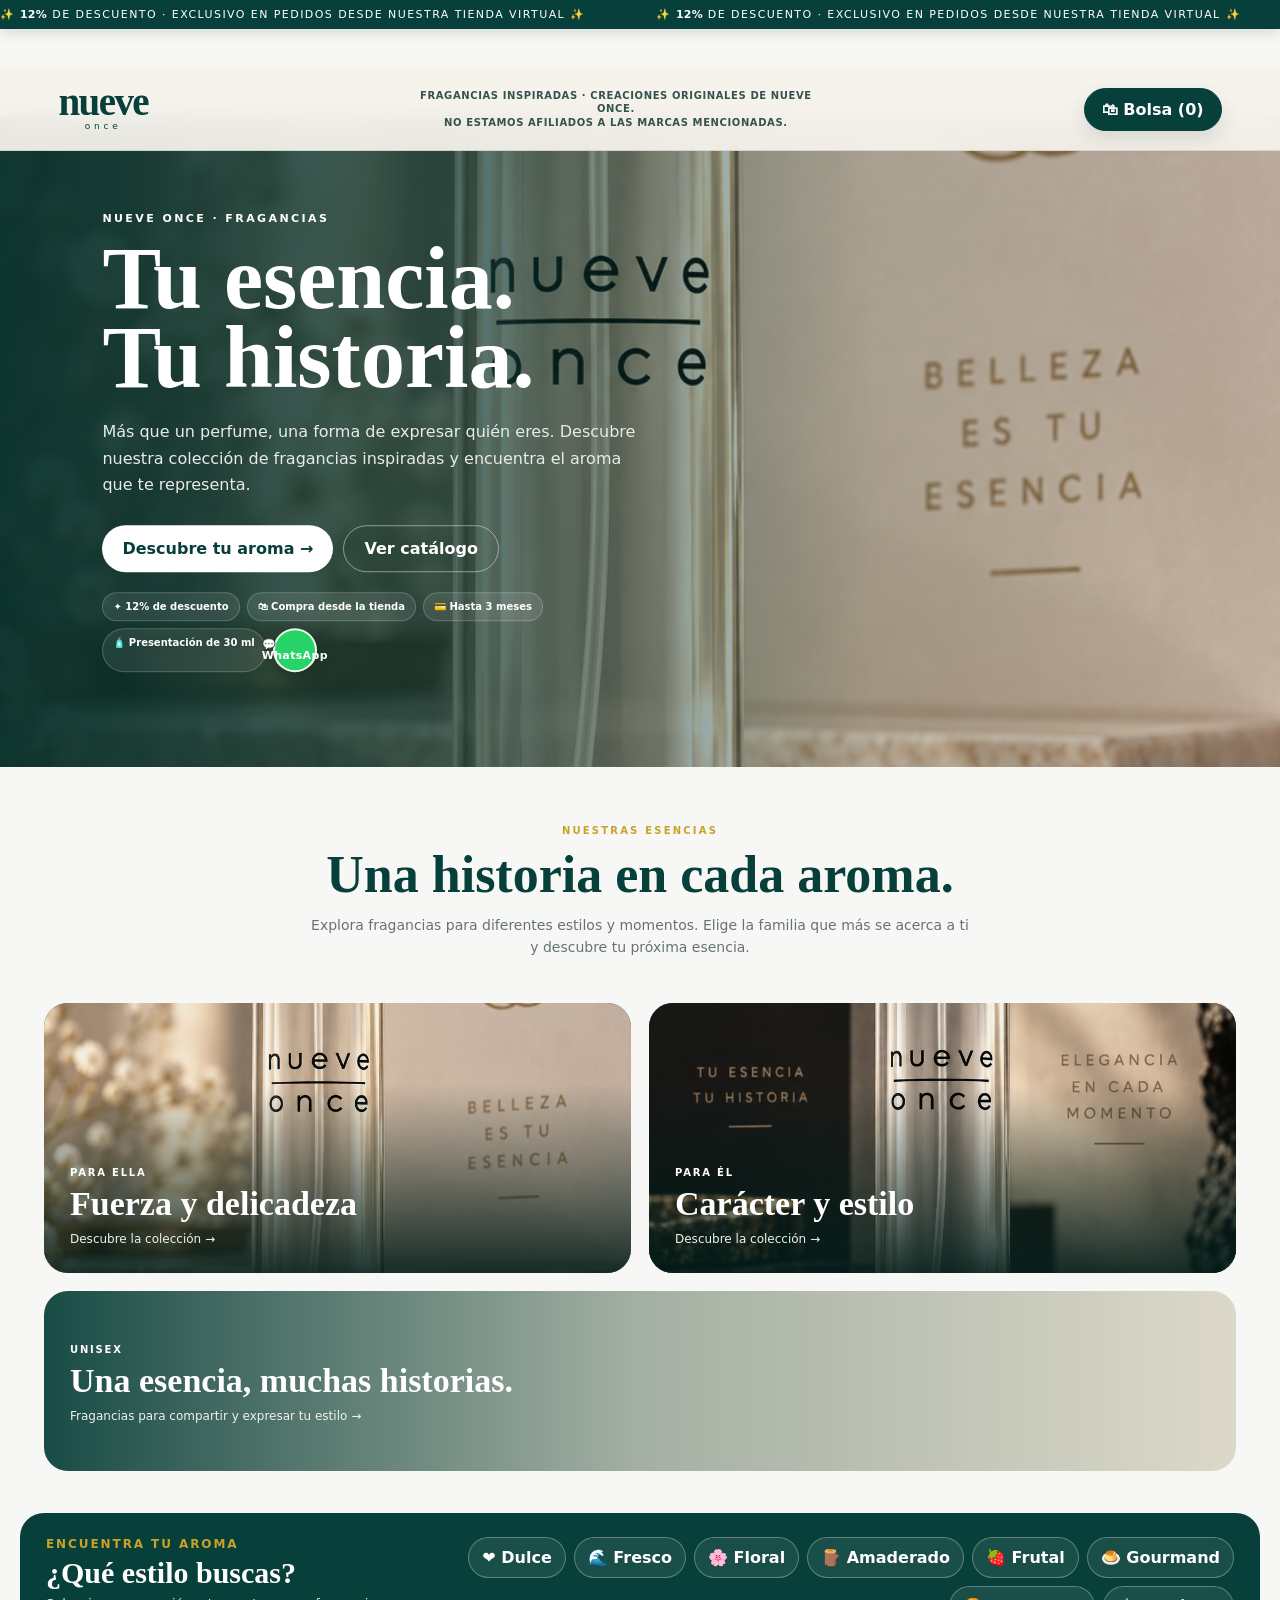
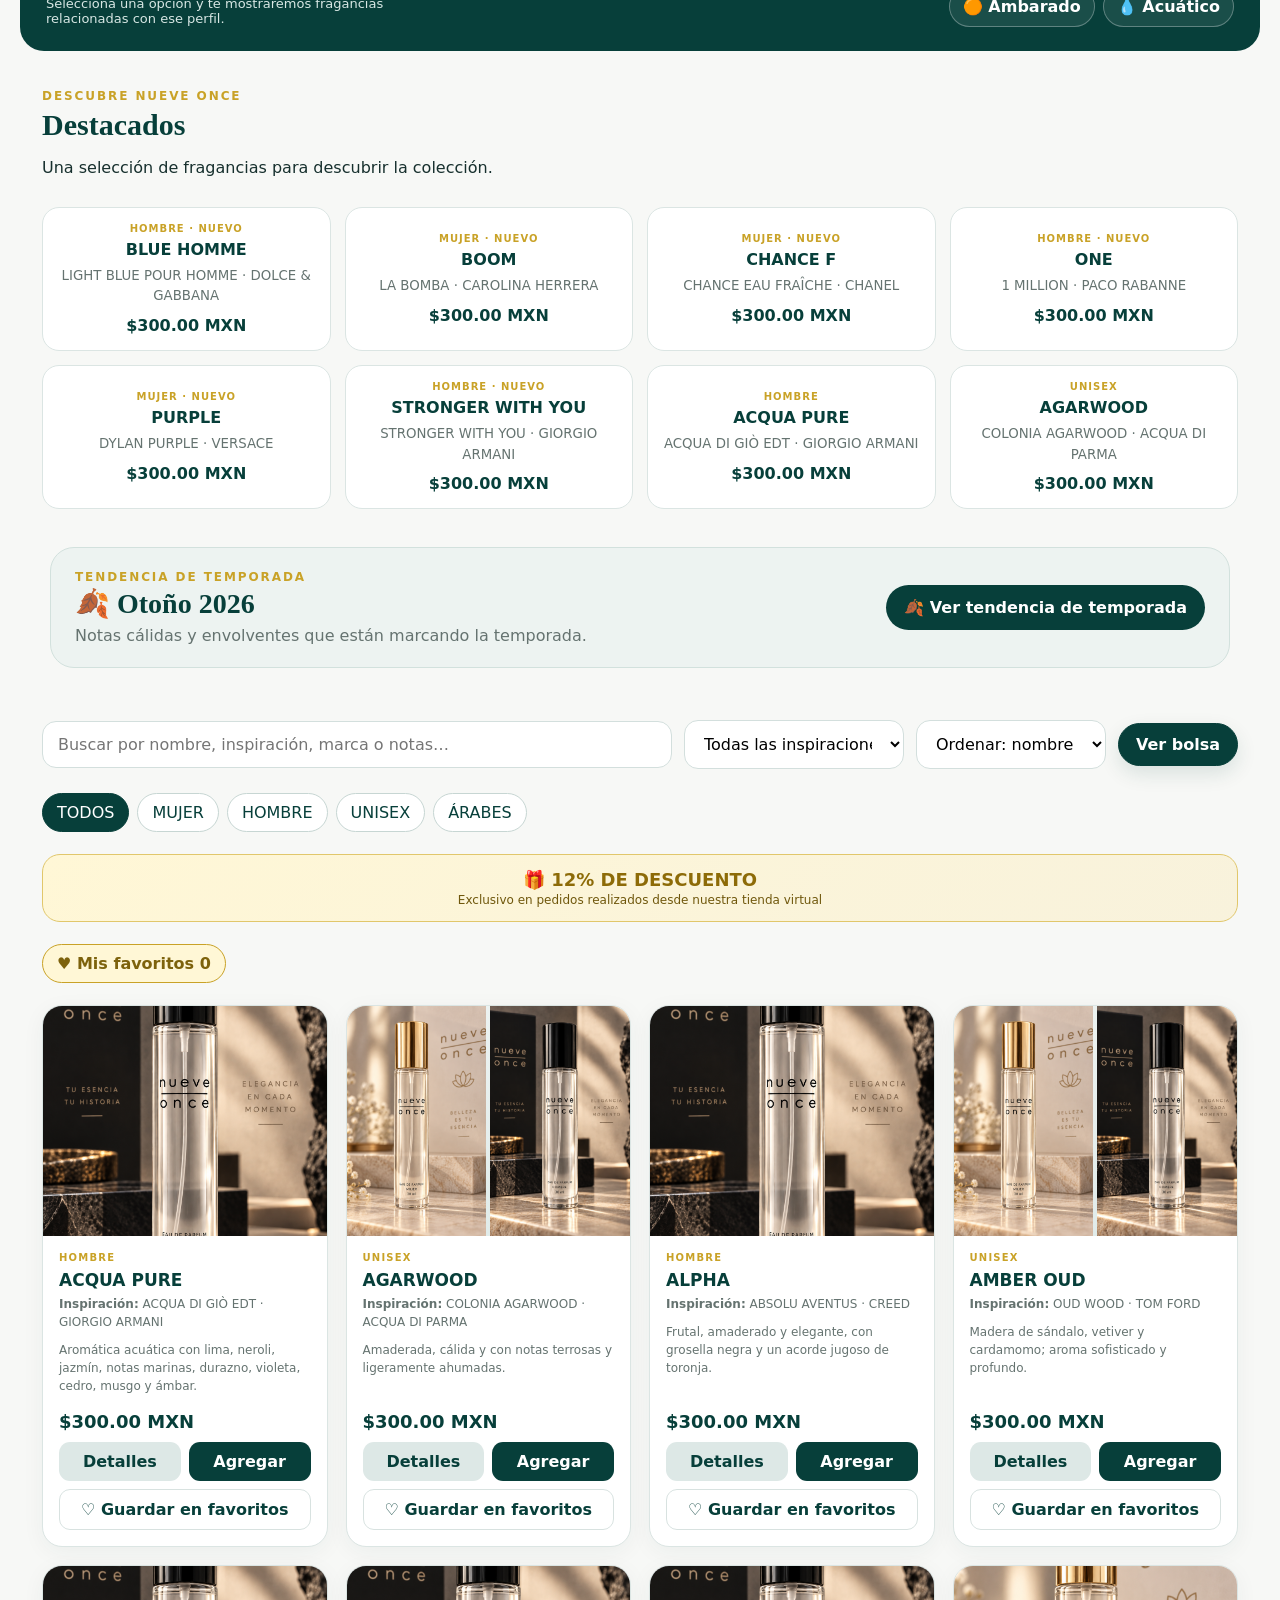
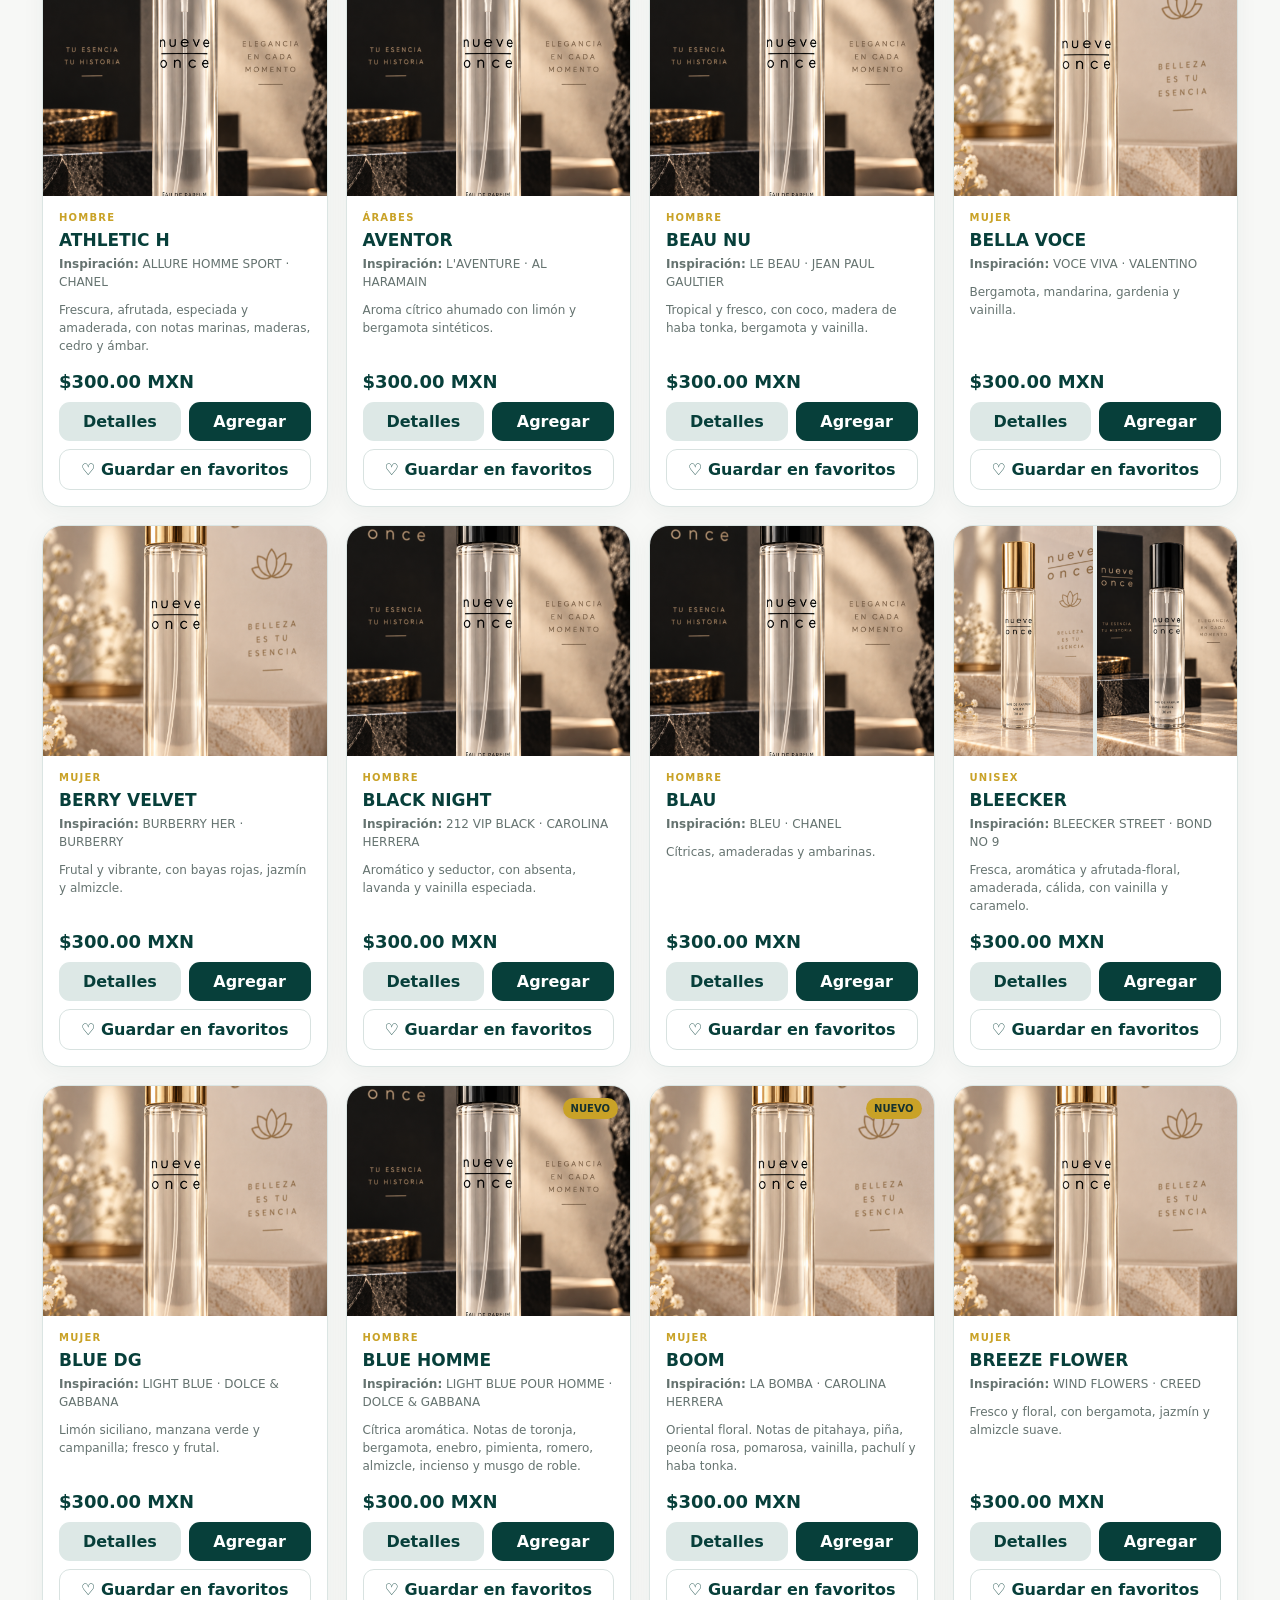
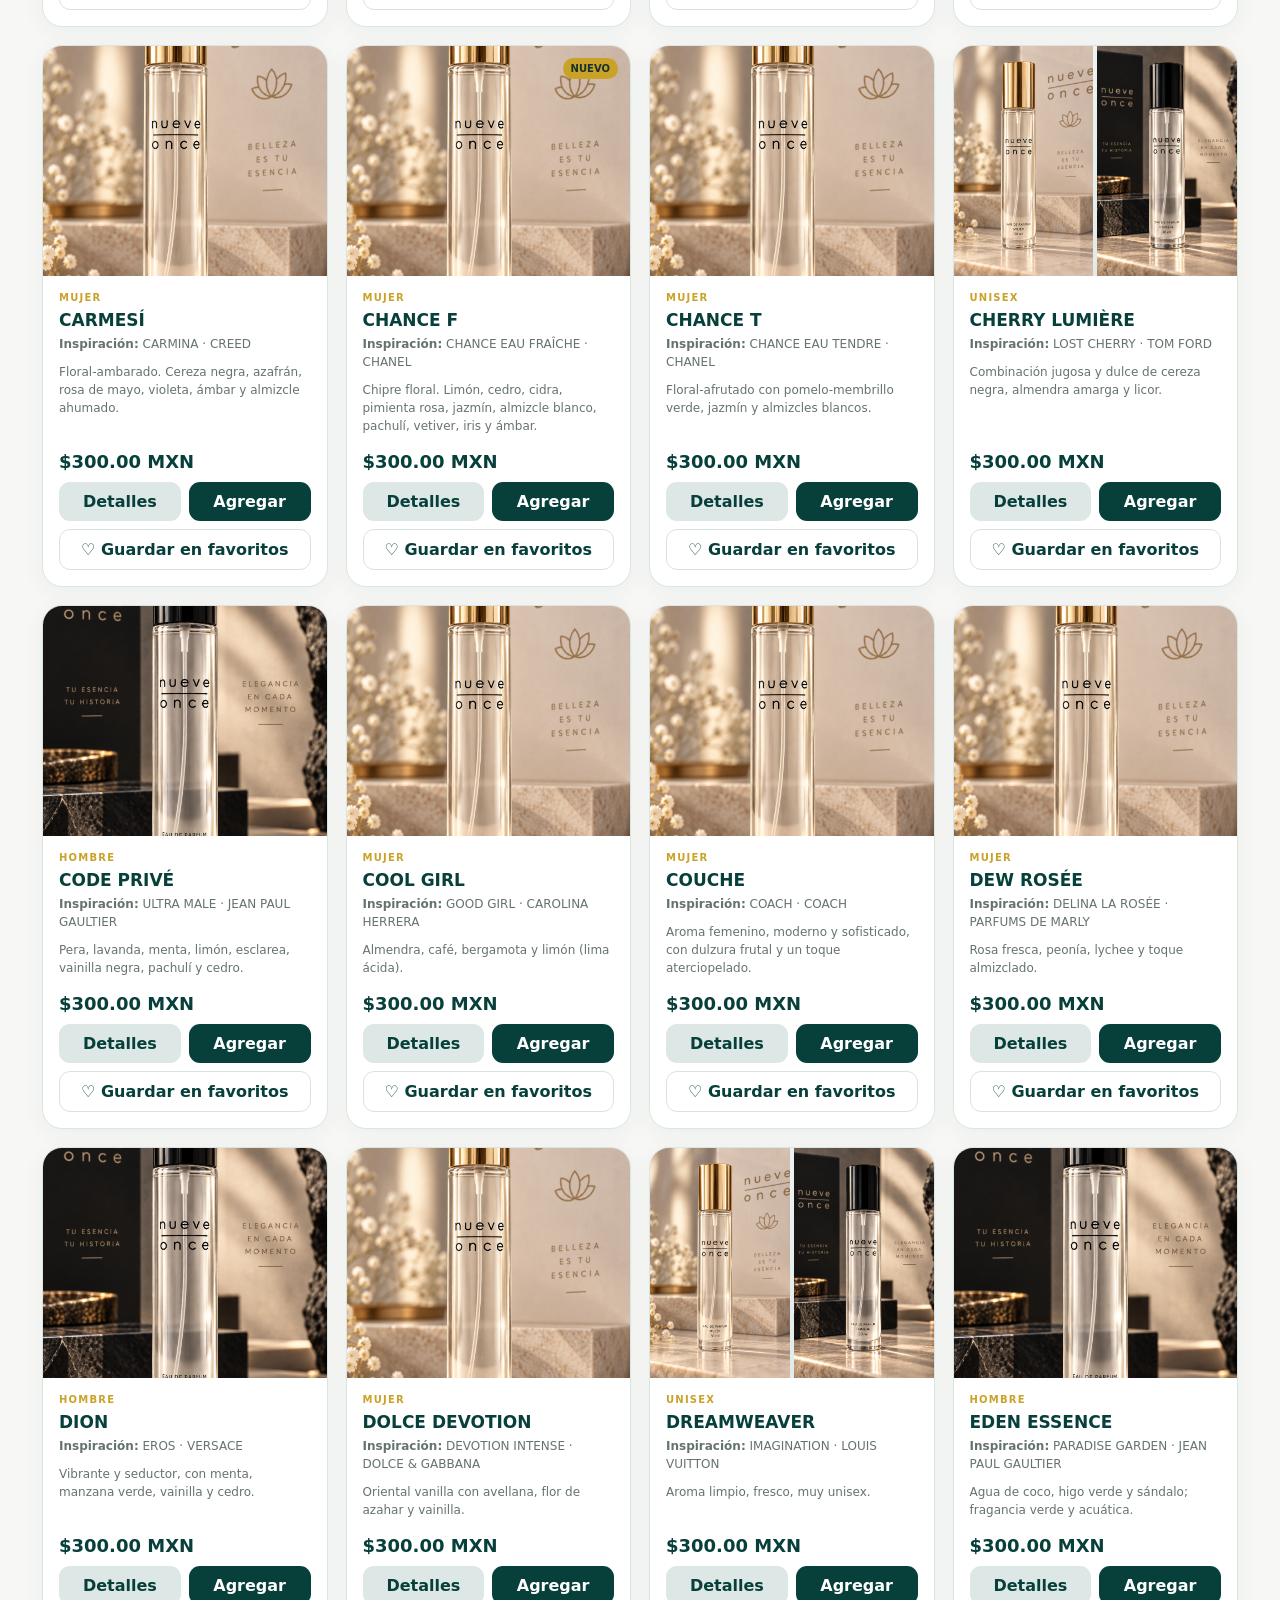
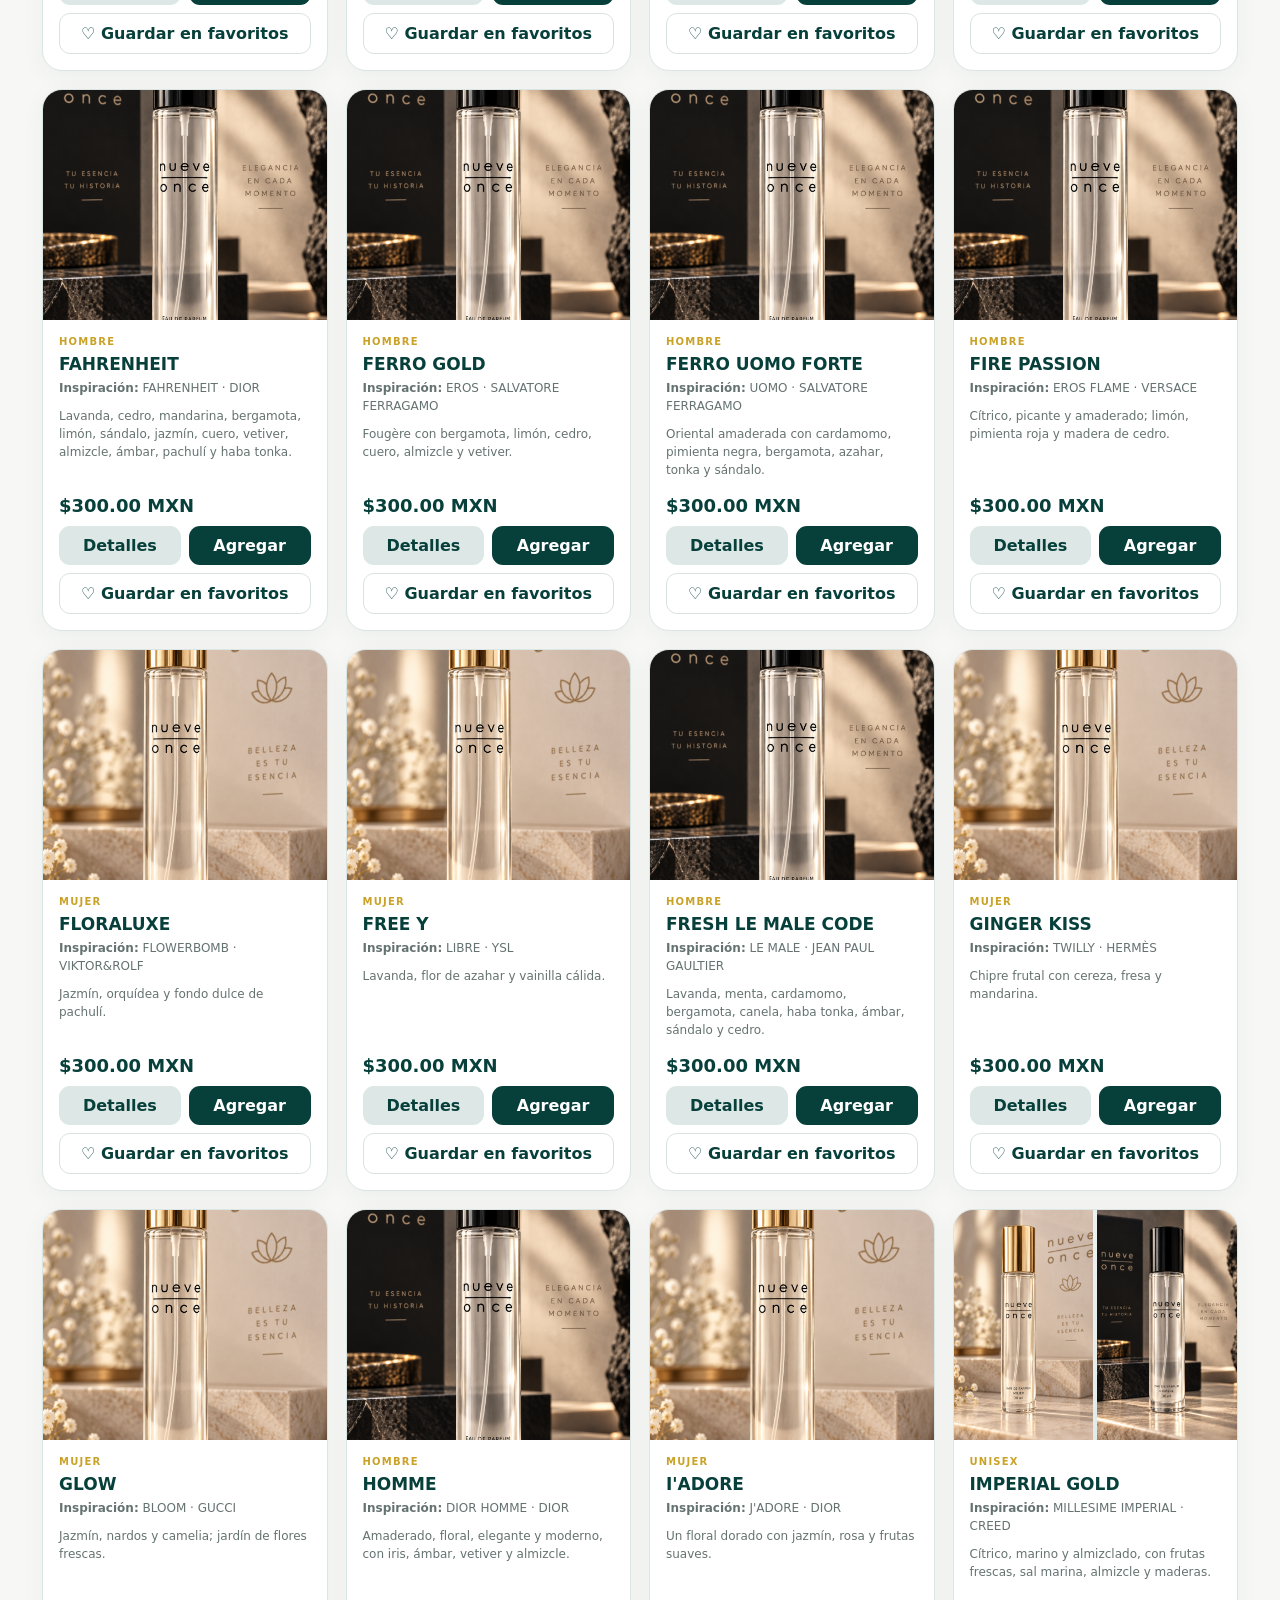
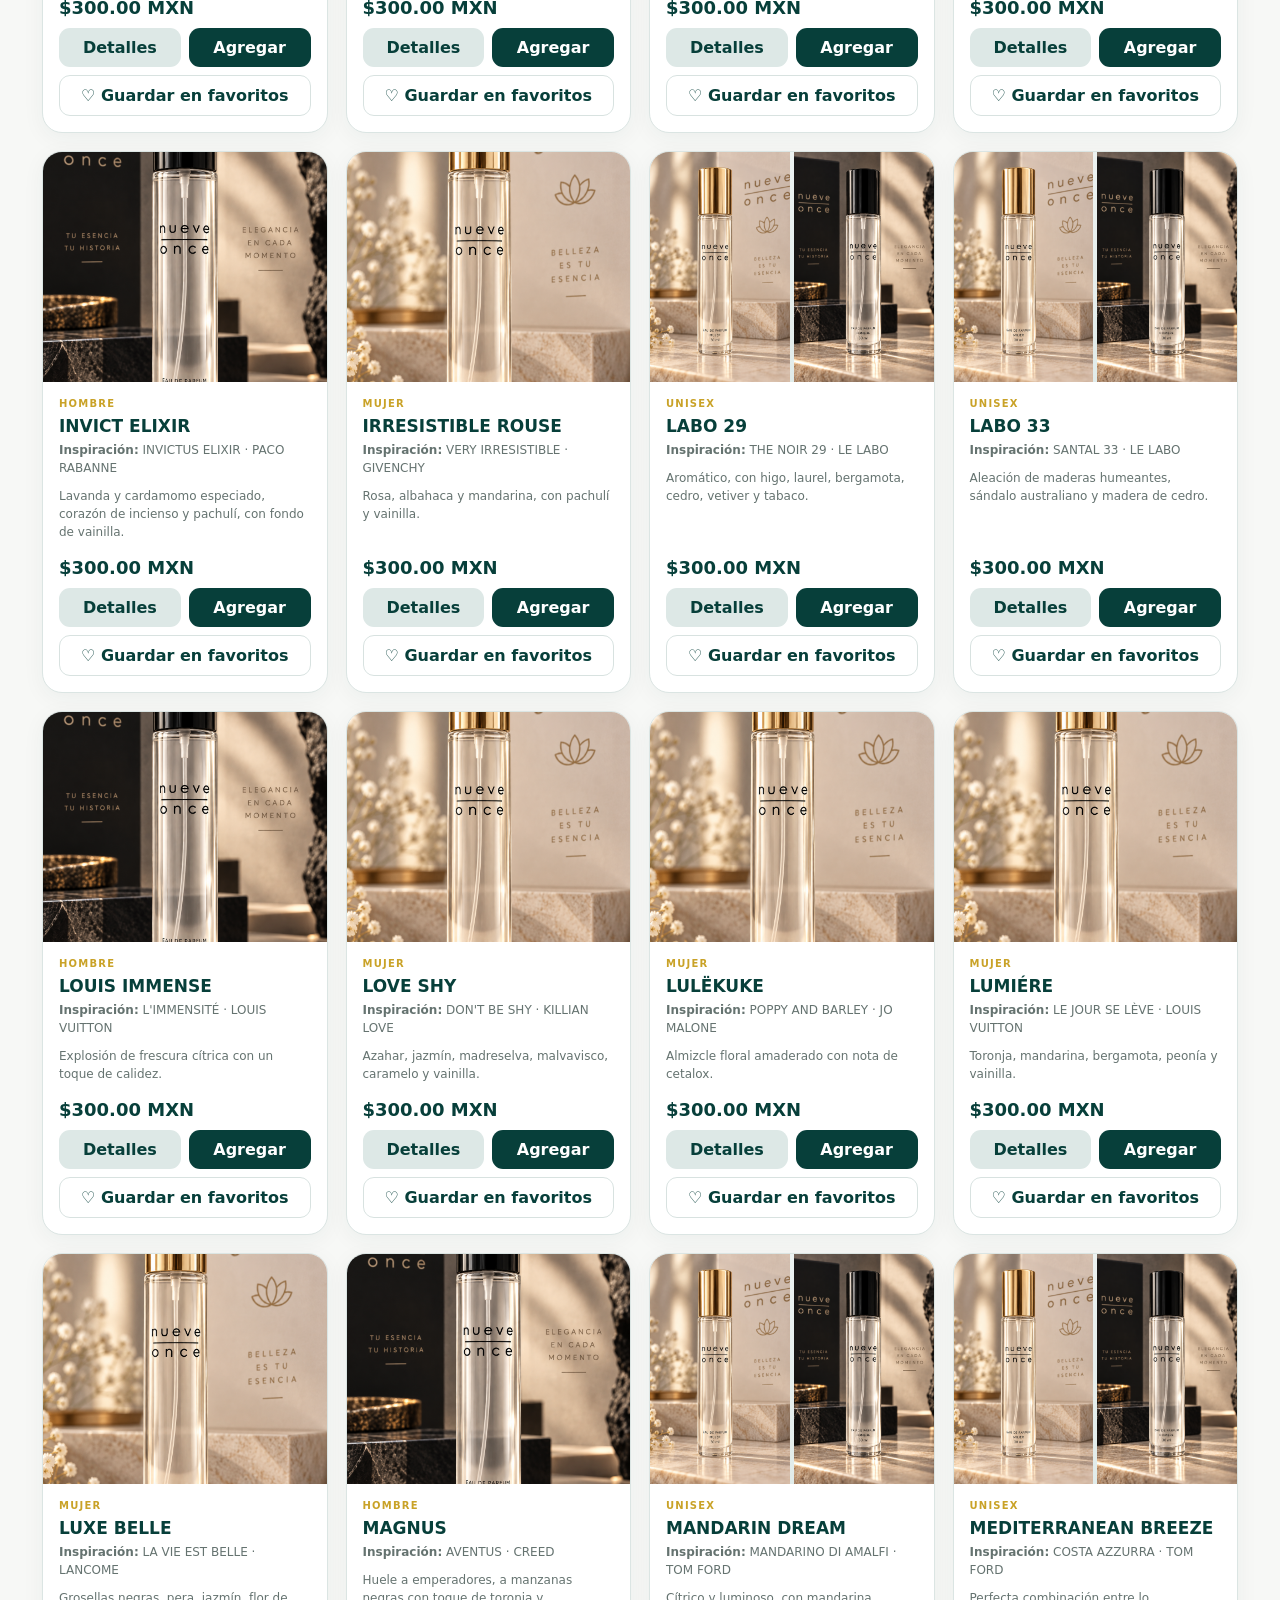
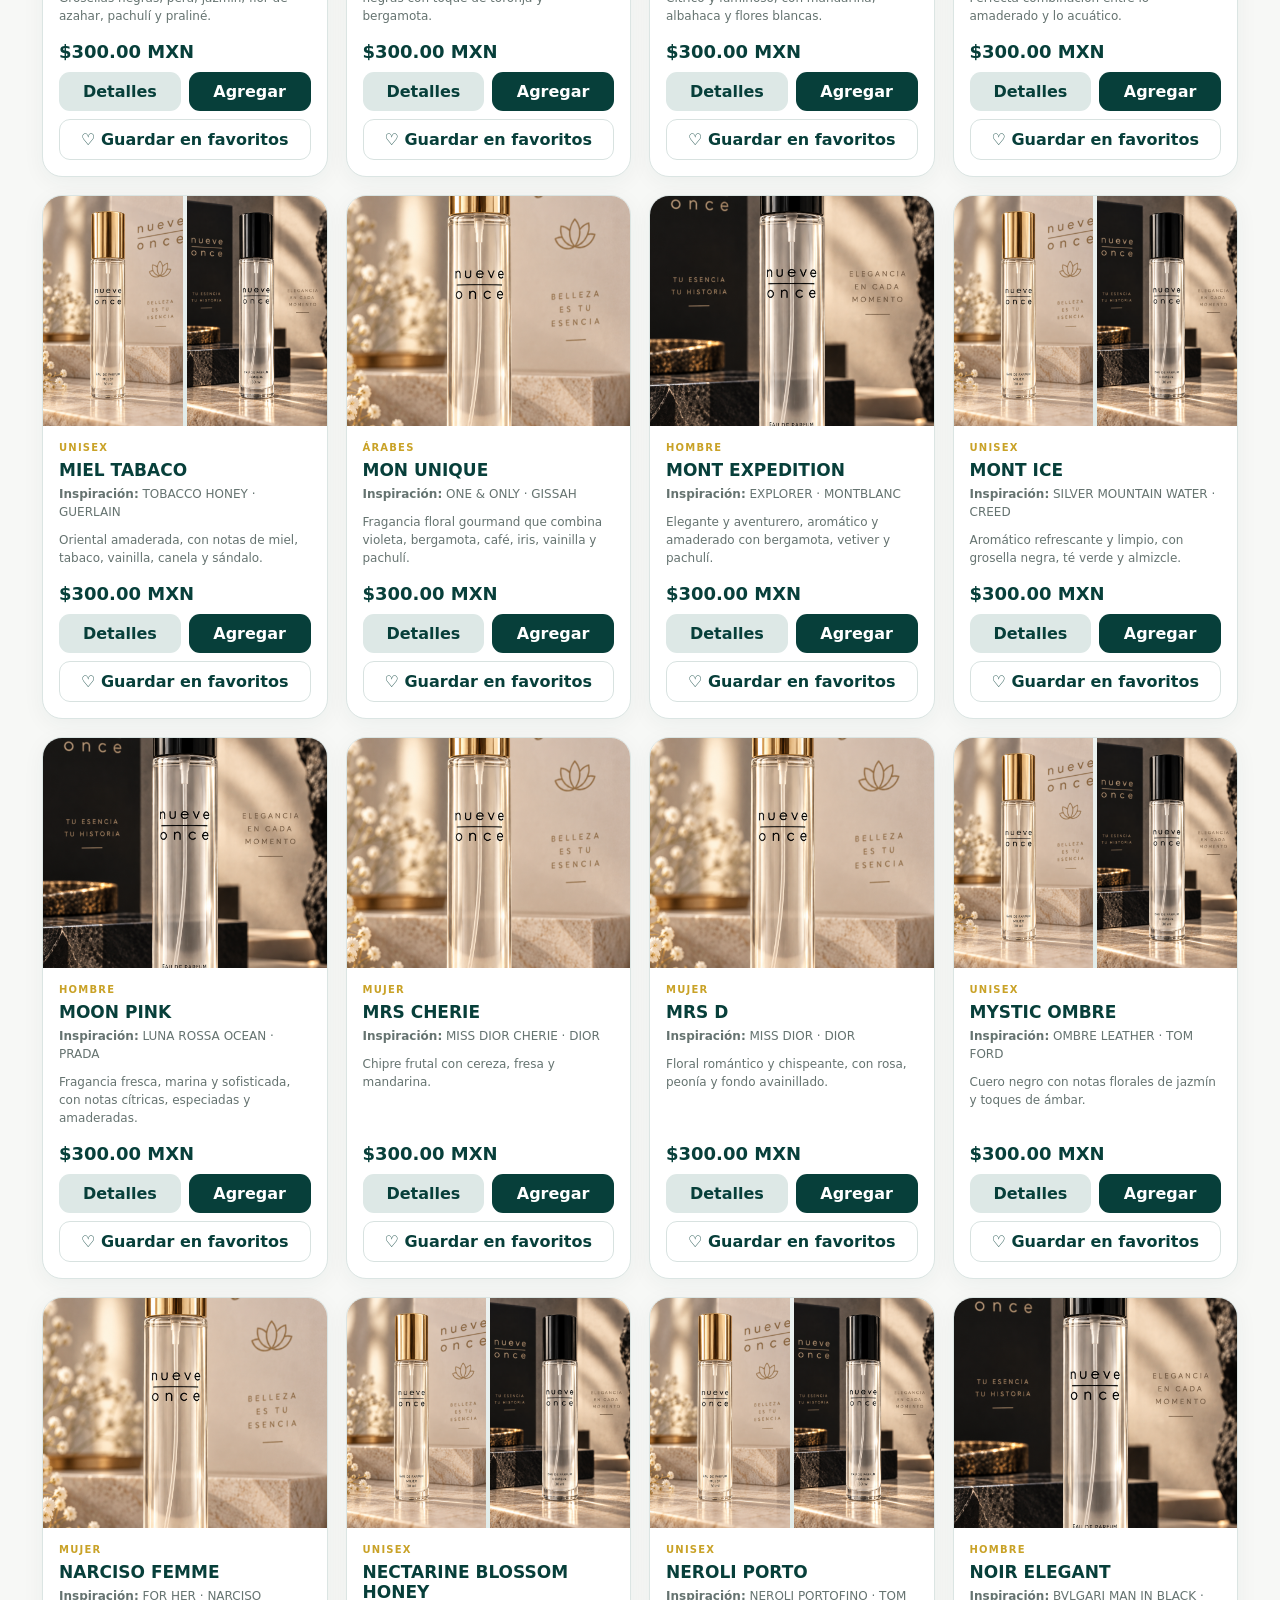
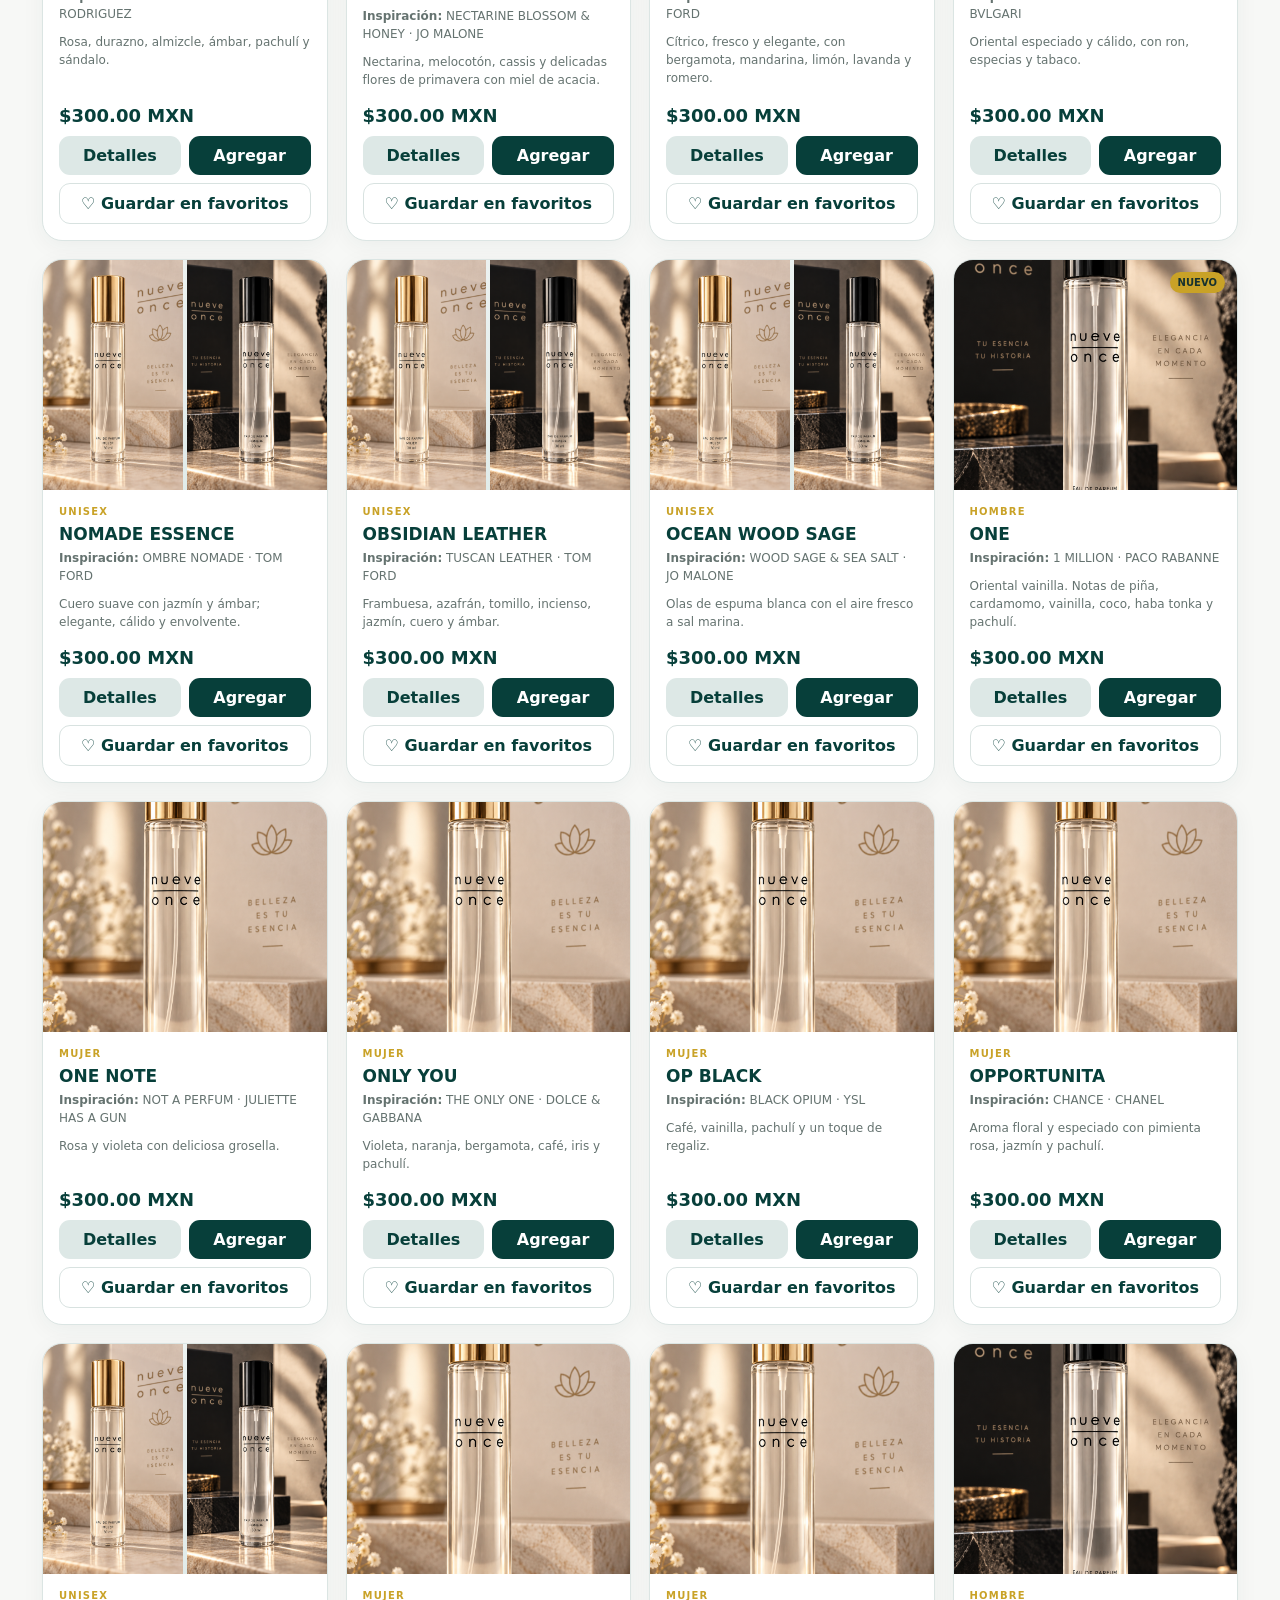
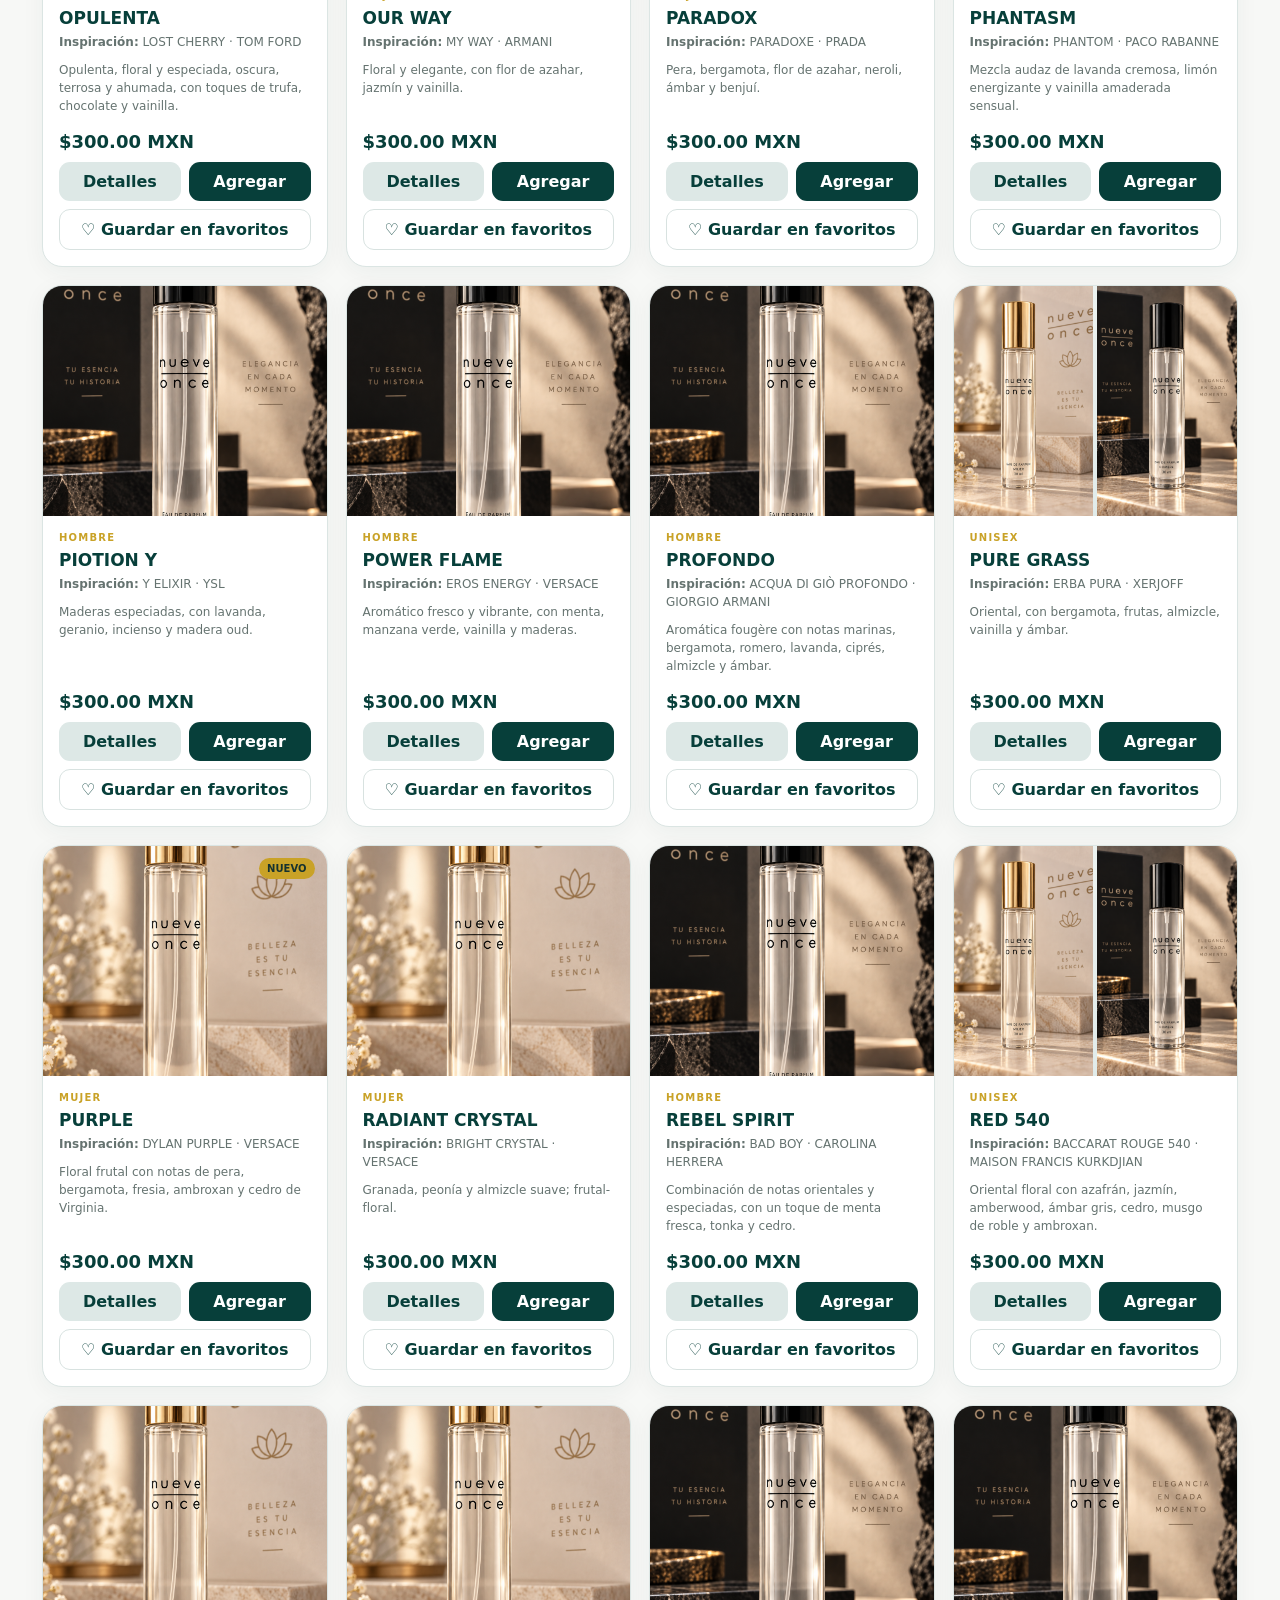
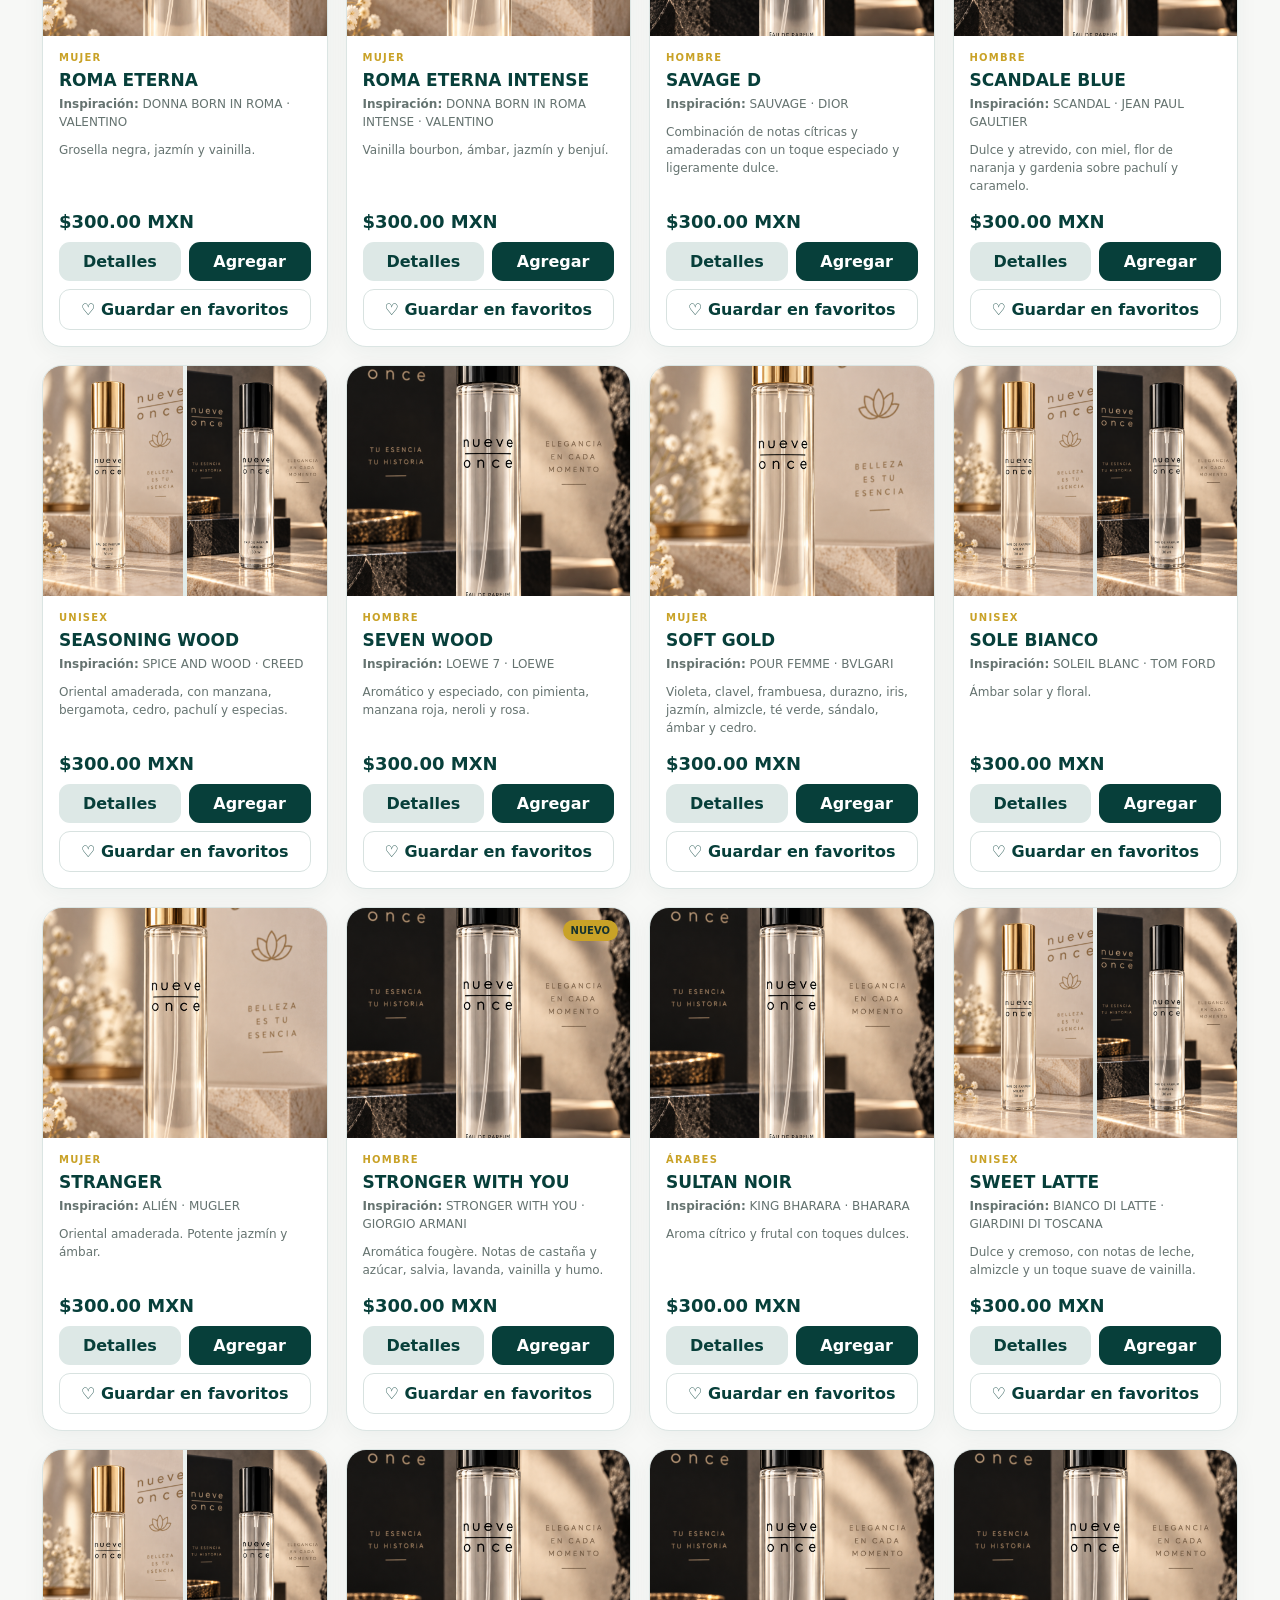
==== commit ec3e220c: "Agregar filtro de búsqueda por inspiración y sincronizar catálogo" ====
--- a/index.html
+++ b/index.html
@@ -13,7 +13,7 @@
 header{position:sticky;top:0;z-index:20;background:rgba(247,248,246,.96);backdrop-filter:blur(14px);border-bottom:1px solid #d6e1df}
 .nav{max-width:1180px;margin:auto;padding:18px 22px;display:flex;align-items:center;justify-content:space-between;gap:24px;position:relative;min-height:78px}.logo{position:static;transform:none;font-weight:800;color:var(--deep);font-size:46px;line-height:.8;letter-spacing:-.035em;text-align:center}.logo span{display:block;font-weight:500;font-size:13px;letter-spacing:.28em;margin-top:5px}.legal-mini{font-size:14px;line-height:1.35;color:#073f3a;text-align:center;max-width:430px;font-weight:800;margin:auto;transition:opacity .35s ease,visibility .35s ease}.legal-mini span{font-weight:600}.legal-mini.hidden{opacity:0;visibility:hidden;pointer-events:none}.logo span{font-weight:500;font-size:11px;letter-spacing:.22em}.navlinks{display:flex;gap:8px;flex-wrap:wrap;margin-left:auto}.navlinks button,.cartbtn{border:0;background:transparent;color:var(--deep);padding:9px 12px;border-radius:999px}.cartbtn{background:var(--deep);color:#fff;font-weight:700;font-size:16px;padding:11px 17px}
 .hero{max-width:1180px;margin:24px auto 0;padding:42px 22px 30px;display:grid;grid-template-columns:1.15fr .85fr;gap:30px;align-items:center}.kicker{color:var(--gold);font-weight:800;letter-spacing:.16em;font-size:12px}h1{font-family:Georgia,serif;color:var(--deep);font-size:clamp(42px,7vw,76px);line-height:.92;margin:12px 0 20px}.hero p{font-size:17px;line-height:1.6;color:#536360;max-width:620px}.hero-actions{display:flex;gap:10px;flex-wrap:wrap;margin:22px 0 16px}.hero-primary,.hero-secondary{border:0;border-radius:12px;padding:12px 16px;font-weight:800}.hero-primary{background:var(--deep);color:#fff}.hero-secondary{background:#fff;color:var(--deep);border:1px solid #c9d8d5}.hero-benefits{display:flex;gap:8px;flex-wrap:wrap}.hero-benefits span{font-size:12px;font-weight:800;color:#073f3a;background:#d3e4e1;border:1px solid #b8d0cb;border-radius:999px;padding:9px 12px}.quick-shop,.featured,.aroma-finder{max-width:1180px;margin:0 auto;padding:18px 22px 28px}.quick-head,.featured-head{display:flex;justify-content:space-between;align-items:end;gap:15px;margin-bottom:14px}.quick-shop h2,.featured h2,.aroma-finder h2{margin:5px 0;color:var(--deep);font-family:Georgia,serif;font-size:30px}.quick-all{border:0;background:transparent;color:var(--deep);font-weight:800;padding:8px}.category-cards{display:grid;grid-template-columns:repeat(4,1fr);gap:12px}.category-card{border:1px solid var(--line);background:#fff;border-radius:18px;padding:18px;text-align:left;min-height:135px;box-shadow:0 5px 18px rgba(7,63,58,.05);transition:.2s}.category-card:hover{transform:translateY(-2px);border-color:#b8ceca}.category-card span{display:block;font-size:25px;margin-bottom:10px}.category-card strong{display:block;color:var(--deep);font-size:18px}.category-card small{display:block;color:#657370;line-height:1.4;margin-top:4px}.aroma-finder{margin-top:6px;background:var(--deep);color:#fff;border-radius:22px;padding:24px 26px;display:flex;justify-content:space-between;align-items:center;gap:25px}.aroma-finder h2{color:#fff}.aroma-finder p{margin:6px 0 0;color:#d7e7e4;font-size:13px}.aroma-options{display:flex;gap:8px;flex-wrap:wrap;justify-content:flex-end}.aroma-options button{border:1px solid rgba(255,255,255,.3);background:rgba(255,255,255,.08);color:#fff;border-radius:999px;padding:10px 13px;font-weight:800}.featured-grid{display:grid;grid-template-columns:repeat(4,1fr);gap:14px}.featured-card{background:#fff;border:1px solid var(--line);border-radius:17px;padding:15px;cursor:pointer}.featured-card .mini{font-size:10px;color:var(--gold);font-weight:800;letter-spacing:.1em}.featured-card strong{display:block;color:var(--deep);font-size:16px;margin:6px 0}.featured-card small{color:#657370;line-height:1.4}.featured-card .mini-price{display:block;margin-top:10px;color:var(--deep);font-weight:800}.hero-art{min-height:420px;border-radius:32px;background:#e8efed;display:grid;grid-template-columns:1fr 1fr;gap:8px;padding:8px;box-shadow:0 14px 40px rgba(7,63,58,.1);position:relative;overflow:hidden}.hero-art img{width:100%;height:100%;min-height:404px;object-fit:cover;border-radius:25px}.hero-label{position:absolute;left:22px;bottom:22px;background:rgba(7,63,58,.9);color:#fff;padding:9px 13px;border-radius:999px;font-size:11px;font-weight:800;letter-spacing:.08em}
-.section{max-width:1180px;margin:auto;padding:18px 22px 50px}.toolbar{display:grid;grid-template-columns:1fr auto auto;gap:12px;align-items:center;margin:10px 0 24px}.search{background:#fff;border:1px solid #d3dfdd;border-radius:14px;padding:13px 15px;outline:none;width:100%}.filters{display:flex;gap:8px;flex-wrap:wrap;margin-bottom:22px}.filters button{border:1px solid #c7d6d3;background:#fff;color:var(--deep);border-radius:999px;padding:9px 14px}.filters button.active{background:var(--deep);color:#fff;border-color:var(--deep)}
+.section{max-width:1180px;margin:auto;padding:18px 22px 50px}.toolbar{display:grid;grid-template-columns:minmax(0,1fr) minmax(180px,220px) auto auto;gap:12px;align-items:center;margin:10px 0 24px}.search{background:#fff;border:1px solid #d3dfdd;border-radius:14px;padding:13px 15px;outline:none;width:100%}.filters{display:flex;gap:8px;flex-wrap:wrap;margin-bottom:22px}.filters button{border:1px solid #c7d6d3;background:#fff;color:var(--deep);border-radius:999px;padding:9px 14px}.filters button.active{background:var(--deep);color:#fff;border-color:var(--deep)}
 .grid{display:grid;grid-template-columns:repeat(4,1fr);gap:18px}.card{background:#fff;border:1px solid var(--line);border-radius:20px;overflow:hidden;box-shadow:0 5px 22px rgba(7,63,58,.05);display:flex;flex-direction:column}.product-visual{height:230px;background:linear-gradient(145deg,#f1f5f4,#dce9e7);display:flex;align-items:center;justify-content:center;position:relative;overflow:hidden}.product-visual img{width:100%;height:100%;object-fit:cover;display:block}.dual-image{display:grid!important;grid-template-columns:1fr 1fr;gap:4px}.new{position:absolute;top:12px;right:12px;background:var(--gold);color:#16322f;padding:5px 8px;border-radius:999px;font-size:10px;font-weight:800;z-index:2}.cardbody{padding:16px;display:flex;flex-direction:column;flex:1}.cat{font-size:10px;letter-spacing:.12em;color:var(--gold);font-weight:800}.card h3{margin:7px 0 5px;color:var(--deep);font-size:17px}.insp,.notes{font-size:12px;color:#657370;line-height:1.5}.notes{margin:10px 0 16px}.price{font-size:18px;font-weight:800;color:var(--deep);margin-top:auto;margin-bottom:10px}.actions{display:grid;grid-template-columns:1fr 1fr;gap:8px}.actions button{border:0;border-radius:11px;padding:10px;font-weight:700}.details{background:var(--soft);color:var(--deep)}.add{background:var(--deep);color:#fff}.fav{background:#fff;border:1px solid #d8e2e0!important;color:var(--deep);grid-column:1/-1}.fav.active{background:#fff7d6;color:#9b7410;border-color:#e1c76b!important}.favorites-filter{border:1px solid #c9a227;background:#fff7d6;color:#7d620c;border-radius:999px;padding:9px 14px;font-weight:800;margin:0 0 22px}.favorites-filter.active{background:#c9a227;color:#16322f}.promo{margin:0 0 22px;background:linear-gradient(135deg,#fff7d6,#f8f2dc);border:1px solid #e1c76b;border-radius:18px;padding:14px 18px;color:#6f570c;text-align:center}.promo strong{display:block;color:#8d6b08;font-size:18px}.promo span{display:block;margin-top:3px;font-size:12px}
 footer{background:var(--deep);color:#dce9e7;padding:44px 22px}.foot{max-width:1180px;margin:auto;display:flex;justify-content:space-between;gap:30px;flex-wrap:wrap}footer strong{color:#fff}
 .overlay{position:fixed;inset:0;background:rgba(0,0,0,.45);z-index:40;display:none}.overlay.open{display:block}.cart{position:fixed;right:0;top:0;height:100%;width:min(430px,100%);background:#fff;z-index:50;transform:translateX(100%);transition:.25s;display:flex;flex-direction:column}.cart.open{transform:translateX(0)}.carthead{padding:20px;border-bottom:1px solid #ddd;display:flex;justify-content:space-between;align-items:center}.cartitems{padding:16px;overflow:auto;flex:1}.cartrow{padding:12px 0;border-bottom:1px solid #e7eceb;display:grid;grid-template-columns:1fr auto;gap:12px}.qty{display:flex;align-items:center;gap:6px;margin-top:8px}.qty button{border:1px solid #ccd9d7;background:#f5f8f7;border-radius:8px;width:30px;height:30px}.remove{border:0;background:transparent;color:#8a3b3b;font-size:12px}.cartfoot{padding:16px;border-top:1px solid #ddd}.checkout{width:100%;border:0;border-radius:13px;padding:13px;background:var(--deep);color:#fff;font-weight:800}
@@ -563,7 +563,7 @@
 <section class="season-filter"><div><div class="kicker">TENDENCIA DE TEMPORADA</div><h2>🍂 Otoño 2026</h2><p>Notas cálidas y envolventes que están marcando la temporada.</p></div><button type="button" class="season-btn" id="seasonTrend">🍂 Ver tendencia de temporada</button></section>
 
 <section class="section" id="catalogo">
-<div class="toolbar"><input id="search" class="search" placeholder="Buscar por nombre, inspiración, marca o notas…" autocomplete="off"><select id="sort" class="search"><option value="name">Ordenar: nombre</option><option value="new">Nuevos primero</option><option value="brand">Marca</option></select><button type="button" class="cartbtn" id="openCartToolbar">Ver bolsa</button></div>
+<div class="toolbar"><input id="search" class="search" placeholder="Buscar por nombre, inspiración, marca o notas…" autocomplete="off"><select id="inspirationFilter" class="search" aria-label="Filtrar por inspiración"><option value="">Todas las inspiraciones</option></select><select id="sort" class="search"><option value="name">Ordenar: nombre</option><option value="new">Nuevos primero</option><option value="brand">Marca</option></select><button type="button" class="cartbtn" id="openCartToolbar">Ver bolsa</button></div>
 <div class="filters" id="filters"></div><div class="promo"><strong>🎁 12% DE DESCUENTO</strong><span>Exclusivo en pedidos realizados desde nuestra tienda virtual</span></div><button type="button" class="favorites-filter" id="favoritesToggle" aria-pressed="false">♥ Mis favoritos <span id="favoritesCount">0</span></button><div class="grid" id="grid"></div>
 </section></main>
 
@@ -580,7 +580,7 @@
 <div class="modalbox"><button type="button" class="close" id="closeModal" aria-label="Cerrar detalle">×</button><div class="modalcontent" id="modalcontent"></div></div>
 </div>
 
-<script type="application/json" id="productData">[{"category":"MUJER","name":"OUR WAY","inspiration":"MY WAY","brand":"ARMANI","notes":"Floral y elegante, con flor de azahar, jazmín y vainilla.","new":false},{"category":"MUJER","name":"COOL GIRL","inspiration":"GOOD GIRL","brand":"CAROLINA HERRERA","notes":"Almendra, café, bergamota y limón (lima ácida).","new":false},{"category":"MUJER","name":"OPPORTUNITA","inspiration":"CHANCE","brand":"CHANEL","notes":"Aroma floral y especiado con pimienta rosa, jazmín y pachulí.","new":false},{"category":"MUJER","name":"CHANCE T","inspiration":"CHANCE EAU TENDRE","brand":"CHANEL","notes":"Floral-afrutado con pomelo-membrillo verde, jazmín y almizcles blancos.","new":false},{"category":"MUJER","name":"VICTORIA","inspiration":"AVENTUS FOR HER","brand":"CREED","notes":"Familia chipre frutal, bergamota, pachulí, sándalo, grosella y durazno.","new":false},{"category":"MUJER","name":"BERRY VELVET","inspiration":"BURBERRY HER","brand":"BURBERRY","notes":"Frutal y vibrante, con bayas rojas, jazmín y almizcle.","new":false},{"category":"MUJER","name":"SOFT GOLD","inspiration":"POUR FEMME","brand":"BVLGARI","notes":"Violeta, clavel, frambuesa, durazno, iris, jazmín, almizcle, té verde, sándalo, ámbar y cedro.","new":true},{"category":"MUJER","name":"CARMESÍ","inspiration":"CARMINA","brand":"CREED","notes":"Floral-ambarado. Cereza negra, azafrán, rosa de mayo, violeta, ámbar y almizcle ahumado.","new":false},{"category":"MUJER","name":"BREEZE FLOWER","inspiration":"WIND FLOWERS","brand":"CREED","notes":"Fresco y floral, con bergamota, jazmín y almizcle suave.","new":false},{"category":"MUJER","name":"COUCHE","inspiration":"COACH","brand":"COACH","notes":"Aroma femenino, moderno y sofisticado, con dulzura frutal y un toque aterciopelado.","new":false},{"category":"MUJER","name":"I'ADORE","inspiration":"J'ADORE","brand":"DIOR","notes":"Un floral dorado con jazmín, rosa y frutas suaves.","new":false},{"category":"MUJER","name":"MRS D","inspiration":"MISS DIOR","brand":"DIOR","notes":"Floral romántico y chispeante, con rosa, peonía y fondo avainillado.","new":false},{"category":"MUJER","name":"MRS CHERIE","inspiration":"MISS DIOR CHERIE","brand":"DIOR","notes":"Chipre frutal con cereza, fresa y mandarina.","new":false},{"category":"MUJER","name":"DOLCE DEVOTION","inspiration":"DEVOTION INTENSE","brand":"DOLCE & GABBANA","notes":"Oriental vanilla con avellana, flor de azahar y vainilla.","new":true},{"category":"MUJER","name":"GLOW","inspiration":"BLOOM","brand":"GUCCI","notes":"Jazmín, nardos y camelia; jardín de flores frescas.","new":false},{"category":"MUJER","name":"GINGER KISS","inspiration":"TWILLY","brand":"HERMÈS","notes":"Chipre frutal con cereza, fresa y mandarina.","new":false},{"category":"MUJER","name":"IRRESISTIBLE ROUSE","inspiration":"VERY IRRESISTIBLE","brand":"GIVENCHY","notes":"Rosa, albahaca y mandarina, con pachulí y vainilla.","new":false},{"category":"MUJER","name":"LULËKUKE","inspiration":"POPPY AND BARLEY","brand":"JO MALONE","notes":"Almizcle floral amaderado con nota de cetalox.","new":false},{"category":"MUJER","name":"ONE NOTE","inspiration":"NOT A PERFUM","brand":"JULIETTE HAS A GUN","notes":"Rosa y violeta con deliciosa grosella.","new":true},{"category":"MUJER","name":"ONLY YOU","inspiration":"THE ONLY ONE","brand":"DOLCE & GABBANA","notes":"Violeta, naranja, bergamota, café, iris y pachulí.","new":false},{"category":"MUJER","name":"BLUE DG","inspiration":"LIGHT BLUE","brand":"DOLCE & GABBANA","notes":"Limón siciliano, manzana verde y campanilla; fresco y frutal.","new":false},{"category":"MUJER","name":"STRANGER","inspiration":"ALIÉN","brand":"MUGLER","notes":"Oriental amaderada. Potente jazmín y ámbar.","new":false},{"category":"MUJER","name":"DEW ROSÉE","inspiration":"DELINA LA ROSÉE","brand":"PARFUMS DE MARLY","notes":"Rosa fresca, peonía, lychee y toque almizclado.","new":false},{"category":"MUJER","name":"VELAYA","inspiration":"VALAYA","brand":"PARFUMS DE MARLY","notes":"Rosa, jazmín y peonía con almizcle y vainilla.","new":false},{"category":"MUJER","name":"LUMIÉRE","inspiration":"LE JOUR SE LÈVE","brand":"LOUIS VUITTON","notes":"Toronja, mandarina, bergamota, peonía y vainilla.","new":false},{"category":"MUJER","name":"LUXE BELLE","inspiration":"LA VIE EST BELLE","brand":"LANCOME","notes":"Grosellas negras, pera, jazmín, flor de azahar, pachulí y praliné.","new":false},{"category":"MUJER","name":"NARCISO FEMME","inspiration":"FOR HER","brand":"NARCISO RODRIGUEZ","notes":"Rosa, durazno, almizcle, ámbar, pachulí y sándalo.","new":true},{"category":"MUJER","name":"LOVE SHY","inspiration":"DON'T BE SHY","brand":"KILLIAN LOVE","notes":"Azahar, jazmín, madreselva, malvavisco, caramelo y vainilla.","new":false},{"category":"MUJER","name":"PARADOX","inspiration":"PARADOXE","brand":"PRADA","notes":"Pera, bergamota, flor de azahar, neroli, ámbar y benjuí.","new":true},{"category":"MUJER","name":"ROMA ETERNA","inspiration":"DONNA BORN IN ROMA","brand":"VALENTINO","notes":"Grosella negra, jazmín y vainilla.","new":false},{"category":"MUJER","name":"ROMA ETERNA INTENSE","inspiration":"DONNA BORN IN ROMA INTENSE","brand":"VALENTINO","notes":"Vainilla bourbon, ámbar, jazmín y benjuí.","new":true},{"category":"MUJER","name":"BELLA VOCE","inspiration":"VOCE VIVA","brand":"VALENTINO","notes":"Bergamota, mandarina, gardenia y vainilla.","new":false},{"category":"MUJER","name":"RADIANT CRYSTAL","inspiration":"BRIGHT CRYSTAL","brand":"VERSACE","notes":"Granada, peonía y almizcle suave; frutal-floral.","new":false},{"category":"MUJER","name":"FLORALUXE","inspiration":"FLOWERBOMB","brand":"VIKTOR&ROLF","notes":"Jazmín, orquídea y fondo dulce de pachulí.","new":false},{"category":"MUJER","name":"OP BLACK","inspiration":"BLACK OPIUM","brand":"YSL","notes":"Café, vainilla, pachulí y un toque de regaliz.","new":false},{"category":"MUJER","name":"FREE Y","inspiration":"LIBRE","brand":"YSL","notes":"Lavanda, flor de azahar y vainilla cálida.","new":false},{"category":"MUJER","name":"YOUR PARIS","inspiration":"MON PARIS","brand":"YSL","notes":"Fresa, jazmín y pachulí; dulce y apasionado.","new":false},{"category":"HOMBRE","name":"UOMO ROMA INTENSE","inspiration":"UOMO BORN IN ROMA INTENSE","brand":"VALENTINO","notes":"Oriental con notas de vainilla, lavanda y vetiver.","new":true},{"category":"HOMBRE","name":"UOMO ROMA BLACK","inspiration":"UOMO BORN IN ROMA","brand":"VALENTINO","notes":"Amaderado, mineral y especiado, con madera ahumada y cuero, salvia y sal marina.","new":false},{"category":"HOMBRE","name":"POWER FLAME","inspiration":"EROS ENERGY","brand":"VERSACE","notes":"Aromático fresco y vibrante, con menta, manzana verde, vainilla y maderas.","new":false},{"category":"HOMBRE","name":"FIRE PASSION","inspiration":"EROS FLAME","brand":"VERSACE","notes":"Cítrico, picante y amaderado; limón, pimienta roja y madera de cedro.","new":false},{"category":"HOMBRE","name":"DION","inspiration":"EROS","brand":"VERSACE","notes":"Vibrante y seductor, con menta, manzana verde, vainilla y cedro.","new":false},{"category":"HOMBRE","name":"PIOTION Y","inspiration":"Y ELIXIR","brand":"YSL","notes":"Maderas especiadas, con lavanda, geranio, incienso y madera oud.","new":false},{"category":"HOMBRE","name":"YEI","inspiration":"Y","brand":"YSL","notes":"Aromática fougère, con manzana, jengibre, bergamota, geranio, amberwood, cedro y vetiver.","new":false},{"category":"HOMBRE","name":"PHANTASM","inspiration":"PHANTOM","brand":"PACO RABANNE","notes":"Mezcla audaz de lavanda cremosa, limón energizante y vainilla amaderada sensual.","new":false},{"category":"HOMBRE","name":"INVICT ELIXIR","inspiration":"INVICTUS ELIXIR","brand":"PACO RABANNE","notes":"Lavanda y cardamomo especiado, corazón de incienso y pachulí, con fondo de vainilla.","new":false},{"category":"HOMBRE","name":"VICTORY","inspiration":"INVICTUS","brand":"PACO RABANNE","notes":"Fondo vibrante de ámbar gris, pachulí, guayaco y musgo de roble.","new":false},{"category":"HOMBRE","name":"MOON PINK","inspiration":"LUNA ROSSA OCEAN","brand":"PRADA","notes":"Fragancia fresca, marina y sofisticada, con notas cítricas, especiadas y amaderadas.","new":false},{"category":"HOMBRE","name":"FERRO GOLD","inspiration":"EROS","brand":"SALVATORE FERRAGAMO","notes":"Fougère con bergamota, limón, cedro, cuero, almizcle y vetiver.","new":false},{"category":"HOMBRE","name":"FERRO UOMO FORTE","inspiration":"UOMO","brand":"SALVATORE FERRAGAMO","notes":"Oriental amaderada con cardamomo, pimienta negra, bergamota, azahar, tonka y sándalo.","new":false},{"category":"HOMBRE","name":"UOMO GOLD","inspiration":"UOMO","brand":"VALENTINO","notes":"Frescura masculina con mirra y bergamota, combinadas con café tostado, chocolate, avellana y cuero.","new":false},{"category":"HOMBRE","name":"FRESH LE MALE CODE","inspiration":"LE MALE","brand":"JEAN PAUL GAULTIER","notes":"Lavanda, menta, cardamomo, bergamota, canela, haba tonka, ámbar, sándalo y cedro.","new":true},{"category":"HOMBRE","name":"EDEN ESSENCE","inspiration":"PARADISE GARDEN","brand":"JEAN PAUL GAULTIER","notes":"Agua de coco, higo verde y sándalo; fragancia verde y acuática.","new":false},{"category":"HOMBRE","name":"SCANDALE BLUE","inspiration":"SCANDAL","brand":"JEAN PAUL GAULTIER","notes":"Dulce y atrevido, con miel, flor de naranja y gardenia sobre pachulí y caramelo.","new":false},{"category":"HOMBRE","name":"CODE PRIVÉ","inspiration":"ULTRA MALE","brand":"JEAN PAUL GAULTIER","notes":"Pera, lavanda, menta, limón, esclarea, vainilla negra, pachulí y cedro.","new":true},{"category":"HOMBRE","name":"SEVEN WOOD","inspiration":"LOEWE 7","brand":"LOEWE","notes":"Aromático y especiado, con pimienta, manzana roja, neroli y rosa.","new":false},{"category":"HOMBRE","name":"LOUIS IMMENSE","inspiration":"L'IMMENSITÉ","brand":"LOUIS VUITTON","notes":"Explosión de frescura cítrica con un toque de calidez.","new":false},{"category":"HOMBRE","name":"MONT EXPEDITION","inspiration":"EXPLORER","brand":"MONTBLANC","notes":"Elegante y aventurero, aromático y amaderado con bergamota, vetiver y pachulí.","new":false},{"category":"HOMBRE","name":"HOMME","inspiration":"DIOR HOMME","brand":"DIOR","notes":"Amaderado, floral, elegante y moderno, con iris, ámbar, vetiver y almizcle.","new":false},{"category":"HOMBRE","name":"FAHRENHEIT","inspiration":"FAHRENHEIT","brand":"DIOR","notes":"Lavanda, cedro, mandarina, bergamota, limón, sándalo, jazmín, cuero, vetiver, almizcle, ámbar, pachulí y haba tonka.","new":true},{"category":"HOMBRE","name":"SAVAGE D","inspiration":"SAUVAGE","brand":"DIOR","notes":"Combinación de notas cítricas y amaderadas con un toque especiado y ligeramente dulce.","new":false},{"category":"HOMBRE","name":"ACQUA PURE","inspiration":"ACQUA DI GIÒ EDT","brand":"GIORGIO ARMANI","notes":"Aromática acuática con lima, neroli, jazmín, notas marinas, durazno, violeta, cedro, musgo y ámbar.","new":false},{"category":"HOMBRE","name":"PROFONDO","inspiration":"ACQUA DI GIÒ PROFONDO","brand":"GIORGIO ARMANI","notes":"Aromática fougère con notas marinas, bergamota, romero, lavanda, ciprés, almizcle y ámbar.","new":false},{"category":"HOMBRE","name":"TERRA DE BRUME","inspiration":"TERRE D'HERMÈS","brand":"HERMÈS","notes":"Amaderado y cítrico, con naranja, vetiver y un fondo mineral.","new":false},{"category":"HOMBRE","name":"BEAU NU","inspiration":"LE BEAU","brand":"JEAN PAUL GAULTIER","notes":"Tropical y fresco, con coco, madera de haba tonka, bergamota y vainilla.","new":false},{"category":"HOMBRE","name":"NOIR ELEGANT","inspiration":"BVLGARI MAN IN BLACK","brand":"BVLGARI","notes":"Oriental especiado y cálido, con ron, especias y tabaco.","new":false},{"category":"HOMBRE","name":"BLACK NIGHT","inspiration":"212 VIP BLACK","brand":"CAROLINA HERRERA","notes":"Aromático y seductor, con absenta, lavanda y vainilla especiada.","new":false},{"category":"HOMBRE","name":"REBEL SPIRIT","inspiration":"BAD BOY","brand":"CAROLINA HERRERA","notes":"Combinación de notas orientales y especiadas, con un toque de menta fresca, tonka y cedro.","new":false},{"category":"HOMBRE","name":"ATHLETIC H","inspiration":"ALLURE HOMME SPORT","brand":"CHANEL","notes":"Frescura, afrutada, especiada y amaderada, con notas marinas, maderas, cedro y ámbar.","new":false},{"category":"HOMBRE","name":"BLAU","inspiration":"BLEU","brand":"CHANEL","notes":"Cítricas, amaderadas y ambarinas.","new":false},{"category":"HOMBRE","name":"ALPHA","inspiration":"ABSOLU AVENTUS","brand":"CREED","notes":"Frutal, amaderado y elegante, con grosella negra y un acorde jugoso de toronja.","new":false},{"category":"HOMBRE","name":"MAGNUS","inspiration":"AVENTUS","brand":"CREED","notes":"Huele a emperadores, a manzanas negras con toque de toronja y bergamota.","new":false},{"category":"UNISEX","name":"AGARWOOD","inspiration":"COLONIA AGARWOOD","brand":"ACQUA DI PARMA","notes":"Amaderada, cálida y con notas terrosas y ligeramente ahumadas.","new":false},{"category":"UNISEX","name":"BLEECKER","inspiration":"BLEECKER STREET","brand":"BOND NO 9","notes":"Fresca, aromática y afrutada-floral, amaderada, cálida, con vainilla y caramelo.","new":false},{"category":"UNISEX","name":"IMPERIAL GOLD","inspiration":"MILLESIME IMPERIAL","brand":"CREED","notes":"Cítrico, marino y almizclado, con frutas frescas, sal marina, almizcle y maderas.","new":false},{"category":"UNISEX","name":"MONT ICE","inspiration":"SILVER MOUNTAIN WATER","brand":"CREED","notes":"Aromático refrescante y limpio, con grosella negra, té verde y almizcle.","new":false},{"category":"UNISEX","name":"SEASONING WOOD","inspiration":"SPICE AND WOOD","brand":"CREED","notes":"Oriental amaderada, con manzana, bergamota, cedro, pachulí y especias.","new":false},{"category":"UNISEX","name":"SWEET LATTE","inspiration":"BIANCO DI LATTE","brand":"GIARDINI DI TOSCANA","notes":"Dulce y cremoso, con notas de leche, almizcle y un toque suave de vainilla.","new":false},{"category":"UNISEX","name":"MIEL TABACO","inspiration":"TOBACCO HONEY","brand":"GUERLAIN","notes":"Oriental amaderada, con notas de miel, tabaco, vainilla, canela y sándalo.","new":true},{"category":"UNISEX","name":"NECTARINE BLOSSOM HONEY","inspiration":"NECTARINE BLOSSOM & HONEY","brand":"JO MALONE","notes":"Nectarina, melocotón, cassis y delicadas flores de primavera con miel de acacia.","new":false},{"category":"UNISEX","name":"OCEAN WOOD SAGE","inspiration":"WOOD SAGE & SEA SALT","brand":"JO MALONE","notes":"Olas de espuma blanca con el aire fresco a sal marina.","new":false},{"category":"UNISEX","name":"LABO 29","inspiration":"THE NOIR 29","brand":"LE LABO","notes":"Aromático, con higo, laurel, bergamota, cedro, vetiver y tabaco.","new":false},{"category":"UNISEX","name":"LABO 33","inspiration":"SANTAL 33","brand":"LE LABO","notes":"Aleación de maderas humeantes, sándalo australiano y madera de cedro.","new":false},{"category":"UNISEX","name":"DREAMWEAVER","inspiration":"IMAGINATION","brand":"LOUIS VUITTON","notes":"Aroma limpio, fresco, muy unisex.","new":false},{"category":"UNISEX","name":"WHITMORE","inspiration":"LAYTON","brand":"PARFUMS DE MARLY","notes":"Oriental floral con bergamota, mandarina, lavanda, violeta, jazmín, vainilla, sándalo y pachulí.","new":false},{"category":"UNISEX","name":"RED 540","inspiration":"BACCARAT ROUGE 540","brand":"MAISON FRANCIS KURKDJIAN","notes":"Oriental floral con azafrán, jazmín, amberwood, ámbar gris, cedro, musgo de roble y ambroxan.","new":false},{"category":"UNISEX","name":"MEDITERRANEAN BREEZE","inspiration":"COSTA AZZURRA","brand":"TOM FORD","notes":"Perfecta combinación entre lo amaderado y lo acuático.","new":false},{"category":"UNISEX","name":"CHERRY LUMIÈRE","inspiration":"LOST CHERRY","brand":"TOM FORD","notes":"Combinación jugosa y dulce de cereza negra, almendra amarga y licor.","new":false},{"category":"UNISEX","name":"MANDARIN DREAM","inspiration":"MANDARINO DI AMALFI","brand":"TOM FORD","notes":"Cítrico y luminoso, con mandarina, albahaca y flores blancas.","new":false},{"category":"UNISEX","name":"SOLE BIANCO","inspiration":"SOLEIL BLANC","brand":"TOM FORD","notes":"Ámbar solar y floral.","new":false},{"category":"UNISEX","name":"TABAK VANILLE","inspiration":"TOBACCO VANILLE","brand":"TOM FORD","notes":"Vainilla cremosa, acordes de frutas secas y savia de madera dulce.","new":false},{"category":"UNISEX","name":"OBSIDIAN LEATHER","inspiration":"TUSCAN LEATHER","brand":"TOM FORD","notes":"Frambuesa, azafrán, tomillo, incienso, jazmín, cuero y ámbar.","new":true},{"category":"UNISEX","name":"OPULENTA","inspiration":"LOST CHERRY","brand":"TOM FORD","notes":"Opulenta, floral y especiada, oscura, terrosa y ahumada, con toques de trufa, chocolate y vainilla.","new":false},{"category":"UNISEX","name":"NEROLI PORTO","inspiration":"NEROLI PORTOFINO","brand":"TOM FORD","notes":"Cítrico, fresco y elegante, con bergamota, mandarina, limón, lavanda y romero.","new":false},{"category":"UNISEX","name":"MYSTIC OMBRE","inspiration":"OMBRE LEATHER","brand":"TOM FORD","notes":"Cuero negro con notas florales de jazmín y toques de ámbar.","new":false},{"category":"UNISEX","name":"AMBER OUD","inspiration":"OUD WOOD","brand":"TOM FORD","notes":"Madera de sándalo, vetiver y cardamomo; aroma sofisticado y profundo.","new":false},{"category":"UNISEX","name":"NOMADE ESSENCE","inspiration":"OMBRE NOMADE","brand":"TOM FORD","notes":"Cuero suave con jazmín y ámbar; elegante, cálido y envolvente.","new":false},{"category":"UNISEX","name":"UOMO YELLOW DREAM","inspiration":"BORN IN ROMA YELLOW DREAM","brand":"VALENTINO","notes":"Dulce, picante y frutal, con piña, mandarina y jengibre.","new":false},{"category":"UNISEX","name":"XAND II","inspiration":"ALEXANDRIA II","brand":"XERJOFF","notes":"Amaderado opulento y oriental, con lavanda, rosa, madera de oud y vainilla.","new":false},{"category":"UNISEX","name":"PURE GRASS","inspiration":"ERBA PURA","brand":"XERJOFF","notes":"Oriental, con bergamota, frutas, almizcle, vainilla y ámbar.","new":false},{"category":"ÁRABES","name":"MON UNIQUE","inspiration":"ONE & ONLY","brand":"GISSAH","notes":"Fragancia floral gourmand que combina violeta, bergamota, café, iris, vainilla y pachulí.","new":false},{"category":"ÁRABES","name":"AVENTOR","inspiration":"L'AVENTURE","brand":"AL HARAMAIN","notes":"Aroma cítrico ahumado con limón y bergamota sintéticos.","new":false},{"category":"ÁRABES","name":"SULTAN NOIR","inspiration":"KING BHARARA","brand":"BHARARA","notes":"Aroma cítrico y frutal con toques dulces.","new":false},{"category":"ÁRABES","name":"VELOUR","inspiration":"AMBER OUD","brand":"AL HARAMAIN","notes":"Acordes dulces y afrutados, con notas de melón, piña y ámbar.","new":false},{"category":"ÁRABES","name":"VELOUR ROUGE","inspiration":"AMBER OUD ROUGE","brand":"AL HARAMAIN","notes":"Aroma como a fruta confitada.","new":false}]</script>
+<script type="application/json" id="productData">[{"category":"MUJER","name":"OUR WAY","inspiration":"MY WAY","brand":"ARMANI","notes":"Floral y elegante, con flor de azahar, jazmín y vainilla.","new":false},{"category":"MUJER","name":"COOL GIRL","inspiration":"GOOD GIRL","brand":"CAROLINA HERRERA","notes":"Almendra, café, bergamota y limón (lima ácida).","new":false},{"category":"MUJER","name":"OPPORTUNITA","inspiration":"CHANCE","brand":"CHANEL","notes":"Aroma floral y especiado con pimienta rosa, jazmín y pachulí.","new":false},{"category":"MUJER","name":"CHANCE T","inspiration":"CHANCE EAU TENDRE","brand":"CHANEL","notes":"Floral-afrutado con pomelo-membrillo verde, jazmín y almizcles blancos.","new":false},{"category":"MUJER","name":"VICTORIA","inspiration":"AVENTUS FOR HER","brand":"CREED","notes":"Familia chipre frutal, bergamota, pachulí, sándalo, grosella y durazno.","new":false},{"category":"MUJER","name":"BERRY VELVET","inspiration":"BURBERRY HER","brand":"BURBERRY","notes":"Frutal y vibrante, con bayas rojas, jazmín y almizcle.","new":false},{"category":"MUJER","name":"SOFT GOLD","inspiration":"POUR FEMME","brand":"BVLGARI","notes":"Violeta, clavel, frambuesa, durazno, iris, jazmín, almizcle, té verde, sándalo, ámbar y cedro.","new":false},{"category":"MUJER","name":"CARMESÍ","inspiration":"CARMINA","brand":"CREED","notes":"Floral-ambarado. Cereza negra, azafrán, rosa de mayo, violeta, ámbar y almizcle ahumado.","new":false},{"category":"MUJER","name":"BREEZE FLOWER","inspiration":"WIND FLOWERS","brand":"CREED","notes":"Fresco y floral, con bergamota, jazmín y almizcle suave.","new":false},{"category":"MUJER","name":"COUCHE","inspiration":"COACH","brand":"COACH","notes":"Aroma femenino, moderno y sofisticado, con dulzura frutal y un toque aterciopelado.","new":false},{"category":"MUJER","name":"I'ADORE","inspiration":"J'ADORE","brand":"DIOR","notes":"Un floral dorado con jazmín, rosa y frutas suaves.","new":false},{"category":"MUJER","name":"MRS D","inspiration":"MISS DIOR","brand":"DIOR","notes":"Floral romántico y chispeante, con rosa, peonía y fondo avainillado.","new":false},{"category":"MUJER","name":"MRS CHERIE","inspiration":"MISS DIOR CHERIE","brand":"DIOR","notes":"Chipre frutal con cereza, fresa y mandarina.","new":false},{"category":"MUJER","name":"DOLCE DEVOTION","inspiration":"DEVOTION INTENSE","brand":"DOLCE & GABBANA","notes":"Oriental vanilla con avellana, flor de azahar y vainilla.","new":false},{"category":"MUJER","name":"GLOW","inspiration":"BLOOM","brand":"GUCCI","notes":"Jazmín, nardos y camelia; jardín de flores frescas.","new":false},{"category":"MUJER","name":"GINGER KISS","inspiration":"TWILLY","brand":"HERMÈS","notes":"Chipre frutal con cereza, fresa y mandarina.","new":false},{"category":"MUJER","name":"IRRESISTIBLE ROUSE","inspiration":"VERY IRRESISTIBLE","brand":"GIVENCHY","notes":"Rosa, albahaca y mandarina, con pachulí y vainilla.","new":false},{"category":"MUJER","name":"LULËKUKE","inspiration":"POPPY AND BARLEY","brand":"JO MALONE","notes":"Almizcle floral amaderado con nota de cetalox.","new":false},{"category":"MUJER","name":"ONE NOTE","inspiration":"NOT A PERFUM","brand":"JULIETTE HAS A GUN","notes":"Rosa y violeta con deliciosa grosella.","new":false},{"category":"MUJER","name":"ONLY YOU","inspiration":"THE ONLY ONE","brand":"DOLCE & GABBANA","notes":"Violeta, naranja, bergamota, café, iris y pachulí.","new":false},{"category":"MUJER","name":"BLUE DG","inspiration":"LIGHT BLUE","brand":"DOLCE & GABBANA","notes":"Limón siciliano, manzana verde y campanilla; fresco y frutal.","new":false},{"category":"MUJER","name":"STRANGER","inspiration":"ALIÉN","brand":"MUGLER","notes":"Oriental amaderada. Potente jazmín y ámbar.","new":false},{"category":"MUJER","name":"DEW ROSÉE","inspiration":"DELINA LA ROSÉE","brand":"PARFUMS DE MARLY","notes":"Rosa fresca, peonía, lychee y toque almizclado.","new":false},{"category":"MUJER","name":"VELAYA","inspiration":"VALAYA","brand":"PARFUMS DE MARLY","notes":"Rosa, jazmín y peonía con almizcle y vainilla.","new":false},{"category":"MUJER","name":"LUMIÉRE","inspiration":"LE JOUR SE LÈVE","brand":"LOUIS VUITTON","notes":"Toronja, mandarina, bergamota, peonía y vainilla.","new":false},{"category":"MUJER","name":"LUXE BELLE","inspiration":"LA VIE EST BELLE","brand":"LANCOME","notes":"Grosellas negras, pera, jazmín, flor de azahar, pachulí y praliné.","new":false},{"category":"MUJER","name":"NARCISO FEMME","inspiration":"FOR HER","brand":"NARCISO RODRIGUEZ","notes":"Rosa, durazno, almizcle, ámbar, pachulí y sándalo.","new":false},{"category":"MUJER","name":"LOVE SHY","inspiration":"DON'T BE SHY","brand":"KILLIAN LOVE","notes":"Azahar, jazmín, madreselva, malvavisco, caramelo y vainilla.","new":false},{"category":"MUJER","name":"PARADOX","inspiration":"PARADOXE","brand":"PRADA","notes":"Pera, bergamota, flor de azahar, neroli, ámbar y benjuí.","new":false},{"category":"MUJER","name":"ROMA ETERNA","inspiration":"DONNA BORN IN ROMA","brand":"VALENTINO","notes":"Grosella negra, jazmín y vainilla.","new":false},{"category":"MUJER","name":"ROMA ETERNA INTENSE","inspiration":"DONNA BORN IN ROMA INTENSE","brand":"VALENTINO","notes":"Vainilla bourbon, ámbar, jazmín y benjuí.","new":false},{"category":"MUJER","name":"BELLA VOCE","inspiration":"VOCE VIVA","brand":"VALENTINO","notes":"Bergamota, mandarina, gardenia y vainilla.","new":false},{"category":"MUJER","name":"RADIANT CRYSTAL","inspiration":"BRIGHT CRYSTAL","brand":"VERSACE","notes":"Granada, peonía y almizcle suave; frutal-floral.","new":false},{"category":"MUJER","name":"FLORALUXE","inspiration":"FLOWERBOMB","brand":"VIKTOR&ROLF","notes":"Jazmín, orquídea y fondo dulce de pachulí.","new":false},{"category":"MUJER","name":"OP BLACK","inspiration":"BLACK OPIUM","brand":"YSL","notes":"Café, vainilla, pachulí y un toque de regaliz.","new":false},{"category":"MUJER","name":"FREE Y","inspiration":"LIBRE","brand":"YSL","notes":"Lavanda, flor de azahar y vainilla cálida.","new":false},{"category":"MUJER","name":"YOUR PARIS","inspiration":"MON PARIS","brand":"YSL","notes":"Fresa, jazmín y pachulí; dulce y apasionado.","new":false},{"category":"HOMBRE","name":"UOMO ROMA INTENSE","inspiration":"UOMO BORN IN ROMA INTENSE","brand":"VALENTINO","notes":"Oriental con notas de vainilla, lavanda y vetiver.","new":false},{"category":"HOMBRE","name":"UOMO ROMA BLACK","inspiration":"UOMO BORN IN ROMA","brand":"VALENTINO","notes":"Amaderado, mineral y especiado, con madera ahumada y cuero, salvia y sal marina.","new":false},{"category":"HOMBRE","name":"POWER FLAME","inspiration":"EROS ENERGY","brand":"VERSACE","notes":"Aromático fresco y vibrante, con menta, manzana verde, vainilla y maderas.","new":false},{"category":"HOMBRE","name":"FIRE PASSION","inspiration":"EROS FLAME","brand":"VERSACE","notes":"Cítrico, picante y amaderado; limón, pimienta roja y madera de cedro.","new":false},{"category":"HOMBRE","name":"DION","inspiration":"EROS","brand":"VERSACE","notes":"Vibrante y seductor, con menta, manzana verde, vainilla y cedro.","new":false},{"category":"HOMBRE","name":"PIOTION Y","inspiration":"Y ELIXIR","brand":"YSL","notes":"Maderas especiadas, con lavanda, geranio, incienso y madera oud.","new":false},{"category":"HOMBRE","name":"YEI","inspiration":"Y","brand":"YSL","notes":"Aromática fougère, con manzana, jengibre, bergamota, geranio, amberwood, cedro y vetiver.","new":false},{"category":"HOMBRE","name":"PHANTASM","inspiration":"PHANTOM","brand":"PACO RABANNE","notes":"Mezcla audaz de lavanda cremosa, limón energizante y vainilla amaderada sensual.","new":false},{"category":"HOMBRE","name":"INVICT ELIXIR","inspiration":"INVICTUS ELIXIR","brand":"PACO RABANNE","notes":"Lavanda y cardamomo especiado, corazón de incienso y pachulí, con fondo de vainilla.","new":false},{"category":"HOMBRE","name":"VICTORY","inspiration":"INVICTUS","brand":"PACO RABANNE","notes":"Fondo vibrante de ámbar gris, pachulí, guayaco y musgo de roble.","new":false},{"category":"HOMBRE","name":"MOON PINK","inspiration":"LUNA ROSSA OCEAN","brand":"PRADA","notes":"Fragancia fresca, marina y sofisticada, con notas cítricas, especiadas y amaderadas.","new":false},{"category":"HOMBRE","name":"FERRO GOLD","inspiration":"EROS","brand":"SALVATORE FERRAGAMO","notes":"Fougère con bergamota, limón, cedro, cuero, almizcle y vetiver.","new":false},{"category":"HOMBRE","name":"FERRO UOMO FORTE","inspiration":"UOMO","brand":"SALVATORE FERRAGAMO","notes":"Oriental amaderada con cardamomo, pimienta negra, bergamota, azahar, tonka y sándalo.","new":false},{"category":"HOMBRE","name":"UOMO GOLD","inspiration":"UOMO","brand":"VALENTINO","notes":"Frescura masculina con mirra y bergamota, combinadas con café tostado, chocolate, avellana y cuero.","new":false},{"category":"HOMBRE","name":"FRESH LE MALE CODE","inspiration":"LE MALE","brand":"JEAN PAUL GAULTIER","notes":"Lavanda, menta, cardamomo, bergamota, canela, haba tonka, ámbar, sándalo y cedro.","new":false},{"category":"HOMBRE","name":"EDEN ESSENCE","inspiration":"PARADISE GARDEN","brand":"JEAN PAUL GAULTIER","notes":"Agua de coco, higo verde y sándalo; fragancia verde y acuática.","new":false},{"category":"HOMBRE","name":"SCANDALE BLUE","inspiration":"SCANDAL","brand":"JEAN PAUL GAULTIER","notes":"Dulce y atrevido, con miel, flor de naranja y gardenia sobre pachulí y caramelo.","new":false},{"category":"HOMBRE","name":"CODE PRIVÉ","inspiration":"ULTRA MALE","brand":"JEAN PAUL GAULTIER","notes":"Pera, lavanda, menta, limón, esclarea, vainilla negra, pachulí y cedro.","new":false},{"category":"HOMBRE","name":"SEVEN WOOD","inspiration":"LOEWE 7","brand":"LOEWE","notes":"Aromático y especiado, con pimienta, manzana roja, neroli y rosa.","new":false},{"category":"HOMBRE","name":"LOUIS IMMENSE","inspiration":"L'IMMENSITÉ","brand":"LOUIS VUITTON","notes":"Explosión de frescura cítrica con un toque de calidez.","new":false},{"category":"HOMBRE","name":"MONT EXPEDITION","inspiration":"EXPLORER","brand":"MONTBLANC","notes":"Elegante y aventurero, aromático y amaderado con bergamota, vetiver y pachulí.","new":false},{"category":"HOMBRE","name":"HOMME","inspiration":"DIOR HOMME","brand":"DIOR","notes":"Amaderado, floral, elegante y moderno, con iris, ámbar, vetiver y almizcle.","new":false},{"category":"HOMBRE","name":"FAHRENHEIT","inspiration":"FAHRENHEIT","brand":"DIOR","notes":"Lavanda, cedro, mandarina, bergamota, limón, sándalo, jazmín, cuero, vetiver, almizcle, ámbar, pachulí y haba tonka.","new":false},{"category":"HOMBRE","name":"SAVAGE D","inspiration":"SAUVAGE","brand":"DIOR","notes":"Combinación de notas cítricas y amaderadas con un toque especiado y ligeramente dulce.","new":false},{"category":"HOMBRE","name":"ACQUA PURE","inspiration":"ACQUA DI GIÒ EDT","brand":"GIORGIO ARMANI","notes":"Aromática acuática con lima, neroli, jazmín, notas marinas, durazno, violeta, cedro, musgo y ámbar.","new":false},{"category":"HOMBRE","name":"PROFONDO","inspiration":"ACQUA DI GIÒ PROFONDO","brand":"GIORGIO ARMANI","notes":"Aromática fougère con notas marinas, bergamota, romero, lavanda, ciprés, almizcle y ámbar.","new":false},{"category":"HOMBRE","name":"TERRA DE BRUME","inspiration":"TERRE D'HERMÈS","brand":"HERMÈS","notes":"Amaderado y cítrico, con naranja, vetiver y un fondo mineral.","new":false},{"category":"HOMBRE","name":"BEAU NU","inspiration":"LE BEAU","brand":"JEAN PAUL GAULTIER","notes":"Tropical y fresco, con coco, madera de haba tonka, bergamota y vainilla.","new":false},{"category":"HOMBRE","name":"NOIR ELEGANT","inspiration":"BVLGARI MAN IN BLACK","brand":"BVLGARI","notes":"Oriental especiado y cálido, con ron, especias y tabaco.","new":false},{"category":"HOMBRE","name":"BLACK NIGHT","inspiration":"212 VIP BLACK","brand":"CAROLINA HERRERA","notes":"Aromático y seductor, con absenta, lavanda y vainilla especiada.","new":false},{"category":"HOMBRE","name":"REBEL SPIRIT","inspiration":"BAD BOY","brand":"CAROLINA HERRERA","notes":"Combinación de notas orientales y especiadas, con un toque de menta fresca, tonka y cedro.","new":false},{"category":"HOMBRE","name":"ATHLETIC H","inspiration":"ALLURE HOMME SPORT","brand":"CHANEL","notes":"Frescura, afrutada, especiada y amaderada, con notas marinas, maderas, cedro y ámbar.","new":false},{"category":"HOMBRE","name":"BLAU","inspiration":"BLEU","brand":"CHANEL","notes":"Cítricas, amaderadas y ambarinas.","new":false},{"category":"HOMBRE","name":"ALPHA","inspiration":"ABSOLU AVENTUS","brand":"CREED","notes":"Frutal, amaderado y elegante, con grosella negra y un acorde jugoso de toronja.","new":false},{"category":"HOMBRE","name":"MAGNUS","inspiration":"AVENTUS","brand":"CREED","notes":"Huele a emperadores, a manzanas negras con toque de toronja y bergamota.","new":false},{"category":"UNISEX","name":"AGARWOOD","inspiration":"COLONIA AGARWOOD","brand":"ACQUA DI PARMA","notes":"Amaderada, cálida y con notas terrosas y ligeramente ahumadas.","new":false},{"category":"UNISEX","name":"BLEECKER","inspiration":"BLEECKER STREET","brand":"BOND NO 9","notes":"Fresca, aromática y afrutada-floral, amaderada, cálida, con vainilla y caramelo.","new":false},{"category":"UNISEX","name":"IMPERIAL GOLD","inspiration":"MILLESIME IMPERIAL","brand":"CREED","notes":"Cítrico, marino y almizclado, con frutas frescas, sal marina, almizcle y maderas.","new":false},{"category":"UNISEX","name":"MONT ICE","inspiration":"SILVER MOUNTAIN WATER","brand":"CREED","notes":"Aromático refrescante y limpio, con grosella negra, té verde y almizcle.","new":false},{"category":"UNISEX","name":"SEASONING WOOD","inspiration":"SPICE AND WOOD","brand":"CREED","notes":"Oriental amaderada, con manzana, bergamota, cedro, pachulí y especias.","new":false},{"category":"UNISEX","name":"SWEET LATTE","inspiration":"BIANCO DI LATTE","brand":"GIARDINI DI TOSCANA","notes":"Dulce y cremoso, con notas de leche, almizcle y un toque suave de vainilla.","new":false},{"category":"UNISEX","name":"MIEL TABACO","inspiration":"TOBACCO HONEY","brand":"GUERLAIN","notes":"Oriental amaderada, con notas de miel, tabaco, vainilla, canela y sándalo.","new":false},{"category":"UNISEX","name":"NECTARINE BLOSSOM HONEY","inspiration":"NECTARINE BLOSSOM & HONEY","brand":"JO MALONE","notes":"Nectarina, melocotón, cassis y delicadas flores de primavera con miel de acacia.","new":false},{"category":"UNISEX","name":"OCEAN WOOD SAGE","inspiration":"WOOD SAGE & SEA SALT","brand":"JO MALONE","notes":"Olas de espuma blanca con el aire fresco a sal marina.","new":false},{"category":"UNISEX","name":"LABO 29","inspiration":"THE NOIR 29","brand":"LE LABO","notes":"Aromático, con higo, laurel, bergamota, cedro, vetiver y tabaco.","new":false},{"category":"UNISEX","name":"LABO 33","inspiration":"SANTAL 33","brand":"LE LABO","notes":"Aleación de maderas humeantes, sándalo australiano y madera de cedro.","new":false},{"category":"UNISEX","name":"DREAMWEAVER","inspiration":"IMAGINATION","brand":"LOUIS VUITTON","notes":"Aroma limpio, fresco, muy unisex.","new":false},{"category":"UNISEX","name":"WHITMORE","inspiration":"LAYTON","brand":"PARFUMS DE MARLY","notes":"Oriental floral con bergamota, mandarina, lavanda, violeta, jazmín, vainilla, sándalo y pachulí.","new":false},{"category":"UNISEX","name":"RED 540","inspiration":"BACCARAT ROUGE 540","brand":"MAISON FRANCIS KURKDJIAN","notes":"Oriental floral con azafrán, jazmín, amberwood, ámbar gris, cedro, musgo de roble y ambroxan.","new":false},{"category":"UNISEX","name":"MEDITERRANEAN BREEZE","inspiration":"COSTA AZZURRA","brand":"TOM FORD","notes":"Perfecta combinación entre lo amaderado y lo acuático.","new":false},{"category":"UNISEX","name":"CHERRY LUMIÈRE","inspiration":"LOST CHERRY","brand":"TOM FORD","notes":"Combinación jugosa y dulce de cereza negra, almendra amarga y licor.","new":false},{"category":"UNISEX","name":"MANDARIN DREAM","inspiration":"MANDARINO DI AMALFI","brand":"TOM FORD","notes":"Cítrico y luminoso, con mandarina, albahaca y flores blancas.","new":false},{"category":"UNISEX","name":"SOLE BIANCO","inspiration":"SOLEIL BLANC","brand":"TOM FORD","notes":"Ámbar solar y floral.","new":false},{"category":"UNISEX","name":"TABAK VANILLE","inspiration":"TOBACCO VANILLE","brand":"TOM FORD","notes":"Vainilla cremosa, acordes de frutas secas y savia de madera dulce.","new":false},{"category":"UNISEX","name":"OBSIDIAN LEATHER","inspiration":"TUSCAN LEATHER","brand":"TOM FORD","notes":"Frambuesa, azafrán, tomillo, incienso, jazmín, cuero y ámbar.","new":false},{"category":"UNISEX","name":"OPULENTA","inspiration":"LOST CHERRY","brand":"TOM FORD","notes":"Opulenta, floral y especiada, oscura, terrosa y ahumada, con toques de trufa, chocolate y vainilla.","new":false},{"category":"UNISEX","name":"NEROLI PORTO","inspiration":"NEROLI PORTOFINO","brand":"TOM FORD","notes":"Cítrico, fresco y elegante, con bergamota, mandarina, limón, lavanda y romero.","new":false},{"category":"UNISEX","name":"MYSTIC OMBRE","inspiration":"OMBRE LEATHER","brand":"TOM FORD","notes":"Cuero negro con notas florales de jazmín y toques de ámbar.","new":false},{"category":"UNISEX","name":"AMBER OUD","inspiration":"OUD WOOD","brand":"TOM FORD","notes":"Madera de sándalo, vetiver y cardamomo; aroma sofisticado y profundo.","new":false},{"category":"UNISEX","name":"NOMADE ESSENCE","inspiration":"OMBRE NOMADE","brand":"TOM FORD","notes":"Cuero suave con jazmín y ámbar; elegante, cálido y envolvente.","new":false},{"category":"UNISEX","name":"UOMO YELLOW DREAM","inspiration":"BORN IN ROMA YELLOW DREAM","brand":"VALENTINO","notes":"Dulce, picante y frutal, con piña, mandarina y jengibre.","new":false},{"category":"UNISEX","name":"XAND II","inspiration":"ALEXANDRIA II","brand":"XERJOFF","notes":"Amaderado opulento y oriental, con lavanda, rosa, madera de oud y vainilla.","new":false},{"category":"UNISEX","name":"PURE GRASS","inspiration":"ERBA PURA","brand":"XERJOFF","notes":"Oriental, con bergamota, frutas, almizcle, vainilla y ámbar.","new":false},{"category":"ÁRABES","name":"MON UNIQUE","inspiration":"ONE & ONLY","brand":"GISSAH","notes":"Fragancia floral gourmand que combina violeta, bergamota, café, iris, vainilla y pachulí.","new":false},{"category":"ÁRABES","name":"AVENTOR","inspiration":"L'AVENTURE","brand":"AL HARAMAIN","notes":"Aroma cítrico ahumado con limón y bergamota sintéticos.","new":false},{"category":"ÁRABES","name":"SULTAN NOIR","inspiration":"KING BHARARA","brand":"BHARARA","notes":"Aroma cítrico y frutal con toques dulces.","new":false},{"category":"ÁRABES","name":"VELOUR","inspiration":"AMBER OUD","brand":"AL HARAMAIN","notes":"Acordes dulces y afrutados, con notas de melón, piña y ámbar.","new":false},{"category":"ÁRABES","name":"VELOUR ROUGE","inspiration":"AMBER OUD ROUGE","brand":"AL HARAMAIN","notes":"Aroma como a fruta confitada.","new":false},{"category":"HOMBRE","name":"ONE","inspiration":"1 MILLION","brand":"PACO RABANNE","notes":"Oriental vainilla. Notas de piña, cardamomo, vainilla, coco, haba tonka y pachulí.","new":true},{"category":"HOMBRE","name":"STRONGER WITH YOU","inspiration":"STRONGER WITH YOU","brand":"GIORGIO ARMANI","notes":"Aromática fougère. Notas de castaña y azúcar, salvia, lavanda, vainilla y humo.","new":true},{"category":"HOMBRE","name":"BLUE HOMME","inspiration":"LIGHT BLUE POUR HOMME","brand":"DOLCE & GABBANA","notes":"Cítrica aromática. Notas de toronja, bergamota, enebro, pimienta, romero, almizcle, incienso y musgo de roble.","new":true},{"category":"MUJER","name":"PURPLE","inspiration":"DYLAN PURPLE","brand":"VERSACE","notes":"Floral frutal con notas de pera, bergamota, fresia, ambroxan y cedro de Virginia.","new":true},{"category":"MUJER","name":"BOOM","inspiration":"LA BOMBA","brand":"CAROLINA HERRERA","notes":"Oriental floral. Notas de pitahaya, piña, peonía rosa, pomarosa, vainilla, pachulí y haba tonka.","new":true},{"category":"MUJER","name":"CHANCE F","inspiration":"CHANCE EAU FRAÎCHE","brand":"CHANEL","notes":"Chipre floral. Limón, cedro, cidra, pimienta rosa, jazmín, almizcle blanco, pachulí, vetiver, iris y ámbar.","new":true}]</script>
 <script>
 (function(){
 "use strict";
@@ -588,7 +588,7 @@
 var RAW=[];
 try{RAW=JSON.parse(dataEl?dataEl.textContent:"[]");}catch(e){RAW=[];}
 var PRODUCTS=RAW.map(function(p,i){var x=Object.assign({},p);x.price=300;x._id=i;return x;});
-var state={category:"TODOS",cart:[],showFavorites:false,favorites:new Set(),noteStyle:null,seasonal:false};
+var state={category:"TODOS",cart:[],showFavorites:false,favorites:new Set(),noteStyle:null,seasonal:false,inspiration:""};
 try{var requestedCategory=new URLSearchParams(location.search).get("categoria");if(["MUJER","HOMBRE","UNISEX","ÁRABES"].indexOf(requestedCategory)>=0)state.category=requestedCategory;}catch(e){}
 try{var sf=JSON.parse(localStorage.getItem("nueveOnceFavorites")||"[]");if(Array.isArray(sf))sf.forEach(function(x){var n=Number(x);if(Number.isFinite(n))state.favorites.add(n);});}catch(e){}
 function $(id){return document.getElementById(id);}
@@ -612,11 +612,12 @@
 function styleMatch(p,key){var text=norm(p.notes);return styleTerms(key).some(function(term){return text.indexOf(norm(term))>=0;});}
 function filtered(){
 var q=norm((($("search")&&$("search").value)||"").trim());
+var inspiration=norm((($("inspirationFilter")&&$("inspirationFilter").value)||"").trim());
 var tokens=q?q.split(/\s+/).filter(Boolean):[];
 var base=PRODUCTS.filter(function(p){
  var text=norm([p.name,p.inspiration,p.brand,p.notes,p.category].join(" "));
  var textMatch=!tokens.length||tokens.some(function(t){return text.indexOf(t)>=0;});
- return (state.category==="TODOS"||p.category===state.category)&&(!state.showFavorites||state.favorites.has(p._id))&&(!state.noteStyle||styleMatch(p,state.noteStyle))&&textMatch;
+ return (state.category==="TODOS"||p.category===state.category)&&(!state.showFavorites||state.favorites.has(p._id))&&(!state.noteStyle||styleMatch(p,state.noteStyle))&&(!inspiration||norm(p.inspiration)===inspiration)&&textMatch;
 });
 var s=$("sort").value;
 if(state.seasonal){
@@ -632,6 +633,7 @@
 base.sort(function(x,y){if(s==="new")return Number(y.new)-Number(x.new)||String(x.name).localeCompare(String(y.name));if(s==="brand")return String(x.brand).localeCompare(String(y.brand))||String(x.name).localeCompare(String(y.name));return String(x.name).localeCompare(String(y.name));});
 return base;
 }
+function renderInspirationFilter(){var el=$("inspirationFilter");if(!el)return;var current=state.inspiration||"";var vals=[];var seen={};PRODUCTS.forEach(function(p){var v=String(p.inspiration||"").trim();var k=norm(v);if(v&&!seen[k]){seen[k]=1;vals.push(v);}});vals.sort(function(a,b){return norm(a).localeCompare(norm(b));});el.innerHTML='<option value="">Todas las inspiraciones</option>'+vals.map(function(v){return '<option value="'+esc(v)+'">'+esc(v)+'</option>';}).join("");if(current)el.value=current;}
 function renderFilters(){$("filters").innerHTML=["TODOS","MUJER","HOMBRE","UNISEX","ÁRABES"].map(function(c){return '<button type="button" class="'+(state.category===c?"active":"")+'" data-filter="'+c+'">'+c+"</button>";}).join("");}
 function renderFeatured(){
   var box=$("featuredGrid");
@@ -650,6 +652,7 @@
 });
 var categoryHead="";if(state.category!=="TODOS"){var catMeta={MUJER:["🌸","Mujer"],HOMBRE:["🖤","Hombre"],UNISEX:["✨","Unisex"],"ÁRABES":["👑","Árabes"]}[state.category];if(catMeta){categoryHead='<div id="categoryResultTitle" style="grid-column:1/-1;margin:0 0 14px;color:var(--deep);font-family:Georgia,serif;font-size:32px;font-weight:700;border-bottom:1px solid var(--line);padding:0 0 12px">' + catMeta[0] + " " + catMeta[1] + ' <span style="font-family:Inter,system-ui;font-size:17px;color:#657370;font-weight:700">· ' + a.length + " fragancias</span></div>";}}$("grid").innerHTML=(categoryHead+html)||"<p>No encontramos fragancias con esa búsqueda.</p>";
 renderFilters();
+renderInspirationFilter();
 renderFeatured();
 var fc=$("favoritesCount");if(fc)fc.textContent=state.favorites.size;
 $("favoritesToggle").classList.toggle("active",state.showFavorites);
@@ -674,14 +677,27 @@
 function toggleFavorite(id){var key=Number(id);if(state.favorites.has(key))state.favorites.delete(key);else state.favorites.add(key);try{localStorage.setItem("nueveOnceFavorites",JSON.stringify(Array.from(state.favorites)));}catch(e){}render();}
 function showDetail(p){
 var arabGender={"AVENTOR":"HOMBRE","MON UNIQUE":"MUJER","SULTAN NOIR":"HOMBRE","VELOUR":"UNISEX","VELOUR ROUGE":"UNISEX"};var img=p.category==="ÁRABES"?(arabGender[p.name]==="HOMBRE"?"hombre.PNG":arabGender[p.name]==="MUJER"?"mujer.PNG":"arabes-unisex-plata.svg"):p.category==="HOMBRE"?"hombre.PNG":"mujer.PNG";
-var referenceUrl=function(p){var query=((p.brand||"")+" "+(p.inspiration||"")+" perfume bottle original").trim();return "https://www.google.com/search?tbm=isch&q="+encodeURIComponent(query);};
-var reference='<div class="modal-reference"><b style="color:var(--deep);font-size:17px">Presentación original de referencia</b><div style="font-size:11px;color:#657370;margin:4px 0 12px">Consulta la presentación de '+esc(p.inspiration)+' · '+esc(p.brand)+'</div><div class="reference-note">Para mantener el catálogo ligero y actualizado, la presentación original se consulta mediante un enlace de búsqueda de imágenes correspondiente a cada fragancia.</div><a class="reference-link" href="'+referenceUrl(p)+'" target="_blank" rel="noopener">Ver presentación original</a></div>';$("modalcontent").innerHTML='<img class="modalimg" src="'+img+'" alt="'+esc(p.name)+' Nueve Once"><div><div class="cat">'+esc(p.category)+'</div><h2 style="color:var(--deep);font-family:Georgia,serif;font-size:34px;margin:8px 0 12px">'+esc(p.name)+'</h2><p><b>Inspiración:</b> '+esc(p.inspiration)+'<br><b>Marca de referencia:</b> '+esc(p.brand)+'</p><div class="price" style="font-size:25px;margin:18px 0">'+money(300)+'</div><button type="button" class="add" id="modalAdd" style="width:100%;border:0;border-radius:13px;padding:13px;font-weight:800">Agregar a mi bolsa</button><div class="reference-note" style="margin-top:16px"><b>Fragancia de inspiración</b><br>Nuestras fragancias son creaciones de Nueve Once inspiradas en referencias olfativas reconocidas. No estamos afiliados, asociados ni respaldados por las marcas mencionadas.</div><div class="notes" style="margin-top:16px"><b>Notas aromáticas</b><br>'+esc(p.notes)+'</div>'+reference+'</div>';
+var referenceUrl=function(p){
+  var query=((p.brand||"")+" "+(p.inspiration||"")+" perfume bottle original").trim();
+  return "https://www.google.com/search?tbm=isch&udm=2&q="+encodeURIComponent(query);
+};
+var reference='<div class="modal-reference" style="margin-top:20px;background:linear-gradient(145deg,#f8f6ef,#fff);border:1px solid #d9ddd5;border-radius:18px;padding:18px">'+
+'<div style="color:var(--deep);font-family:Georgia,serif;font-size:22px;font-weight:700;margin-bottom:4px">Conoce la referencia original</div>'+
+'<div style="font-size:12px;color:#657370;margin-bottom:15px">Sigue estos pasos para conocer mejor la fragancia.</div>'+
+'<div style="display:grid;gap:9px">'+
+'<div style="display:flex;gap:11px;align-items:flex-start;padding:11px 12px;background:#f1f5f3;border-radius:12px"><span style="flex:0 0 28px;height:28px;border-radius:50%;background:var(--gold);color:#17302e;display:grid;place-items:center;font-weight:900">1</span><div><b style="color:var(--deep)">Inspiración</b><div style="font-size:11px;color:#657370;margin-top:2px">'+esc(p.inspiration)+' · '+esc(p.brand)+'</div></div></div>'+
+'<div style="display:flex;gap:11px;align-items:flex-start;padding:11px 12px;background:#f1f5f3;border-radius:12px"><span style="flex:0 0 28px;height:28px;border-radius:50%;background:var(--gold);color:#17302e;display:grid;place-items:center;font-weight:900">2</span><div><b style="color:var(--deep)">Notas aromáticas</b><div style="font-size:11px;color:#657370;margin-top:2px">'+esc(p.notes)+'</div></div></div>'+
+'<div style="display:flex;gap:11px;align-items:center;padding:11px 12px;background:#fff;border:1px solid #d9ddd5;border-radius:12px"><span style="flex:0 0 28px;height:28px;border-radius:50%;background:var(--gold);color:#17302e;display:grid;place-items:center;font-weight:900">3</span><div style="flex:1"><b style="color:var(--deep)">Foto del producto original</b><div style="font-size:11px;color:#657370;margin-top:2px">Consulta imágenes de la presentación original de referencia.</div></div><a class="reference-link" href="'+referenceUrl(p)+'" target="_blank" rel="noopener noreferrer" style="margin:0;white-space:nowrap">Ver foto original ↗</a></div>'+
+'</div>'+
+'<div class="reference-note" style="margin-top:12px">Las fragancias Nueve Once son creaciones inspiradas en referencias olfativas reconocidas. No estamos afiliados, asociados ni respaldados por las marcas mencionadas.</div>'+
+'</div>';
+$("modalcontent").innerHTML='<img class="modalimg" src="'+img+'" alt="'+esc(p.name)+' Nueve Once"><div><div class="cat">'+esc(p.category)+'</div><h2 style="color:var(--deep);font-family:Georgia,serif;font-size:34px;margin:8px 0 12px">'+esc(p.name)+'</h2><p><b>Inspiración:</b> '+esc(p.inspiration)+'<br><b>Marca de referencia:</b> '+esc(p.brand)+'</p><div class="price" style="font-size:25px;margin:18px 0">'+money(300)+'</div><button type="button" class="add" id="modalAdd" style="width:100%;border:0;border-radius:13px;padding:13px;font-weight:800">Agregar a mi bolsa</button><div class="reference-note" style="margin-top:16px"><b>Fragancia de inspiración</b><br>Nuestras fragancias son creaciones de Nueve Once inspiradas en referencias olfativas reconocidas. No estamos afiliados, asociados ni respaldados por las marcas mencionadas.</div><div class="notes" style="margin-top:16px"><b>Notas aromáticas</b><br>'+esc(p.notes)+'</div>'+reference+'</div>';
 $("modalAdd").addEventListener("click",function(){addToCart(p);closeModal();});
 openModal();
 }
 function scrollToCatalog(){var target=$("catalogo");if(!target)return;setTimeout(function(){var y=target.getBoundingClientRect().top+window.pageYOffset-18;window.scrollTo({top:Math.max(0,y),behavior:"smooth"});},80);}
 function scrollToProducts(){setTimeout(function(){var target=document.getElementById("categoryResultTitle")||document.querySelector("#grid .card")||$("grid");if(!target)return;var header=document.querySelector("header");var offset=header?header.getBoundingClientRect().height+18:18;var y=target.getBoundingClientRect().top+window.pageYOffset-offset;var top=Math.max(0,y);window.scrollTo(0,top);document.documentElement.scrollTop=top;document.body.scrollTop=top;setTimeout(function(){var y2=target.getBoundingClientRect().top+window.pageYOffset-offset;var top2=Math.max(0,y2);if(Math.abs(top2-top)>4){window.scrollTo(0,top2);document.documentElement.scrollTop=top2;document.body.scrollTop=top2;}},350);},180);}
-function selectCategory(category){state.category=category;state.noteStyle=null;state.seasonal=false;state.showFavorites=false;$("search").value="";$("sort").value="name";var title=document.getElementById("styleResultTitle");if(title)title.remove();render();scrollToProducts();}
+function selectCategory(category){state.category=category;state.noteStyle=null;state.seasonal=false;state.showFavorites=false;state.inspiration="";$("search").value="";$("inspirationFilter").value="";$("sort").value="name";var title=document.getElementById("styleResultTitle");if(title)title.remove();render();scrollToProducts();}
 var mobileMenu=document.getElementById("mobileMenu");
 function closeMobileMenu(){if(!mobileMenu)return;mobileMenu.classList.remove("open");mobileMenu.setAttribute("aria-hidden","true");}
 function openMobileMenu(){if(!mobileMenu)return;mobileMenu.classList.add("open");mobileMenu.setAttribute("aria-hidden","false");}
@@ -691,14 +707,14 @@
 if(mobileMenu){mobileMenu.addEventListener("click",function(e){var b=e.target.closest("button[data-menu-category],button[data-menu-action]");if(!b)return;var cat=b.getAttribute("data-menu-category"),action=b.getAttribute("data-menu-action");closeMobileMenu();if(cat){selectCategory(cat);return;}if(action==="home"){window.scrollTo(0,0);return;}if(action==="favorites"){$("favoritesToggle").click();scrollToProducts();return;}if(action==="season"){$("seasonTrend").click();return;}if(action==="aroma"){var target=document.querySelector(".aroma-finder");if(target)target.scrollIntoView({behavior:"smooth",block:"center"});return;}if(action==="cart"){openCart();return;}});}
 var brandCategories=document.querySelector(".brand-categories");if(brandCategories){brandCategories.addEventListener("click",function(e){var card=e.target.closest(".brand-cat[data-category]");if(!card)return;e.preventDefault();selectCategory(card.getAttribute("data-category"));});}
 document.getElementById("seasonTrend").addEventListener("click",function(){state.category="TODOS";state.noteStyle=null;state.seasonal=true;state.showFavorites=false;$("search").value="";$("sort").value="name";var title=document.getElementById("styleResultTitle");if(title)title.remove();render();scrollToProducts();});
-document.querySelectorAll("[data-aroma]").forEach(function(b){b.addEventListener("click",function(){var key=b.getAttribute("data-aroma");var matches=PRODUCTS.filter(function(p){return styleMatch(p,key);});var groups=[{key:"MUJER",label:"🌸 Mujer"},{key:"HOMBRE",label:"🖤 Hombre"},{key:"UNISEX",label:"✨ Unisex"}];var box=$("grid");var html="";groups.forEach(function(g){var items=matches.filter(function(p){return p.category===g.key;});if(!items.length)return;html+='<div style="grid-column:1/-1;margin:18px 0 2px;color:var(--deep);font-family:Georgia,serif;font-size:25px;font-weight:700;border-bottom:1px solid var(--line);padding-bottom:8px">'+g.label+' <span style="font-family:Inter,system-ui;font-size:12px;color:#657370;font-weight:700">· '+items.length+' fragancias</span></div>';items.forEach(function(p){var img=p.category==="HOMBRE"?"hombre.PNG":p.category==="MUJER"?"mujer.PNG":null;var visual=img?'<img src="'+img+'" alt="'+esc(p.name)+' Nueve Once" loading="lazy">':'<img src="mujer.PNG" alt="Nueve Once Mujer 30 ml" loading="lazy"><img src="hombre.PNG" alt="Nueve Once Hombre 30 ml" loading="lazy">';html+='<article class="card" data-id="'+p._id+'"><div class="product-visual '+(img?"":"dual-image")+'">'+(p.new?'<span class="new">NUEVO</span>':"")+visual+'</div><div class="cardbody"><div class="cat">'+esc(p.category)+'</div><h3>'+esc(p.name)+'</h3><div class="insp"><b>Inspiración:</b> '+esc(p.inspiration)+" · "+esc(p.brand)+'</div><div class="notes">'+esc(p.notes)+'</div><div class="price">'+money(300)+'</div><div class="actions"><button type="button" class="details" data-action="detail" data-id="'+p._id+'">Detalles</button><button type="button" class="add" data-action="add" data-id="'+p._id+'">Agregar</button><button type="button" class="fav '+(state.favorites.has(p._id)?"active":"")+'" data-action="favorite" data-id="'+p._id+'">'+(state.favorites.has(p._id)?"♥ En favoritos":"♡ Guardar en favoritos")+"</button></div></div></article>";});});box.innerHTML=html||"<p>No encontramos fragancias para este estilo.</p>";var title={"dulce":"❤️ Perfumes dulces","fresco":"🌊 Perfumes frescos","floral":"🌸 Perfumes florales","amaderado":"🪵 Perfumes amaderados","intenso":"🔥 Perfumes intensos","frutal":"🍓 Perfumes frutales","citrico":"🍋 Perfumes cítricos","acuatico":"💧 Perfumes acuáticos","gourmand":"🍮 Perfumes gourmand","especiado":"🌶️ Perfumes especiados","ambarado":"🟠 Perfumes ambarados","almizclado":"🤍 Perfumes almizclados","cuero":"🖤 Perfumes de cuero","verde":"🌿 Perfumes verdes","terroso":"🌎 Perfumes terrosos","atalcado":"☁️ Perfumes atalcados","ahumado":"🔥 Perfumes ahumados"}[key]||"Perfumes por estilo";var label=document.getElementById("styleResultTitle");if(!label){label=document.createElement("div");label.id="styleResultTitle";label.style.cssText="grid-column:1/-1;margin:0 0 4px;color:var(--deep);font-family:Georgia,serif;font-size:24px;font-weight:700;";box.insertBefore(label,box.firstChild);}label.textContent=title+" · "+matches.length+" fragancias";$("search").value="";state.noteStyle=key;state.category="TODOS";state.showFavorites=false;renderFilters();scrollToProducts();});});
+document.querySelectorAll("[data-aroma]").forEach(function(b){b.addEventListener("click",function(){var key=b.getAttribute("data-aroma");var matches=PRODUCTS.filter(function(p){return styleMatch(p,key);});var groups=[{key:"MUJER",label:"🌸 Mujer"},{key:"HOMBRE",label:"🖤 Hombre"},{key:"UNISEX",label:"✨ Unisex"}];var box=$("grid");var html="";groups.forEach(function(g){var items=matches.filter(function(p){return p.category===g.key;});if(!items.length)return;html+='<div style="grid-column:1/-1;margin:18px 0 2px;color:var(--deep);font-family:Georgia,serif;font-size:25px;font-weight:700;border-bottom:1px solid var(--line);padding-bottom:8px">'+g.label+' <span style="font-family:Inter,system-ui;font-size:12px;color:#657370;font-weight:700">· '+items.length+' fragancias</span></div>';items.forEach(function(p){var img=p.category==="HOMBRE"?"hombre.PNG":p.category==="MUJER"?"mujer.PNG":null;var visual=img?'<img src="'+img+'" alt="'+esc(p.name)+' Nueve Once" loading="lazy">':'<img src="mujer.PNG" alt="Nueve Once Mujer 30 ml" loading="lazy"><img src="hombre.PNG" alt="Nueve Once Hombre 30 ml" loading="lazy">';html+='<article class="card" data-id="'+p._id+'"><div class="product-visual '+(img?"":"dual-image")+'">'+(p.new?'<span class="new">NUEVO</span>':"")+visual+'</div><div class="cardbody"><div class="cat">'+esc(p.category)+'</div><h3>'+esc(p.name)+'</h3><div class="insp"><b>Inspiración:</b> '+esc(p.inspiration)+" · "+esc(p.brand)+'</div><div class="notes">'+esc(p.notes)+'</div><div class="price">'+money(300)+'</div><div class="actions"><button type="button" class="details" data-action="detail" data-id="'+p._id+'">Detalles</button><button type="button" class="add" data-action="add" data-id="'+p._id+'">Agregar</button><button type="button" class="fav '+(state.favorites.has(p._id)?"active":"")+'" data-action="favorite" data-id="'+p._id+'">'+(state.favorites.has(p._id)?"♥ En favoritos":"♡ Guardar en favoritos")+"</button></div></div></article>";});});box.innerHTML=html||"<p>No encontramos fragancias para este estilo.</p>";var title={"dulce":"❤️ Perfumes dulces","fresco":"🌊 Perfumes frescos","floral":"🌸 Perfumes florales","amaderado":"🪵 Perfumes amaderados","intenso":"🔥 Perfumes intensos","frutal":"🍓 Perfumes frutales","citrico":"🍋 Perfumes cítricos","acuatico":"💧 Perfumes acuáticos","gourmand":"🍮 Perfumes gourmand","especiado":"🌶️ Perfumes especiados","ambarado":"🟠 Perfumes ambarados","almizclado":"🤍 Perfumes almizclados","cuero":"🖤 Perfumes de cuero","verde":"🌿 Perfumes verdes","terroso":"🌎 Perfumes terrosos","atalcado":"☁️ Perfumes atalcados","ahumado":"🔥 Perfumes ahumados"}[key]||"Perfumes por estilo";var label=document.getElementById("styleResultTitle");if(!label){label=document.createElement("div");label.id="styleResultTitle";label.style.cssText="grid-column:1/-1;margin:0 0 4px;color:var(--deep);font-family:Georgia,serif;font-size:24px;font-weight:700;";box.insertBefore(label,box.firstChild);}label.textContent=title+" · "+matches.length+" fragancias";$("search").value="";state.inspiration="";$("inspirationFilter").value="";state.noteStyle=key;state.category="TODOS";state.showFavorites=false;renderFilters();scrollToProducts();});});
 document.querySelectorAll("[data-sort-new]").forEach(function(b){b.addEventListener("click",function(){$("sort").value="new";$("catalogo").scrollIntoView({behavior:"smooth"});render();});});
 $("featuredGrid").addEventListener("click",function(e){var b=e.target.closest("[data-feature-id]");if(!b)return;var p=PRODUCTS.find(function(x){return x._id===Number(b.dataset.featureId);});if(p)showDetail(p);});
 $("grid").addEventListener("click",function(e){var b=e.target.closest("button[data-action]");if(!b)return;var p=PRODUCTS.find(function(x){return x._id===Number(b.dataset.id);});if(!p)return;if(b.dataset.action==="detail")showDetail(p);else if(b.dataset.action==="favorite")toggleFavorite(p._id);else addToCart(p);});
 $("favoritesToggle").addEventListener("click",function(){state.showFavorites=!state.showFavorites;render();});
 $("filters").addEventListener("click",function(e){var b=e.target.closest("button[data-filter]");if(!b)return;selectCategory(b.dataset.filter);});
 function scrollToCatalog(){var target=$("catalogo");if(!target)return;setTimeout(function(){var y=target.getBoundingClientRect().top+window.pageYOffset-18;window.scrollTo({top:Math.max(0,y),behavior:"smooth"});},80);}
-$("search").addEventListener("input",render);$("sort").addEventListener("change",render);
+$("search").addEventListener("input",render);$("inspirationFilter").addEventListener("change",function(){state.inspiration=this.value;render();});$("sort").addEventListener("change",render);
 $("openCartTop").addEventListener("click",openCart);$("openCartToolbar").addEventListener("click",openCart);$("closeCart").addEventListener("click",closeCart);$("overlay").addEventListener("click",closeCart);
 $("cartitems").addEventListener("click",function(e){var b=e.target.closest("[data-cart-action]");if(!b)return;var id=Number(b.dataset.id);if(b.dataset.cartAction==="plus")changeQty(id,1);else if(b.dataset.cartAction==="minus")changeQty(id,-1);else removeItem(id);});
 $("closeModal").addEventListener("click",closeModal);$("modal").addEventListener("click",function(e){if(e.target===$("modal"))closeModal();});
